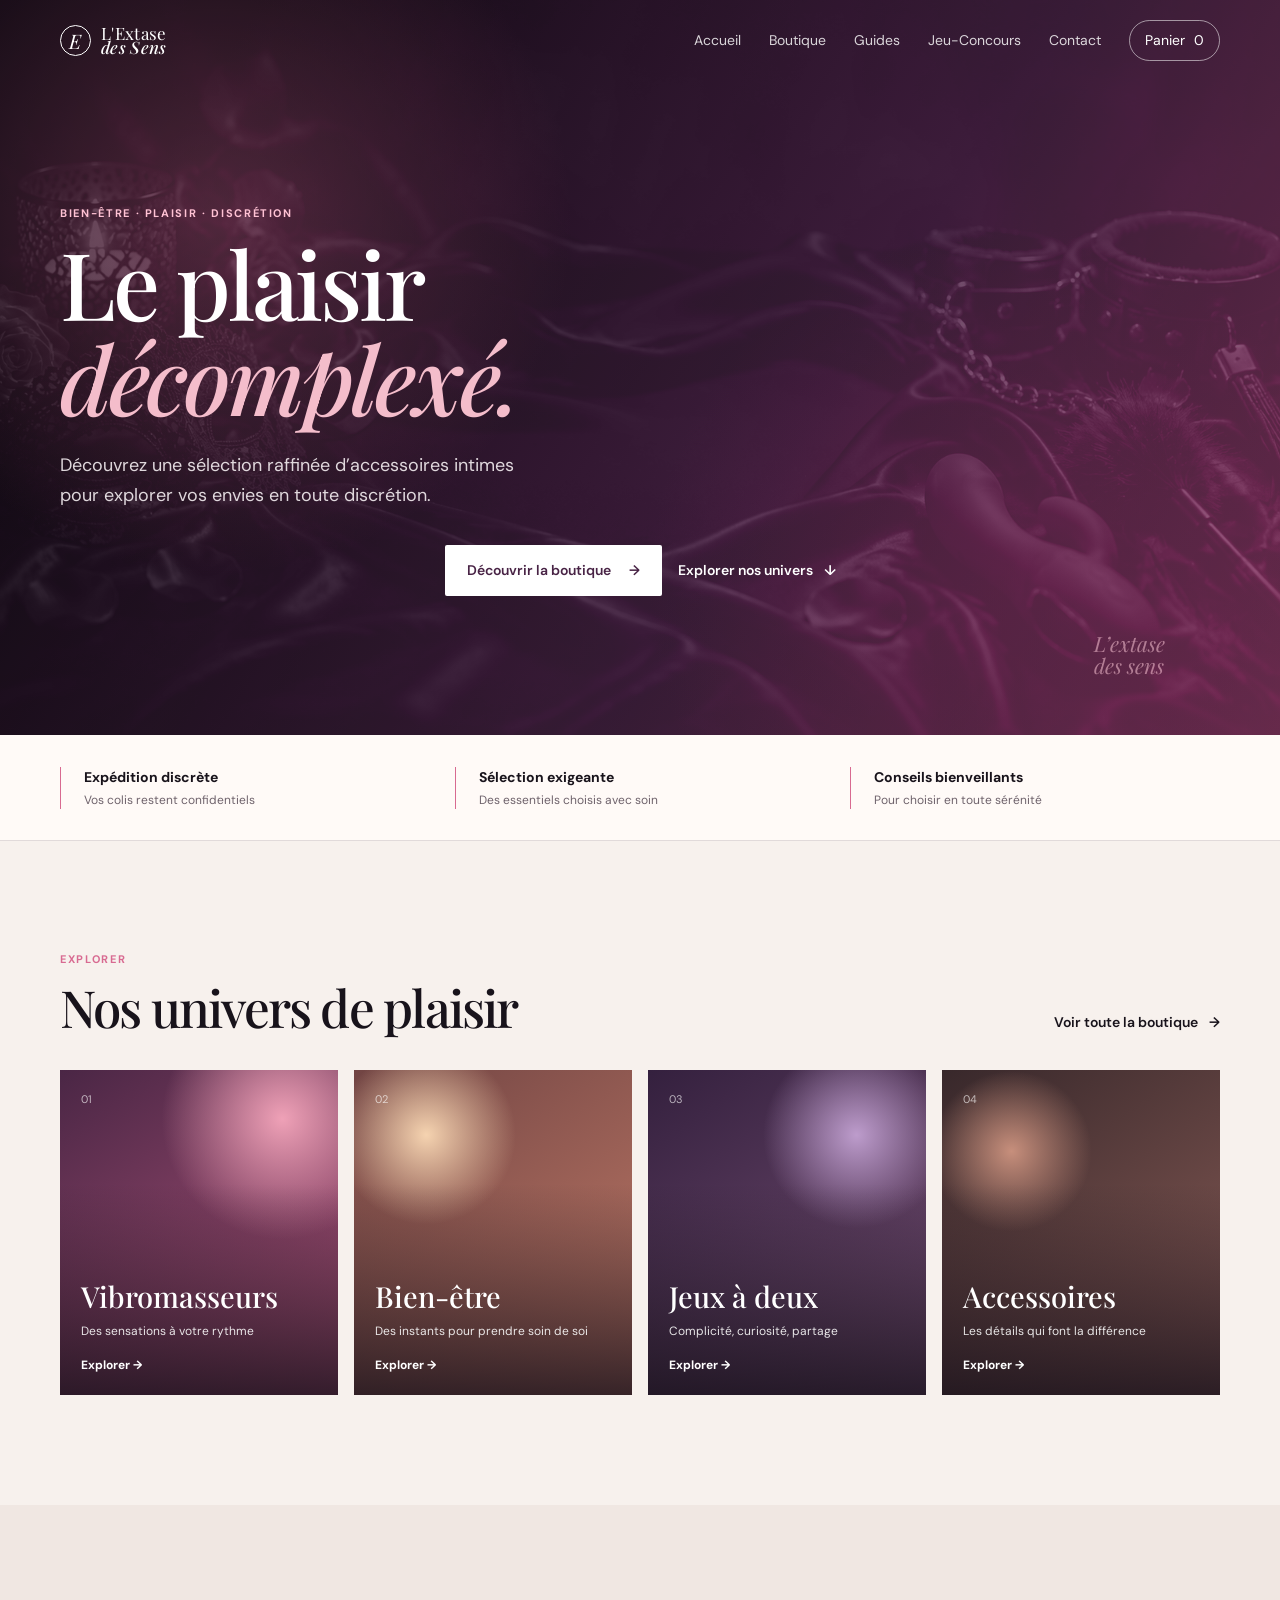
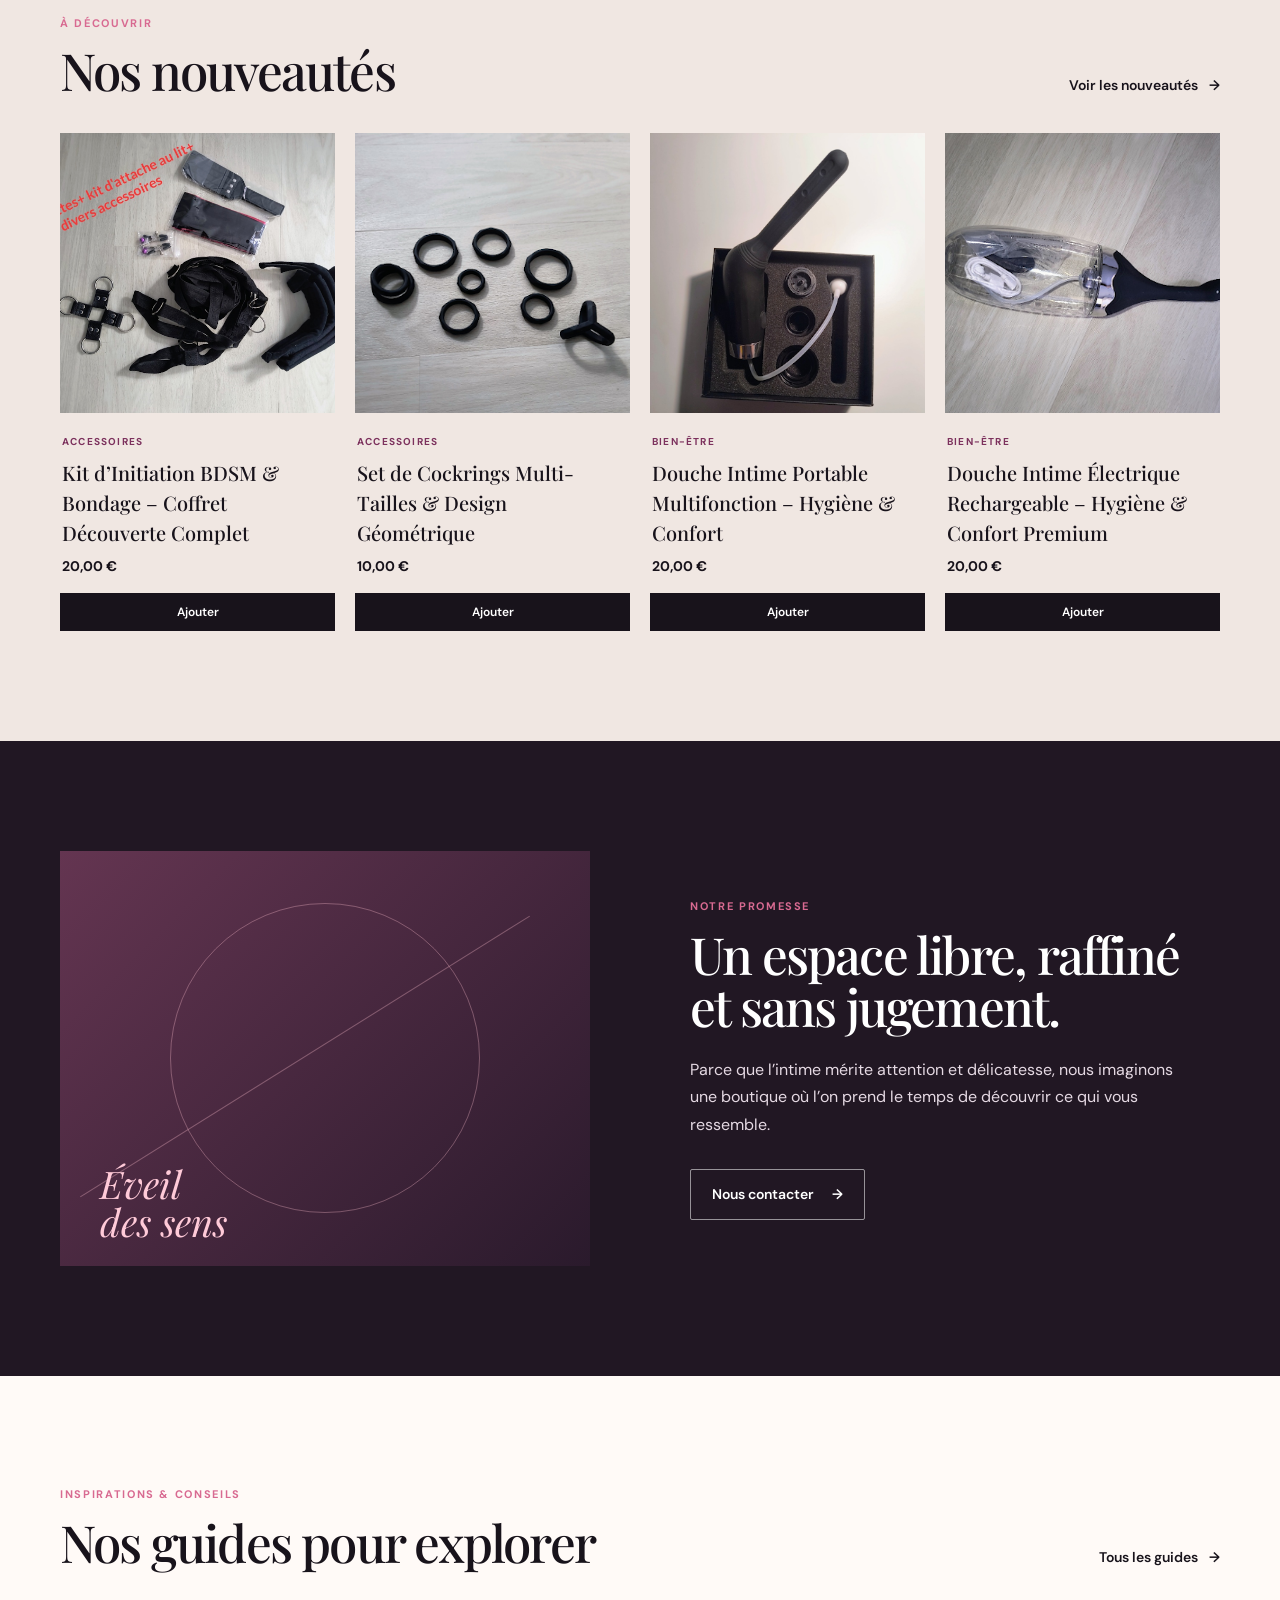
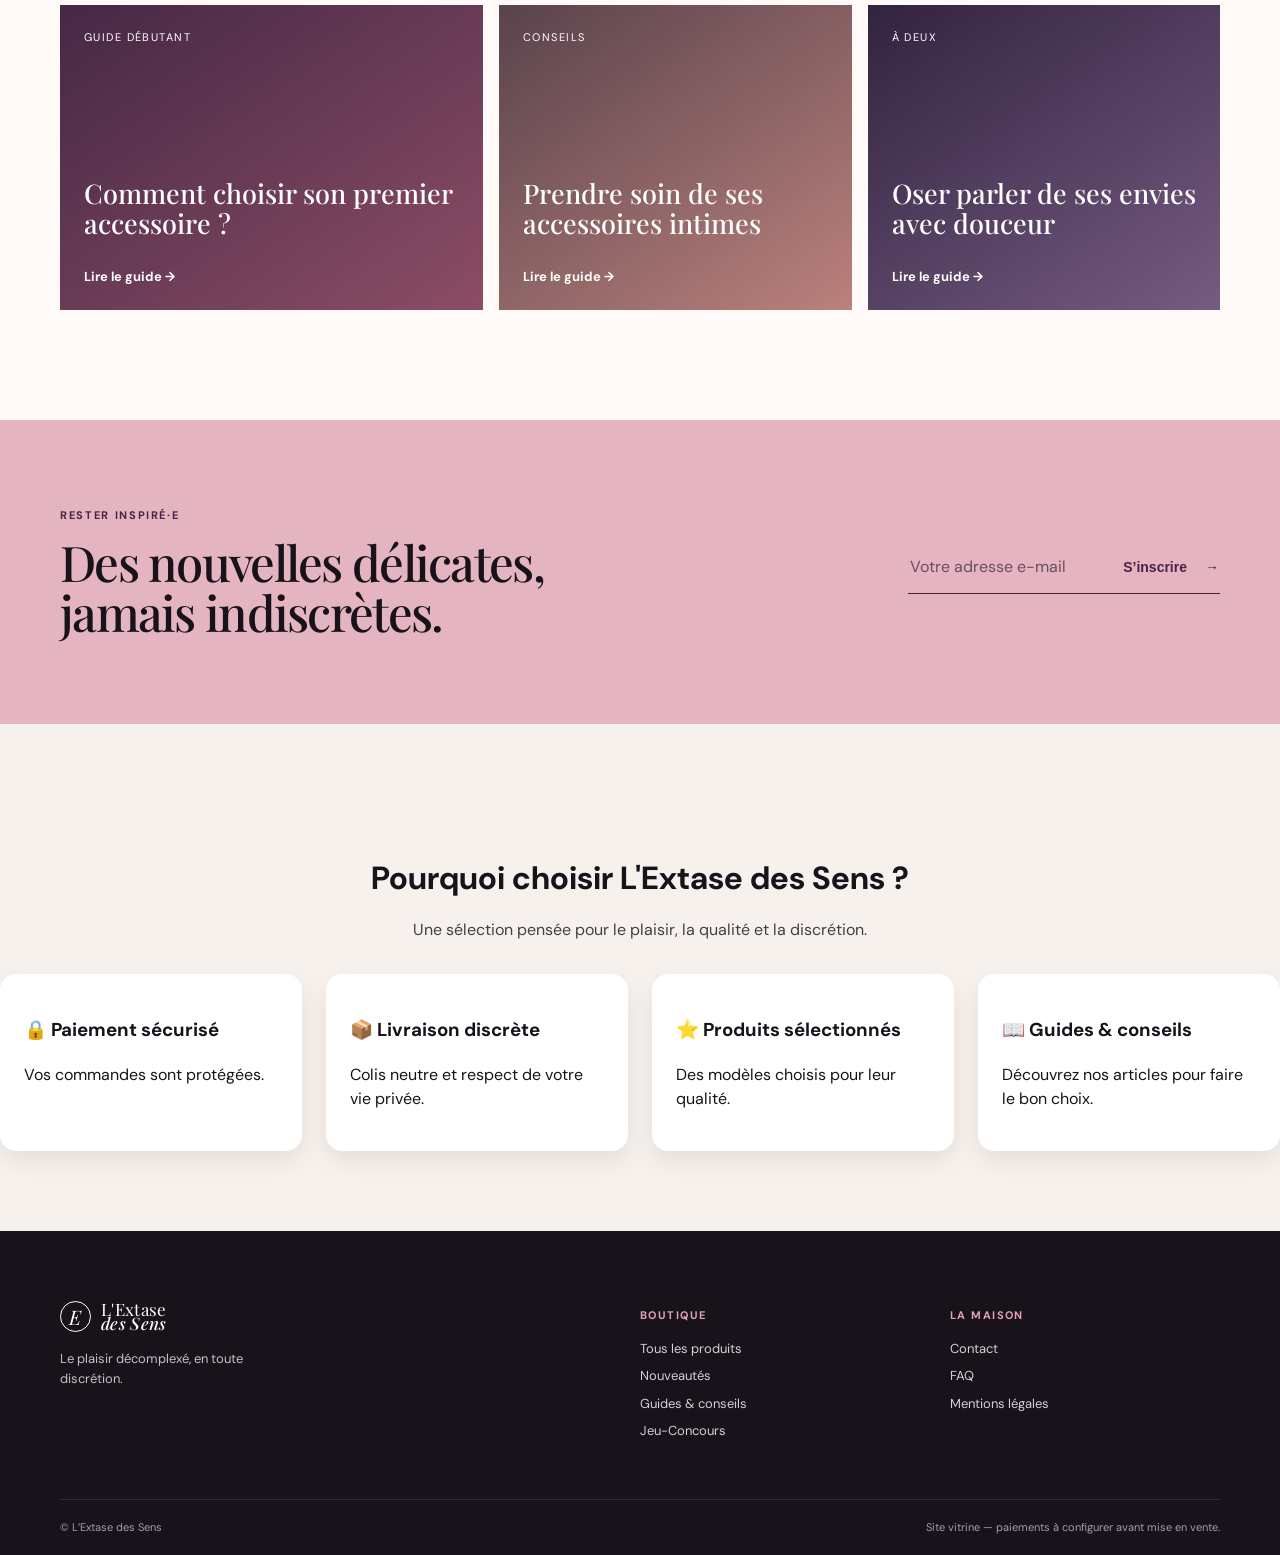
==== index.html @ 1508c4d4 "Merge branch 'main' of https://github.com/loverilx/lextasedessens" ====
<!DOCTYPE html>

<html lang="fr">
<head>
<meta charset="utf-8"/>
<meta content="width=device-width, initial-scale=1" name="viewport"/>
<meta content="Découvrez L'Extase des Sens, votre boutique dédiée au bien-être intime et au plaisir décomplexé." name="description"/>
<meta content="#140d1b" name="theme-color"/>
<title>L'Extase des Sens | Le plaisir décomplexé</title>
<link href="assets/css/style.css" rel="stylesheet"/>
<script defer="" src="assets/js/script.js"></script>
<link href="https://lextasedessens.fr/" rel="canonical"/><meta content="L'Extase des Sens | Le plaisir décomplexé" property="og:title"/><meta content="Découvrez L'Extase des Sens, votre boutique dédiée au bien-être intime et au plaisir décomplexé." property="og:description"/><meta content="website" property="og:type"/><meta content="https://lextasedessens.fr/" property="og:url"/><meta content="summary_large_image" name="twitter:card"/><script type="application/ld+json">{"@context":"https://schema.org","@type":"WebSite","name":"L'Extase des Sens","url":"https://loverilx.github.io/lextasedessens/","description":"Le plaisir décomplexé"}</script><meta content="L'Extase des Sens | Le plaisir décomplexé" name="twitter:title"/><meta content="L'Extase des Sens – Le plaisir décomplexé." name="twitter:description"/><meta content="https://lextasedessens.fr/assets/images/logo.png" property="og:image"/><meta content="L'Extase des Sens" property="og:site_name"/><meta content="index,follow,max-image-preview:large" name="robots"/><meta content="L'Extase des Sens" name="author"/></head>
<body>
<a class="skip-link" href="#contenu">Aller au contenu</a>
<header class="site-header" data-header="">
<div class="container header-inner">
<a aria-label="L'Extase des Sens, accueil" class="brand" href="index.html"><span class="brand-mark">E</span><span>L'Extase<br/><em>des Sens</em></span></a>
<button aria-controls="main-nav" aria-expanded="false" class="menu-toggle" data-menu-toggle="" type="button"><span></span><span></span><span></span><span class="sr-only">Ouvrir le menu</span></button>
<nav class="main-nav" data-menu="" id="main-nav">
<a class="is-current" href="index.html">Accueil</a>
<a href="boutique.html">Boutique</a>
<a href="blog.html">Guides</a>
<a href="concours.html">Jeu-Concours</a>
<a href="contact.html">Contact</a>
<a aria-label="Voir mon panier" class="nav-cart" href="panier.html">Panier <span data-cart-count="">0</span></a>
</nav>
</div>
</header>
<main id="contenu">
<section aria-labelledby="hero-title" class="hero">
<div class="hero-orb hero-orb-one"></div><div class="hero-orb hero-orb-two"></div>
<div class="container hero-content">
<p class="eyebrow">Bien-être · Plaisir · Discrétion</p>
<h1 id="hero-title">Le plaisir <em>décomplexé.</em></h1>
<p class="hero-copy">Découvrez une sélection raffinée d’accessoires intimes pour explorer vos envies en toute discrétion.</p>
<div class="hero-actions"><a class="button button-primary" href="boutique.html">Découvrir la boutique <span>→</span></a><a class="text-link" href="#univers">Explorer nos univers <span>↓</span></a></div>
</div>
<div aria-hidden="true" class="hero-signature">L’extase<br/>des sens</div>
</section>
<section aria-label="Nos engagements" class="reassurance"><div class="container reassurance-grid"><p><strong>Expédition discrète</strong><span>Vos colis restent confidentiels</span></p><p><strong>Sélection exigeante</strong><span>Des essentiels choisis avec soin</span></p><p><strong>Conseils bienveillants</strong><span>Pour choisir en toute sérénité</span></p></div></section>
<section class="section" id="univers"><div class="container"><div class="section-heading"><div><p class="eyebrow">Explorer</p><h2>Nos univers de plaisir</h2></div><a class="text-link" href="boutique.html">Voir toute la boutique <span>→</span></a></div>
<div class="category-grid">
<a class="category-card cat-one" href="boutique.html?categorie=Vibromasseurs"><span>01</span><h3>Vibromasseurs</h3><p>Des sensations à votre rythme</p><b>Explorer →</b></a>
<a class="category-card cat-two" href="boutique.html?categorie=Bien-etre"><span>02</span><h3>Bien-être</h3><p>Des instants pour prendre soin de soi</p><b>Explorer →</b></a>
<a class="category-card cat-three" href="boutique.html?categorie=Jeux-a-deux"><span>03</span><h3>Jeux à deux</h3><p>Complicité, curiosité, partage</p><b>Explorer →</b></a>
<a class="category-card cat-four" href="boutique.html?categorie=Accessoires"><span>04</span><h3>Accessoires</h3><p>Les détails qui font la différence</p><b>Explorer →</b></a>
</div>
</div></section>
<section class="section products-section" id="nouveautes"><div class="container"><div class="section-heading"><div><p class="eyebrow">À découvrir</p><h2>Nos nouveautés</h2></div><a class="text-link" href="boutique.html">Voir les nouveautés <span>→</span></a></div><div aria-live="polite" class="product-grid" id="featured-products"></div></div></section>
<section class="story-section"><div class="container story-grid"><div aria-hidden="true" class="story-art"><span class="story-circle"></span><span class="story-line"></span><p>Éveil<br/>des sens</p></div><div class="story-copy"><p class="eyebrow">Notre promesse</p><h2>Un espace libre, raffiné et sans jugement.</h2><p>Parce que l’intime mérite attention et délicatesse, nous imaginons une boutique où l’on prend le temps de découvrir ce qui vous ressemble.</p><a class="button button-outline" href="contact.html">Nous contacter <span>→</span></a></div></div></section>
<section class="section guide-section"><div class="container"><div class="section-heading"><div><p class="eyebrow">Inspirations &amp; conseils</p><h2>Nos guides pour explorer</h2></div><a class="text-link" href="blog.html">Tous les guides <span>→</span></a></div><div class="guide-grid"><article class="guide-card guide-one"><p>Guide débutant</p><h3>Comment choisir son premier accessoire ?</h3><a href="blog.html">Lire le guide <span>→</span></a></article><article class="guide-card guide-two"><p>Conseils</p><h3>Prendre soin de ses accessoires intimes</h3><a href="blog.html">Lire le guide <span>→</span></a></article><article class="guide-card guide-three"><p>À deux</p><h3>Oser parler de ses envies avec douceur</h3><a href="blog.html">Lire le guide <span>→</span></a></article></div></div></section>
<section class="newsletter"><div class="container newsletter-inner"><div><p class="eyebrow">Rester inspiré·e</p><h2>Des nouvelles délicates,<br/>jamais indiscrètes.</h2></div><form data-newsletter=""><label class="sr-only" for="email">Votre adresse e-mail</label><div class="email-field"><input id="email" placeholder="Votre adresse e-mail" required="" type="email"/><button class="button button-primary" type="submit">S’inscrire <span>→</span></button></div><p class="form-message" data-form-message=""></p></form></div></section>

<section class="home-section">
<h2 class="section-title">Pourquoi choisir L'Extase des Sens ?</h2>
<p class="section-subtitle">Une sélection pensée pour le plaisir, la qualité et la discrétion.</p>
<div class="feature-grid">
<div class="feature-card"><h3>🔒 Paiement sécurisé</h3><p>Vos commandes sont protégées.</p></div>
<div class="feature-card"><h3>📦 Livraison discrète</h3><p>Colis neutre et respect de votre vie privée.</p></div>
<div class="feature-card"><h3>⭐ Produits sélectionnés</h3><p>Des modèles choisis pour leur qualité.</p></div>
<div class="feature-card"><h3>📖 Guides &amp; conseils</h3><p>Découvrez nos articles pour faire le bon choix.</p></div>
</div>
</section>
</main>
<footer class="site-footer">
<div class="container footer-grid">
<div>
<a class="brand footer-brand" href="index.html"><span class="brand-mark">E</span><span>L'Extase<br/><em>des Sens</em></span></a>
<p>Le plaisir décomplexé, en toute discrétion.</p>
</div>
<div>
<h2>Boutique</h2>
<a href="boutique.html">Tous les produits</a>
<a href="boutique.html#nouveautes">Nouveautés</a>
<a href="blog.html">Guides &amp; conseils</a>
<a href="concours.html">Jeu-Concours</a>
</div>
<div>
<h2>La maison</h2>
<a href="contact.html">Contact</a>
<a href="pages/faq.html">FAQ</a>
<a href="pages/mentions-legales.html">Mentions légales</a>
</div>
</div>
<div class="container footer-bottom"><span>© <span data-year=""></span> L’Extase des Sens</span><span>Site vitrine — paiements à configurer avant mise en vente.</span></div>

</footer>
</body>
</html>
---- assets/css/style.css ----
@import url('https://fonts.googleapis.com/css2?family=DM+Sans:wght@400;500;600;700&family=Playfair+Display:ital,wght@0,500;0,600;0,700;1,500;1,600&display=swap');
:root{--ink:#18131b;--paper:#f7f1ed;--cream:#fffaf7;--plum:#482345;--wine:#7c315d;--pink:#d86a91;--line:rgba(46,26,42,.14);--muted:#6e626b;--shadow:0 16px 45px rgba(50,20,43,.12)}*{box-sizing:border-box}html{scroll-behavior:smooth}body{margin:0;background:var(--paper);color:var(--ink);font-family:'DM Sans',Arial,sans-serif;line-height:1.5}a{color:inherit;text-decoration:none}.container{width:min(1160px,calc(100% - 44px));margin:auto}.sr-only{position:absolute;width:1px;height:1px;overflow:hidden;clip:rect(0,0,0,0);white-space:nowrap}.skip-link{position:fixed;left:12px;top:-100px;background:#fff;padding:10px;z-index:9}.skip-link:focus{top:12px}.site-header{position:absolute;left:0;right:0;z-index:5;padding:20px 0;transition:.25s}.site-header.is-scrolled{position:absolute;background:transparent;backdrop-filter:none;box-shadow:none;padding:20px 0}.header-inner{display:flex;align-items:center;justify-content:space-between}.brand{display:flex;align-items:center;gap:10px;font-family:'Playfair Display',serif;font-size:17px;line-height:.8;color:#fff;letter-spacing:.02em}.brand em{font-weight:500}.brand-mark{display:grid;place-items:center;width:31px;height:31px;border:1px solid currentColor;border-radius:50%;font-size:20px;font-style:italic}.main-nav{display:flex;align-items:center;gap:28px;color:#fff;font-size:14px}.main-nav>a:not(.nav-cart){opacity:.82}.main-nav>a:hover,.main-nav .is-current{opacity:1}.nav-cart{border:1px solid #ffffff88;border-radius:100px;padding:9px 15px}.nav-cart span{margin-left:5px}.menu-toggle{display:none;background:none;border:0}.hero{min-height:735px;background:radial-gradient(circle at 17% 30%,#a5517580,transparent 30%),radial-gradient(circle at 79% 80%,#7b2e5c73,transparent 31%),linear-gradient(122deg,#160d18 15%,#432241 62%,#80355e);color:#fff;display:flex;align-items:center;position:relative;overflow:hidden}.hero:after{content:'';position:absolute;inset:0;background:linear-gradient(90deg,#140d1b20,transparent 80%),url('../images/banners/hero.jpg') center/cover;opacity:.2;mix-blend-mode:luminosity}.hero-content{position:relative;z-index:1;padding-top:66px}.eyebrow{text-transform:uppercase;letter-spacing:.15em;font-size:11px;font-weight:700;color:var(--pink);margin:0 0 13px}.hero .eyebrow{color:#ffc2d4}.hero h1,.section h2,.story-copy h2,.newsletter h2{font-family:'Playfair Display',serif;font-weight:500;letter-spacing:-.035em;line-height:1.02}.hero h1{max-width:720px;font-size:clamp(54px,7.3vw,97px);margin:0}.hero h1 em{display:block;color:#f4bdcb}.hero-copy{max-width:480px;font-size:18px;line-height:1.65;color:#fcf6f8dd;margin:26px 0 34px}.hero-actions{display:flex;align-items:center;gap:27px}.button{display:inline-flex;align-items:center;gap:18px;padding:14px 21px;border:1px solid transparent;border-radius:2px;font-size:14px;font-weight:600;transition:transform .2s,background .2s}.button:hover{transform:translateY(-2px)}.button-primary{background:#fff;color:var(--plum)}.button-primary:hover{background:#ffe7ee}.text-link{font-size:14px;font-weight:600}.text-link span{margin-left:8px;transition:margin .2s}.text-link:hover span{margin-left:13px}.hero-signature{position:absolute;right:9%;bottom:8%;font-family:'Playfair Display',serif;font-size:21px;font-style:italic;color:#ffcad988;line-height:1.05;z-index:1}.reassurance{border-bottom:1px solid var(--line);background:var(--cream)}.reassurance-grid{min-height:105px;display:grid;grid-template-columns:repeat(3,1fr);gap:25px;align-items:center}.reassurance p{margin:0;padding-left:23px;border-left:1px solid var(--pink);font-size:14px}.reassurance strong,.reassurance span{display:block}.reassurance span{margin-top:3px;color:var(--muted);font-size:12px}.section{padding:110px 0}.section-heading{display:flex;align-items:end;justify-content:space-between;margin-bottom:37px}.section h2{font-size:clamp(35px,4vw,52px);margin:0}.category-grid{display:grid;grid-template-columns:repeat(4,1fr);gap:16px}.category-card{min-height:325px;padding:21px;display:flex;flex-direction:column;position:relative;overflow:hidden;color:#fff;transition:transform .25s}.category-card:hover{transform:translateY(-5px)}.category-card:before{content:'';position:absolute;inset:0;background:linear-gradient(0deg,#140e18cc 0%,transparent 65%)}.category-card>*{position:relative}.category-card span{font-size:11px;opacity:.65}.category-card h3{font-family:'Playfair Display',serif;font-size:29px;font-weight:500;margin:auto 0 3px}.category-card p{font-size:12px;margin:0 0 16px;opacity:.88}.category-card b{font-size:12px}.cat-one{background:radial-gradient(circle at 80% 15%,#efa1b7,transparent 34%),linear-gradient(145deg,#4a2645,#b5577d)}.cat-two{background:radial-gradient(circle at 26% 20%,#f5d3b0,transparent 27%),linear-gradient(145deg,#714443,#c27b68)}.cat-three{background:radial-gradient(circle at 75% 20%,#bd9ccc,transparent 28%),linear-gradient(145deg,#34203e,#795277)}.cat-four{background:radial-gradient(circle at 25% 25%,#c78f7c,transparent 25%),linear-gradient(145deg,#38282b,#8b5d57)}.products-section{background:#f0e7e2}.product-grid{display:grid;grid-template-columns:repeat(4,1fr);gap:20px}.product-card{position:relative}.product-visual{height:264px;background:linear-gradient(135deg,#e9caca,#f9ecdf);display:grid;place-items:center;overflow:hidden}.product-visual:before{content:'';width:105px;height:190px;border-radius:60% 60% 45% 45%;background:linear-gradient(130deg,#a44173,#e391aa);transform:rotate(22deg);box-shadow:28px 23px 50px #7b345955}.product-card:nth-child(2) .product-visual{background:linear-gradient(135deg,#d8cadc,#f1dce1)}.product-card:nth-child(2) .product-visual:before{background:linear-gradient(120deg,#422757,#aa759a);border-radius:55px;height:160px}.product-card:nth-child(3) .product-visual{background:linear-gradient(135deg,#e2d2b9,#f7e7cc)}.product-card:nth-child(3) .product-visual:before{background:linear-gradient(120deg,#d18c64,#f0bc8f);height:115px;width:115px;border-radius:50%}.product-card:nth-child(4) .product-visual{background:linear-gradient(135deg,#d7cad6,#eee5ef)}.product-card:nth-child(4) .product-visual:before{background:linear-gradient(120deg,#6d4868,#be84a3);height:145px;width:76px}.product-info{padding:15px 2px}.product-category{font-size:10px;color:var(--wine);text-transform:uppercase;letter-spacing:.12em;font-weight:700}.product-info h3{font-family:'Playfair Display',serif;font-size:20px;font-weight:500;margin:6px 0}.product-price{font-size:14px;font-weight:700}.product-button{position:absolute;right:10px;top:220px;background:#fff;width:34px;height:34px;border-radius:50%;display:grid;place-items:center;border:0;font-size:18px;cursor:pointer;box-shadow:var(--shadow)}.story-section{background:#211723;color:#fff;padding:110px 0}.story-grid{display:grid;grid-template-columns:1fr 1fr;gap:100px;align-items:center}.story-art{height:415px;position:relative;background:linear-gradient(135deg,#643551,#2a1a2c);overflow:hidden}.story-circle{position:absolute;width:310px;height:310px;border:1px solid #ffbfd055;border-radius:50%;top:52px;left:50%;transform:translateX(-50%)}.story-line{position:absolute;width:530px;border-top:1px solid #ffbfd055;top:205px;left:-20px;transform:rotate(-32deg)}.story-art p{position:absolute;left:40px;bottom:25px;margin:0;font:italic 38px/1 'Playfair Display',serif;color:#ffcad8}.story-copy h2{font-size:clamp(35px,4vw,53px);margin:0 0 24px}.story-copy>p:not(.eyebrow){color:#e5d9e3;max-width:490px;margin-bottom:31px;line-height:1.7}.button-outline{color:#fff;border-color:#ffffff88}.guide-section{background:var(--cream)}.guide-grid{display:grid;grid-template-columns:1.2fr 1fr 1fr;gap:16px}.guide-card{min-height:305px;padding:24px;display:flex;flex-direction:column;color:#fff;background:linear-gradient(145deg,#452845,#8c4d65)}.guide-card:nth-child(2){background:linear-gradient(145deg,#59434c,#bb817d)}.guide-card:nth-child(3){background:linear-gradient(145deg,#32233f,#755b81)}.guide-card p{font-size:11px;letter-spacing:.13em;text-transform:uppercase;margin:0}.guide-card h3{font-family:'Playfair Display',serif;font-weight:500;font-size:27px;line-height:1.12;margin:auto 0 28px}.guide-card a{font-size:13px;font-weight:700}.newsletter{padding:87px 0;background:#e4b4c0}.newsletter-inner{display:flex;justify-content:space-between;gap:40px;align-items:center}.newsletter h2{font-size:clamp(34px,4vw,49px);margin:0}.newsletter .eyebrow{color:var(--plum)}.email-field{display:flex;border-bottom:1px solid #43243b;width:min(420px,100%)}.email-field input{flex:1;border:0;background:transparent;font:inherit;padding:14px 2px;outline:0;color:var(--ink)}.email-field input::placeholder{color:#6b4d61}.email-field .button{background:transparent;padding:10px 0 10px 20px;white-space:nowrap}.form-message{font-size:12px;margin:8px 0 0}.site-footer{background:#18131b;color:#f8f0f3;padding:70px 0 20px}.footer-grid{display:grid;grid-template-columns:2fr 1fr 1fr;gap:40px}.footer-brand{margin-bottom:17px}.footer-grid p{max-width:235px;color:#c9bdc6;font-size:13px}.footer-grid h2{font-size:11px;text-transform:uppercase;letter-spacing:.13em;color:#e7a1b5;margin:6px 0 15px}.footer-grid a:not(.brand){display:block;font-size:13px;color:#d9ced7;margin:8px 0}.footer-bottom{border-top:1px solid #ffffff1a;margin-top:50px;padding-top:19px;display:flex;justify-content:space-between;color:#a99ca7;font-size:11px}@media(max-width:760px){.container{width:min(100% - 32px,1160px)}.site-header{padding:14px 0}.menu-toggle{display:flex;flex-direction:column;gap:5px;width:34px;padding:7px;background:none;border:0}.menu-toggle span:not(.sr-only){height:1px;background:#fff;width:100%}.main-nav{position:absolute;top:100%;left:0;right:0;padding:20px 22px 26px;background:#211723;flex-direction:column;align-items:flex-start;gap:18px;display:none}.main-nav.is-open{display:flex}.nav-cart{margin-top:2px}.hero{min-height:660px}.hero-content{padding-top:74px}.hero-copy{font-size:16px}.hero-actions{align-items:flex-start;flex-direction:column;gap:20px}.hero-signature{right:8%;bottom:7%}.reassurance-grid{grid-template-columns:1fr;gap:0;padding:20px 0}.reassurance p{padding:11px 0 11px 17px}.section{padding:75px 0}.section-heading{align-items:flex-start;gap:16px;flex-direction:column;margin-bottom:28px}.category-grid,.product-grid{grid-template-columns:repeat(2,1fr);gap:11px}.category-card{min-height:245px;padding:15px}.category-card h3{font-size:23px}.category-card p{display:none}.product-visual{height:190px}.product-visual:before{transform:scale(.75) rotate(22deg)}.product-button{top:151px}.story-section{padding:75px 0}.story-grid{grid-template-columns:1fr;gap:42px}.story-art{height:285px}.story-circle{width:220px;height:220px;top:33px}.story-line{top:138px}.guide-grid{grid-template-columns:1fr}.guide-card{min-height:230px}.newsletter{padding:65px 0}.newsletter-inner{align-items:flex-start;flex-direction:column;gap:28px}.email-field{width:100%}.footer-grid{grid-template-columns:1fr 1fr;gap:28px}.footer-grid>div:first-child{grid-column:1/-1}.footer-bottom{flex-direction:column;gap:9px}.site-header.is-scrolled{padding:14px 0}}
.shop-main,.product-main,.cart-main{padding-top:76px}.shop-hero{padding:95px 0 60px;background:linear-gradient(120deg,#ead3d8,#f8f2ea)}.shop-hero h1,.cart-main h1{font:500 clamp(46px,6vw,78px)/1 'Playfair Display',serif;margin:0}.shop-hero>div>p:not(.eyebrow){max-width:510px;color:var(--muted);margin:18px 0 0}.shop-content{padding:38px 0 100px}.shop-toolbar{display:flex;justify-content:space-between;gap:22px;align-items:center;padding-bottom:21px;border-bottom:1px solid var(--line)}.search-box input{width:230px;border:0;border-bottom:1px solid var(--ink);background:transparent;padding:9px 1px;font:inherit;outline:0}.filter-list{display:flex;gap:7px;flex-wrap:wrap}.filter-button{font:inherit;font-size:12px;border:1px solid var(--line);padding:8px 11px;background:transparent;border-radius:20px;cursor:pointer}.filter-button.is-active,.filter-button:hover{background:var(--plum);border-color:var(--plum);color:#fff}.results-count{font-size:12px;color:var(--muted);margin:20px 0}.shop-product-grid{display:grid;grid-template-columns:repeat(4,1fr);gap:24px}.shop-product-card .product-visual{height:280px}.product-art-0:before{background:linear-gradient(130deg,#a44173,#e391aa)!important}.product-art-1:before{background:linear-gradient(120deg,#422757,#aa759a)!important;border-radius:55px!important;height:160px!important}.product-art-2:before{background:linear-gradient(120deg,#d18c64,#f0bc8f)!important;height:115px!important;width:115px!important;border-radius:50%!important}.product-art-3:before{background:linear-gradient(120deg,#6d4868,#be84a3)!important;height:145px!important;width:76px!important}.add-to-cart{width:100%;background:var(--ink);color:#fff;border:0;padding:11px;font:600 12px 'DM Sans',sans-serif;cursor:pointer}.add-to-cart:hover{background:var(--wine)}.no-results,.empty-cart{grid-column:1/-1;padding:40px 0;color:var(--muted)}.empty-cart a{text-decoration:underline;color:var(--plum)}.back-link{display:inline-block;margin:39px 0 26px;font-size:13px}.product-detail{display:grid;grid-template-columns:1.05fr .95fr;gap:75px;padding:25px 0 100px}.product-detail-art{min-height:540px;background:linear-gradient(135deg,#e9caca,#f9ecdf);display:grid;place-items:center;overflow:hidden}.product-detail-art:before{content:'';width:170px;height:295px;border-radius:60% 60% 45% 45%;background:linear-gradient(130deg,#a44173,#e391aa);transform:rotate(22deg);box-shadow:38px 34px 75px #7b345955}.product-detail-info h1{font:500 clamp(52px,6vw,80px)/1 'Playfair Display',serif;margin:0}.detail-price{font-weight:700;font-size:19px;margin:19px 0}.detail-description{line-height:1.7;color:var(--muted);max-width:480px}.product-detail-info ul{padding:0;margin:27px 0;list-style:none}.product-detail-info li{padding:8px 0;border-bottom:1px solid var(--line);font-size:14px}.button-dark{background:var(--ink);color:#fff;cursor:pointer}.detail-note{font-size:11px;color:var(--muted);margin-top:17px}.cart-main{min-height:80vh;padding-bottom:100px}.cart-main h1{margin:0 0 38px}.cart-items{border-top:1px solid var(--line)}.cart-item{display:grid;grid-template-columns:90px 1fr auto auto;gap:18px;align-items:center;border-bottom:1px solid var(--line);padding:16px 0}.cart-mini-art{width:90px;height:100px;background:#ead4d9;display:grid;place-items:center}.cart-mini-art:before{content:'';width:39px;height:72px;border-radius:50%;background:linear-gradient(130deg,#a44173,#e391aa);transform:rotate(22deg)}.cart-item h2{font:500 24px 'Playfair Display',serif;margin:3px 0}.cart-quantity{display:flex;align-items:center;gap:12px}.cart-quantity button{border:0;background:none;font-size:20px;cursor:pointer}.remove-item{border:0;background:none;text-decoration:underline;font:12px 'DM Sans',sans-serif;cursor:pointer}.cart-summary{margin:35px 0 0 auto;width:min(100%,340px);padding:23px;background:#eee2e5}.cart-summary p{margin:0}.cart-summary strong{display:block;font:500 34px 'Playfair Display',serif;margin:5px 0 17px}.cart-summary small{display:block;color:var(--muted);font-size:11px;margin-bottom:17px}.cart-summary .button{width:100%;justify-content:space-between}.cart-summary .button:disabled{opacity:.55;cursor:not-allowed}@media(max-width:760px){.shop-main,.product-main,.cart-main{padding-top:57px}.shop-hero{padding:73px 0 46px}.shop-toolbar{display:block}.search-box input{width:100%;margin-bottom:16px}.shop-product-grid{grid-template-columns:repeat(2,1fr);gap:12px}.shop-product-card .product-visual{height:200px}.product-detail{grid-template-columns:1fr;gap:30px;padding-bottom:70px}.product-detail-art{min-height:360px}.product-detail-art:before{transform:scale(.75) rotate(22deg)}.cart-item{grid-template-columns:70px 1fr auto;gap:12px}.cart-mini-art{width:70px;height:80px}.remove-item{grid-column:2}.cart-quantity{gap:8px}.cart-summary{margin-left:0}}
.product-visual img,.product-detail-art img{display:block;width:100%;height:100%;object-fit:cover;position:relative;z-index:1}.product-visual:has(img):before,.product-detail-art:has(img):before{display:none}


/* ==== V4 Premium additions ==== */
.trust-bar{
display:grid;
grid-template-columns:repeat(auto-fit,minmax(180px,1fr));
gap:18px;
padding:40px 20px;
margin:40px auto;
max-width:1200px;
text-align:center;
background:#f7f1ec;
border-radius:18px;
}
.trust-item h3{margin:8px 0;font-size:1rem}
.trust-item p{font-size:.9rem;color:#555}
.section-title{text-align:center;margin:50px 0 25px}


.trust-bar{padding:60px 20px;background:#f8f2f4;text-align:center}
.trust-bar h2{margin-bottom:30px}
.trust-grid{display:grid;grid-template-columns:repeat(auto-fit,minmax(180px,1fr));gap:20px;max-width:1000px;margin:auto}
.trust-item{background:#fff;padding:20px;border-radius:14px;box-shadow:0 4px 12px rgba(0,0,0,.08);font-weight:600}


/* V4.3 Premium additions */
.home-section{padding:5rem 0}
.section-title{text-align:center;font-size:2rem;margin-bottom:.5rem}
.section-subtitle{text-align:center;opacity:.8;margin-bottom:2rem}
.feature-grid{display:grid;grid-template-columns:repeat(auto-fit,minmax(220px,1fr));gap:1.5rem}
.feature-card{background:#fff;border-radius:16px;padding:1.5rem;box-shadow:0 10px 25px rgba(0,0,0,.08);transition:.3s}
.feature-card:hover{transform:translateY(-6px)}

.hero-intro{padding:80px 20px;text-align:center;background:#f8f3ef}
.hero-intro h2{font-size:2.6rem;margin-bottom:1rem}
.hero-intro p{max-width:760px;margin:0 auto 2rem;color:#555}
.hero-actions{display:flex;gap:1rem;justify-content:center;flex-wrap:wrap}
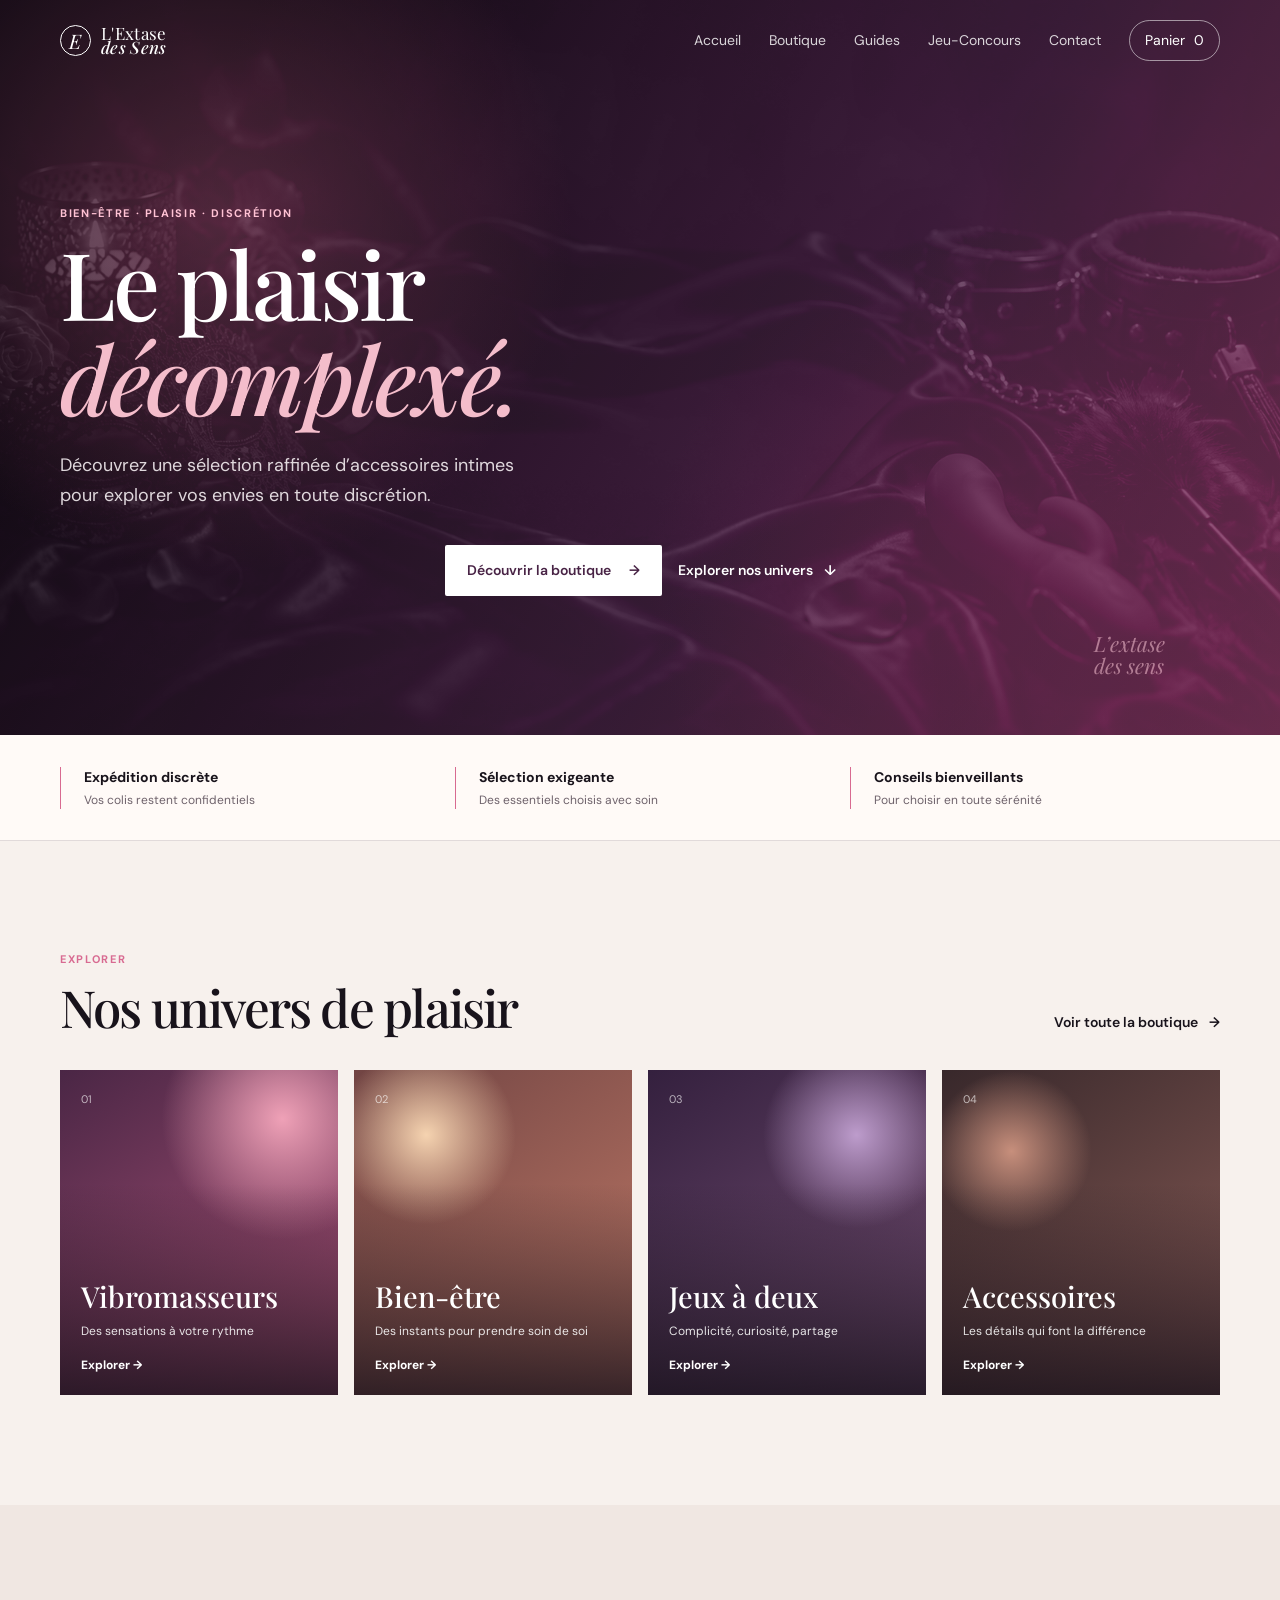
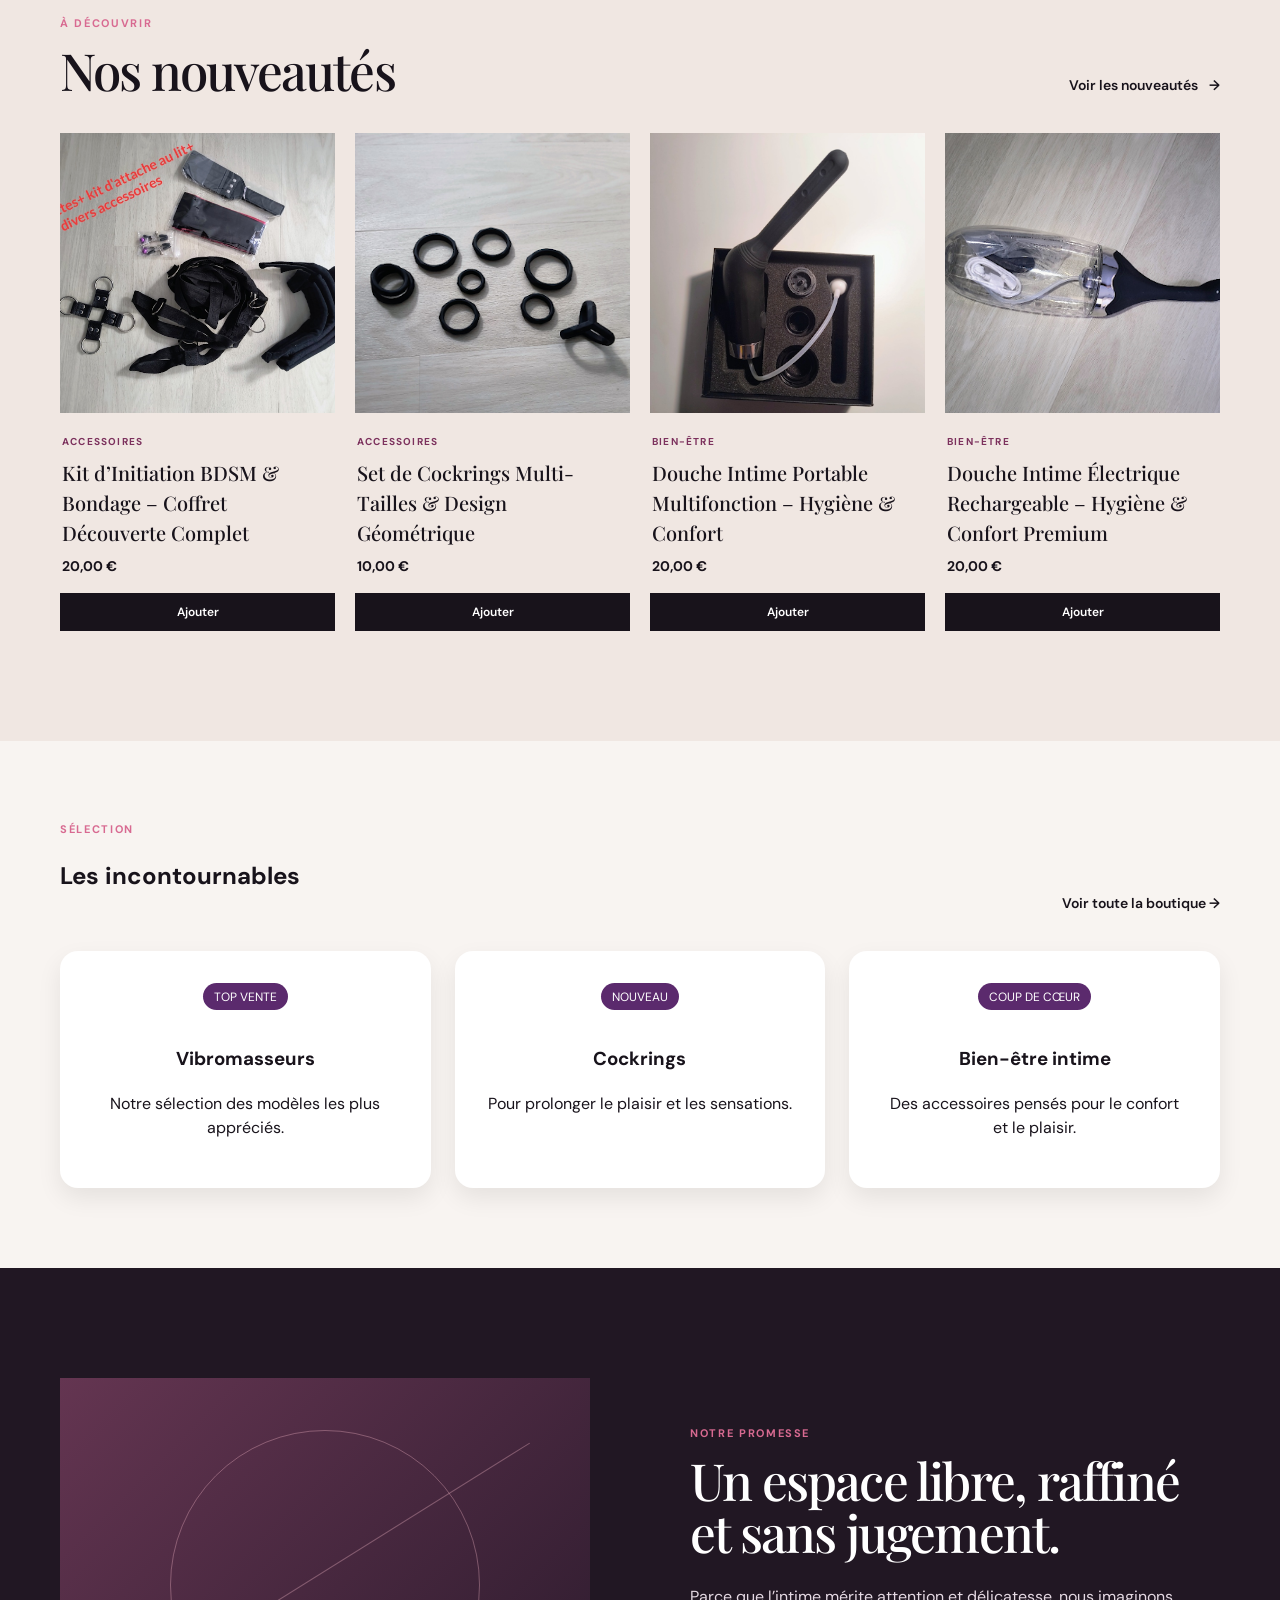
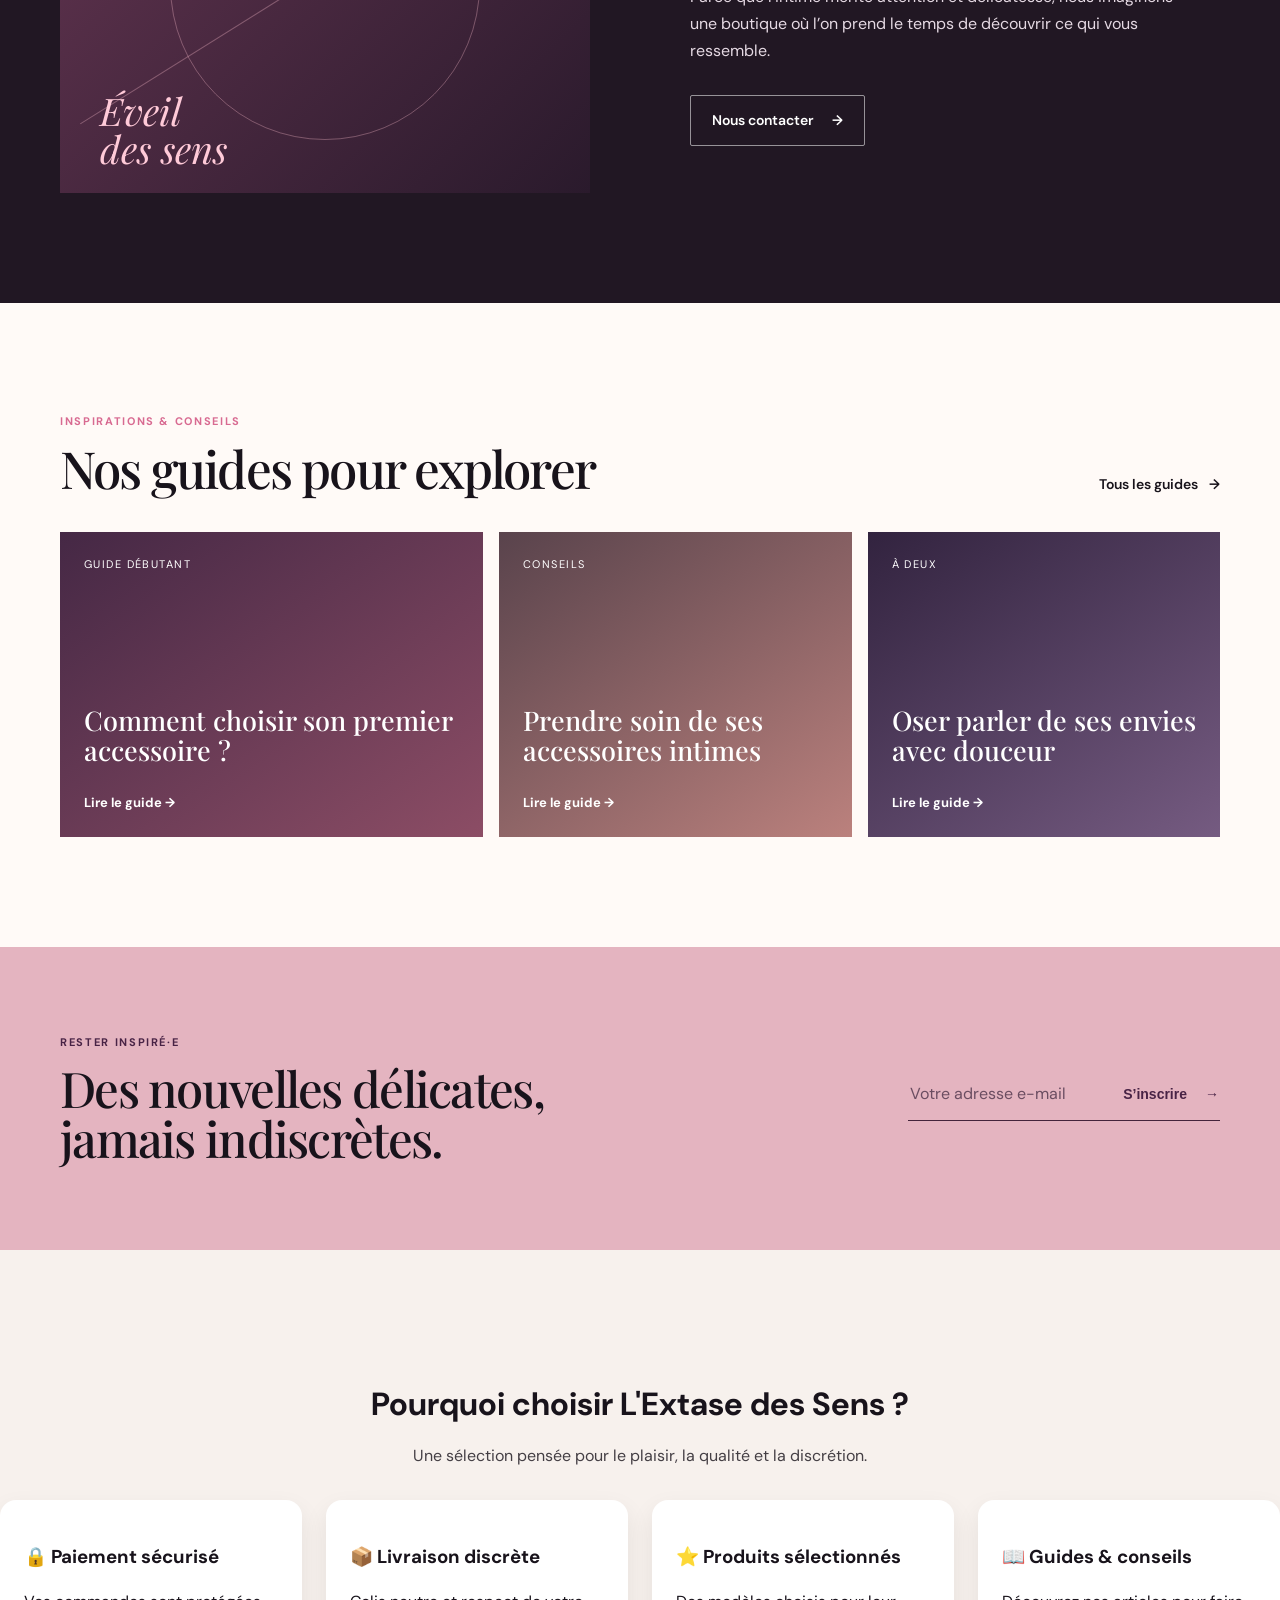
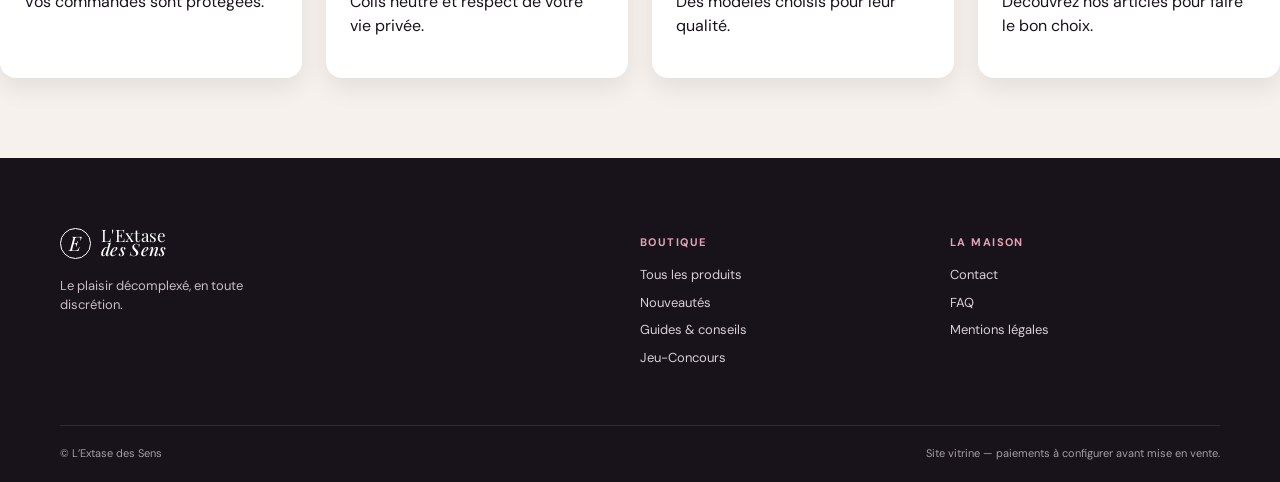
==== commit ae475185: "f" ====
--- a/index.html
+++ b/index.html
@@ -47,6 +47,19 @@
 </div>
 </div></section>
 <section class="section products-section" id="nouveautes"><div class="container"><div class="section-heading"><div><p class="eyebrow">À découvrir</p><h2>Nos nouveautés</h2></div><a class="text-link" href="boutique.html">Voir les nouveautés <span>→</span></a></div><div aria-live="polite" class="product-grid" id="featured-products"></div></div></section>
+
+<section class="bestsellers">
+<div class="container">
+<div class="section-heading">
+<div><p class="eyebrow">Sélection</p><h2>Les incontournables</h2></div>
+<a class="text-link" href="boutique.html">Voir toute la boutique →</a>
+</div>
+<div class="best-grid">
+<div class="best-card"><span class="best-badge">TOP VENTE</span><h3>Vibromasseurs</h3><p>Notre sélection des modèles les plus appréciés.</p></div>
+<div class="best-card"><span class="best-badge">NOUVEAU</span><h3>Cockrings</h3><p>Pour prolonger le plaisir et les sensations.</p></div>
+<div class="best-card"><span class="best-badge">COUP DE CŒUR</span><h3>Bien-être intime</h3><p>Des accessoires pensés pour le confort et le plaisir.</p></div>
+</div></div></section>
+
 <section class="story-section"><div class="container story-grid"><div aria-hidden="true" class="story-art"><span class="story-circle"></span><span class="story-line"></span><p>Éveil<br/>des sens</p></div><div class="story-copy"><p class="eyebrow">Notre promesse</p><h2>Un espace libre, raffiné et sans jugement.</h2><p>Parce que l’intime mérite attention et délicatesse, nous imaginons une boutique où l’on prend le temps de découvrir ce qui vous ressemble.</p><a class="button button-outline" href="contact.html">Nous contacter <span>→</span></a></div></div></section>
 <section class="section guide-section"><div class="container"><div class="section-heading"><div><p class="eyebrow">Inspirations &amp; conseils</p><h2>Nos guides pour explorer</h2></div><a class="text-link" href="blog.html">Tous les guides <span>→</span></a></div><div class="guide-grid"><article class="guide-card guide-one"><p>Guide débutant</p><h3>Comment choisir son premier accessoire ?</h3><a href="blog.html">Lire le guide <span>→</span></a></article><article class="guide-card guide-two"><p>Conseils</p><h3>Prendre soin de ses accessoires intimes</h3><a href="blog.html">Lire le guide <span>→</span></a></article><article class="guide-card guide-three"><p>À deux</p><h3>Oser parler de ses envies avec douceur</h3><a href="blog.html">Lire le guide <span>→</span></a></article></div></div></section>
 <section class="newsletter"><div class="container newsletter-inner"><div><p class="eyebrow">Rester inspiré·e</p><h2>Des nouvelles délicates,<br/>jamais indiscrètes.</h2></div><form data-newsletter=""><label class="sr-only" for="email">Votre adresse e-mail</label><div class="email-field"><input id="email" placeholder="Votre adresse e-mail" required="" type="email"/><button class="button button-primary" type="submit">S’inscrire <span>→</span></button></div><p class="form-message" data-form-message=""></p></form></div></section>
--- a/assets/css/style.css
+++ b/assets/css/style.css
@@ -39,3 +39,11 @@
 .hero-intro h2{font-size:2.6rem;margin-bottom:1rem}
 .hero-intro p{max-width:760px;margin:0 auto 2rem;color:#555}
 .hero-actions{display:flex;gap:1rem;justify-content:center;flex-wrap:wrap}
+
+
+/* V4.5 premium additions */
+.bestsellers{padding:5rem 0;background:#f8f4f1}
+.best-grid{display:grid;grid-template-columns:repeat(auto-fit,minmax(220px,1fr));gap:1.5rem}
+.best-card{background:#fff;border-radius:18px;padding:2rem;box-shadow:0 10px 25px rgba(0,0,0,.08);transition:.3s;text-align:center}
+.best-card:hover{transform:translateY(-6px)}
+.best-badge{display:inline-block;background:#5b2a6d;color:#fff;padding:.3rem .7rem;border-radius:999px;font-size:.75rem;margin-bottom:1rem}
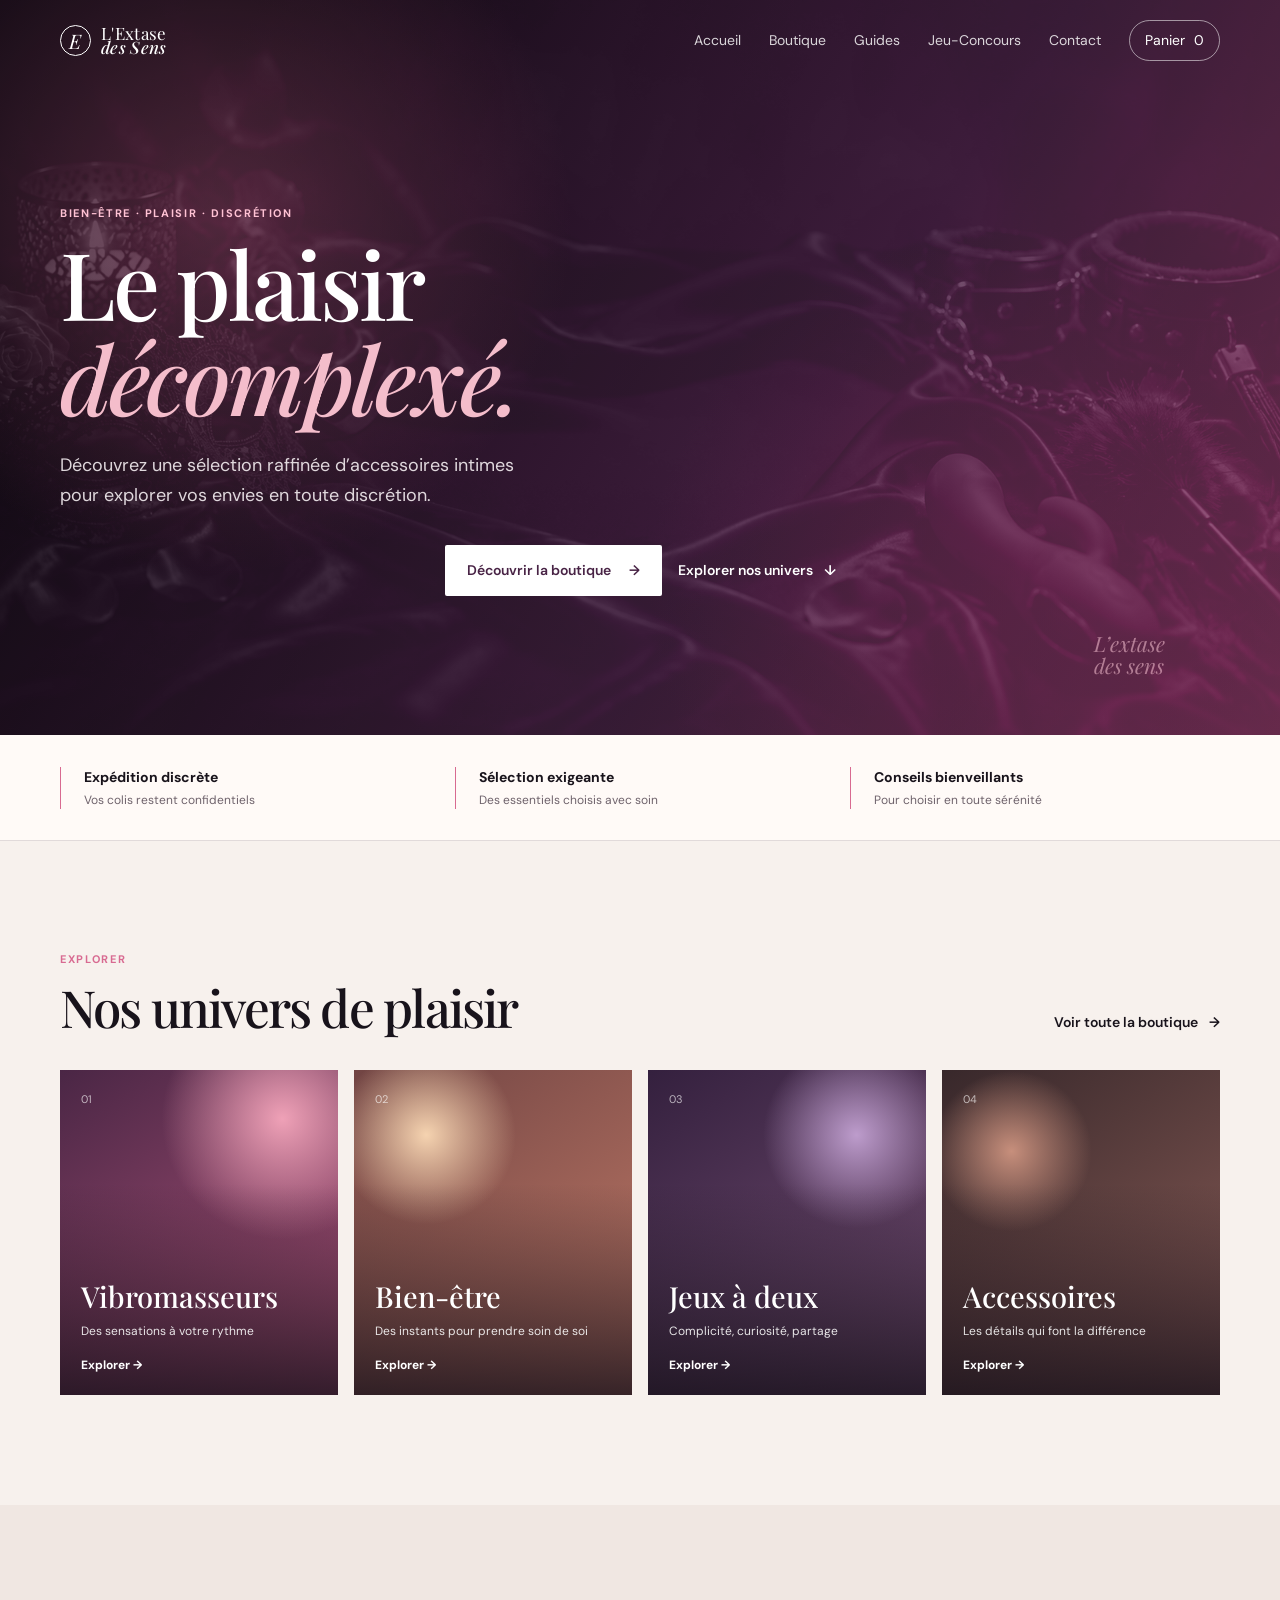
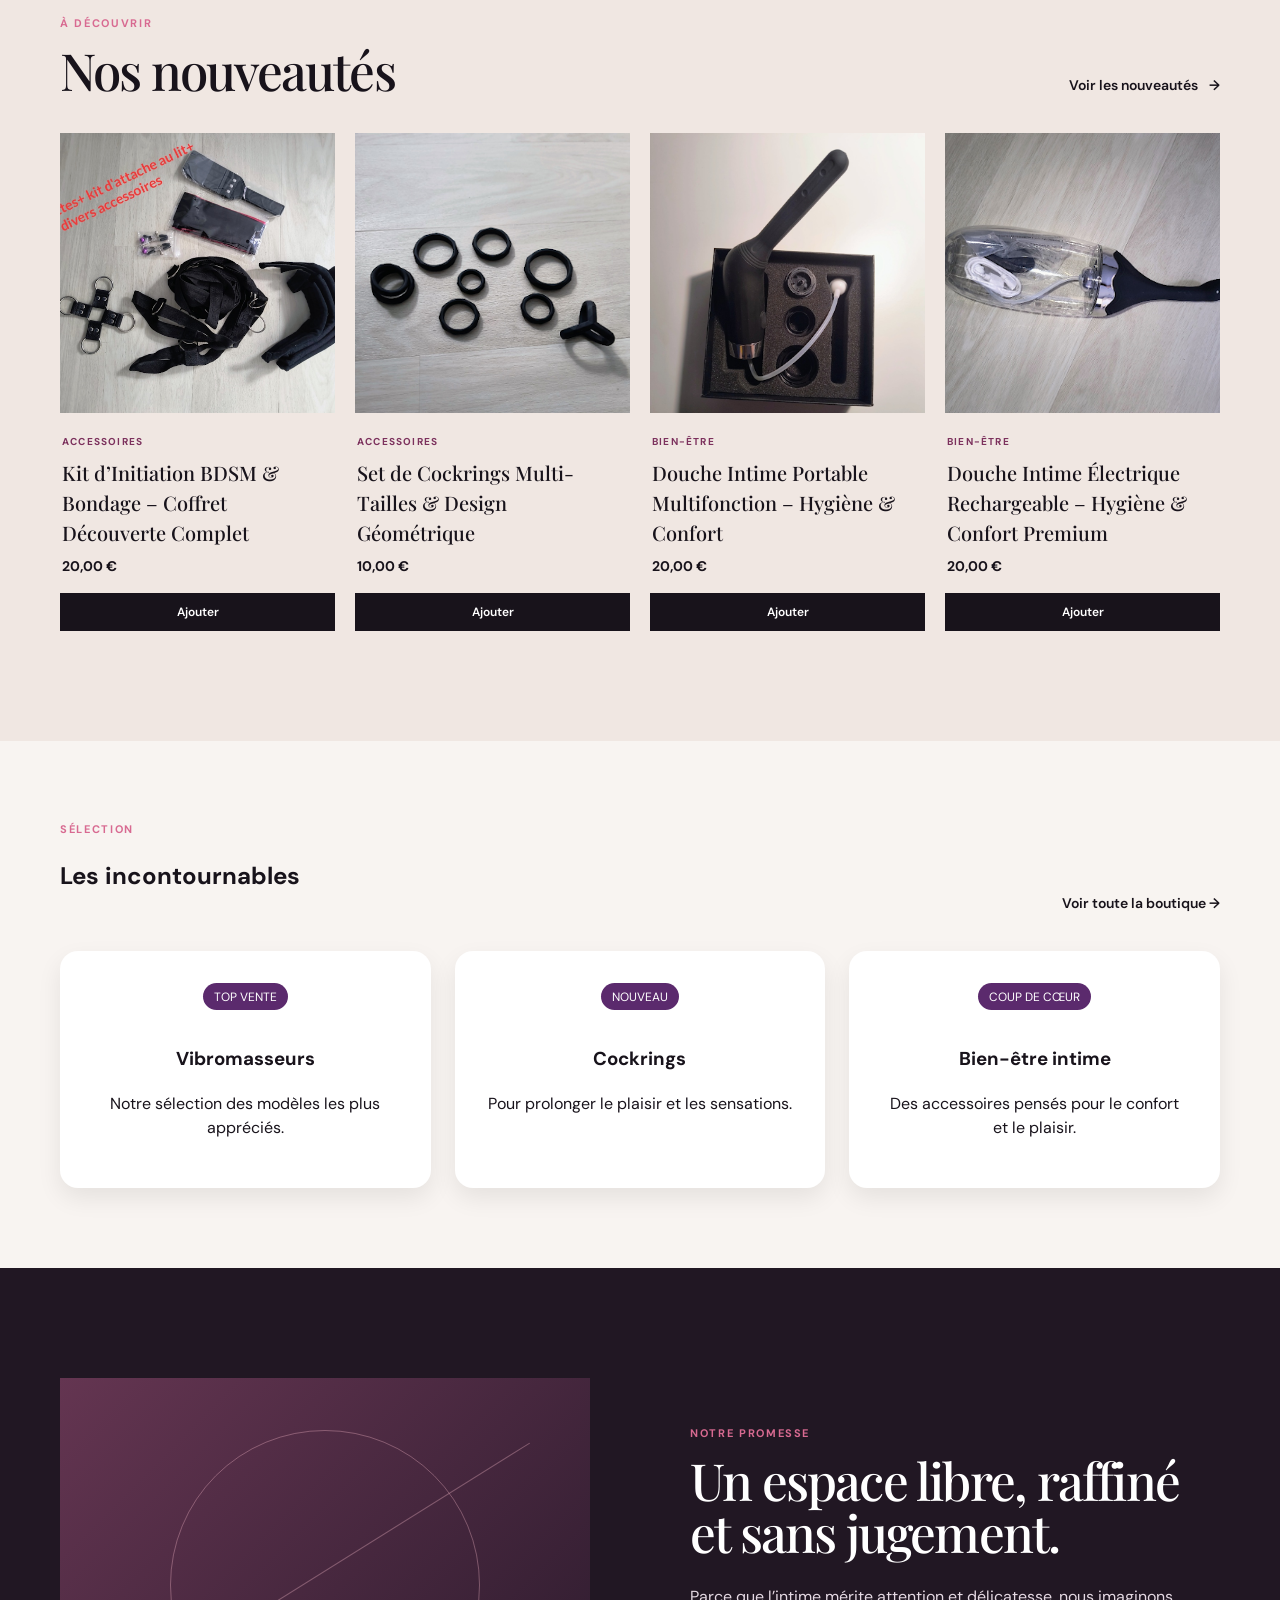
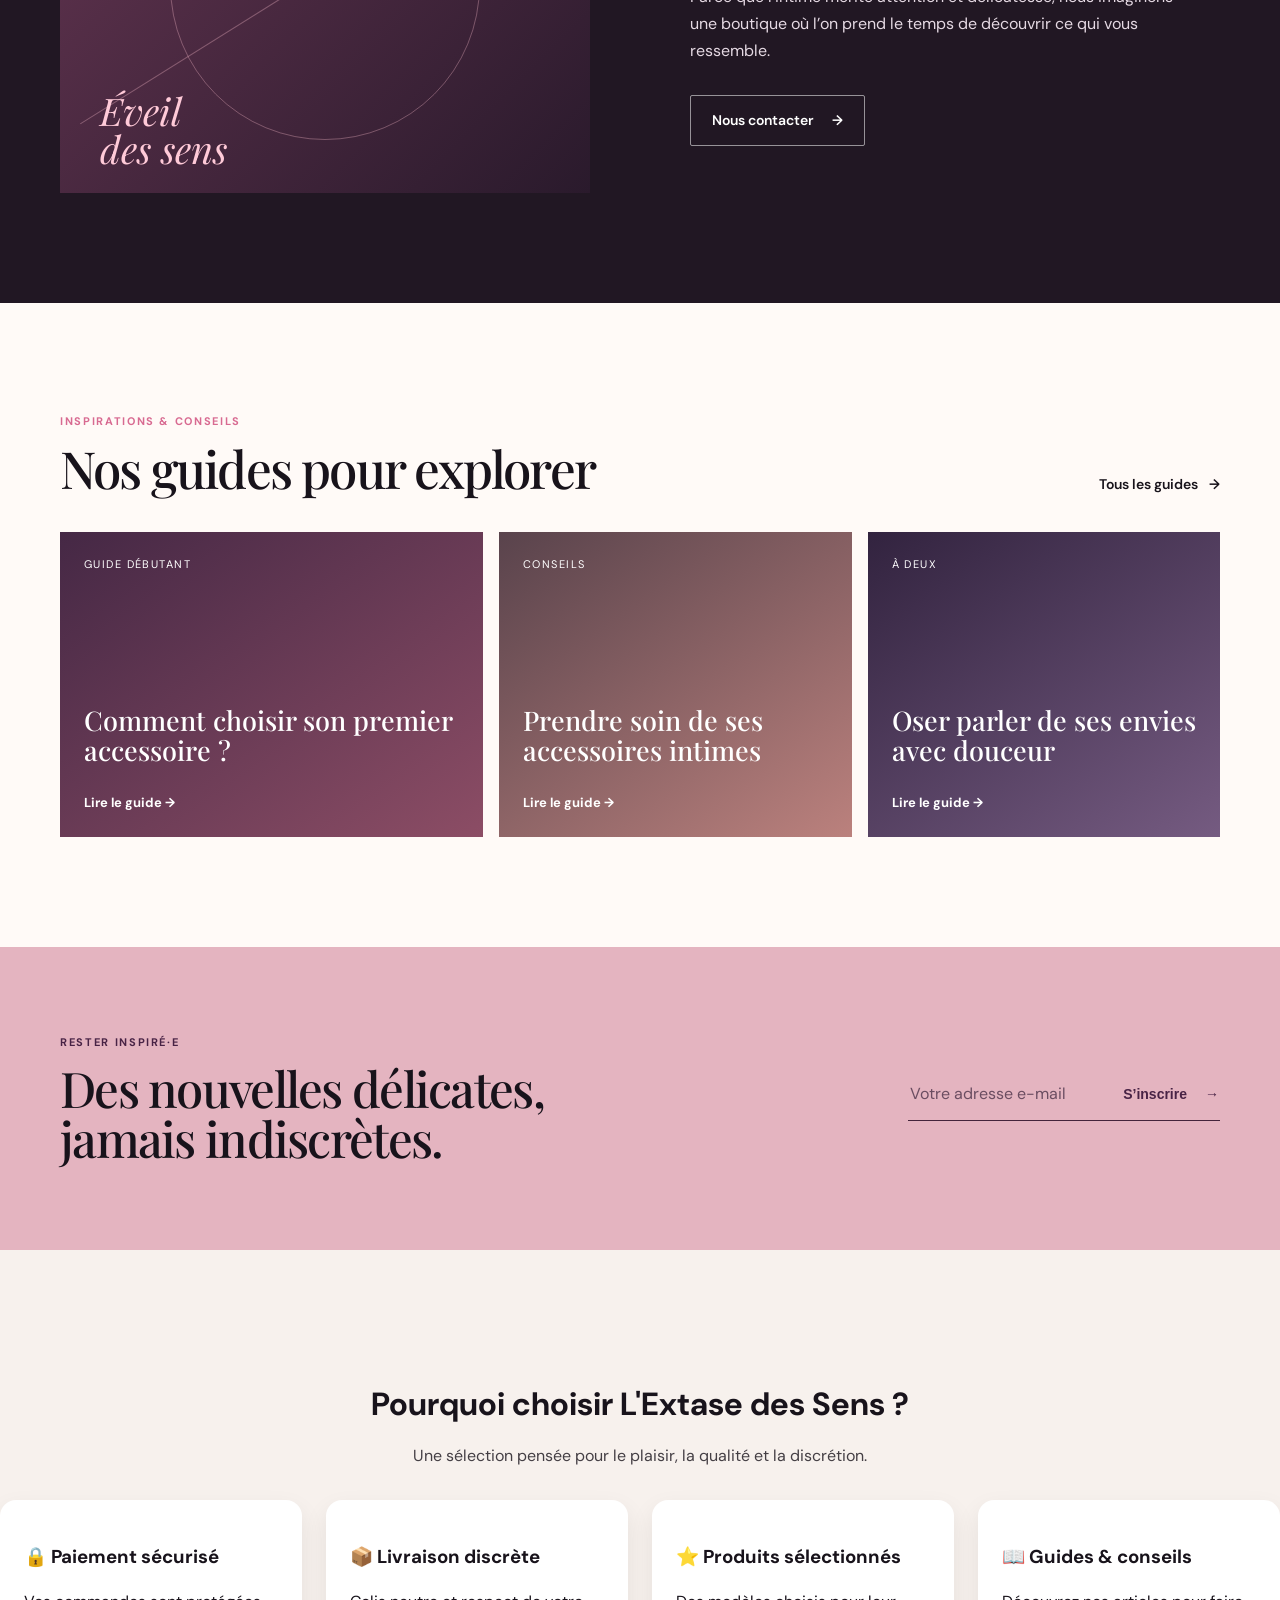
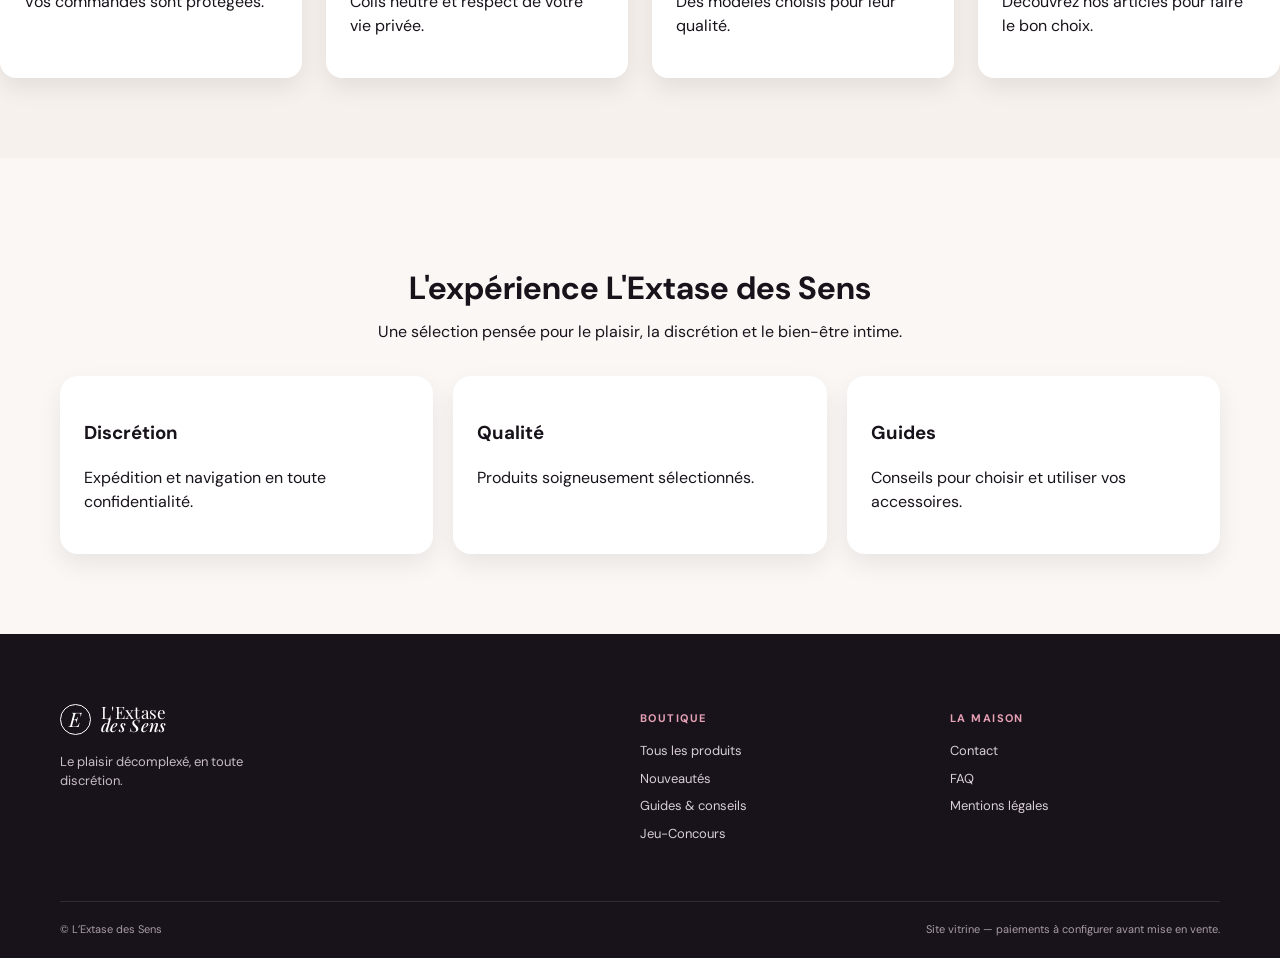
==== commit ed594b56: "474" ====
--- a/index.html
+++ b/index.html
@@ -74,6 +74,19 @@
 <div class="feature-card"><h3>📖 Guides &amp; conseils</h3><p>Découvrez nos articles pour faire le bon choix.</p></div>
 </div>
 </section>
+
+<section class="premium-highlight reveal">
+<div class="container">
+<h2>L'expérience L'Extase des Sens</h2>
+<p>Une sélection pensée pour le plaisir, la discrétion et le bien-être intime.</p>
+<div class="premium-grid">
+<div><h3>Discrétion</h3><p>Expédition et navigation en toute confidentialité.</p></div>
+<div><h3>Qualité</h3><p>Produits soigneusement sélectionnés.</p></div>
+<div><h3>Guides</h3><p>Conseils pour choisir et utiliser vos accessoires.</p></div>
+</div>
+</div>
+</section>
+
 </main>
 <footer class="site-footer">
 <div class="container footer-grid">
--- a/assets/css/style.css
+++ b/assets/css/style.css
@@ -47,3 +47,22 @@
 .best-card{background:#fff;border-radius:18px;padding:2rem;box-shadow:0 10px 25px rgba(0,0,0,.08);transition:.3s;text-align:center}
 .best-card:hover{transform:translateY(-6px)}
 .best-badge{display:inline-block;background:#5b2a6d;color:#fff;padding:.3rem .7rem;border-radius:999px;font-size:.75rem;margin-bottom:1rem}
+
+
+/* V4.6 */
+.reveal{opacity:0;transform:translateY(24px);transition:all .6s ease}
+.reveal.is-visible{opacity:1;transform:none}
+.hero-cta{display:flex;gap:1rem;flex-wrap:wrap;margin-top:1.5rem}
+.btn-outline{border:2px solid currentColor;padding:.8rem 1.2rem;border-radius:999px;text-decoration:none}
+.card-premium{border-radius:20px;box-shadow:0 10px 30px rgba(0,0,0,.08);transition:transform .25s ease,box-shadow .25s ease}
+.card-premium:hover{transform:translateY(-6px);box-shadow:0 18px 40px rgba(0,0,0,.12)}
+
+
+.premium-highlight{padding:80px 20px;background:#faf7f5}
+.premium-highlight h2{text-align:center;font-size:2rem;margin-bottom:.5rem}
+.premium-highlight> .container>p{text-align:center;max-width:700px;margin:0 auto 2rem}
+.premium-grid{display:grid;grid-template-columns:repeat(auto-fit,minmax(220px,1fr));gap:20px}
+.premium-grid>div{background:#fff;border-radius:18px;padding:24px;box-shadow:0 10px 25px rgba(0,0,0,.08);transition:.3s}
+.premium-grid>div:hover{transform:translateY(-6px)}
+.reveal{opacity:0;transform:translateY(25px);transition:all .7s ease}
+.reveal.visible{opacity:1;transform:none}
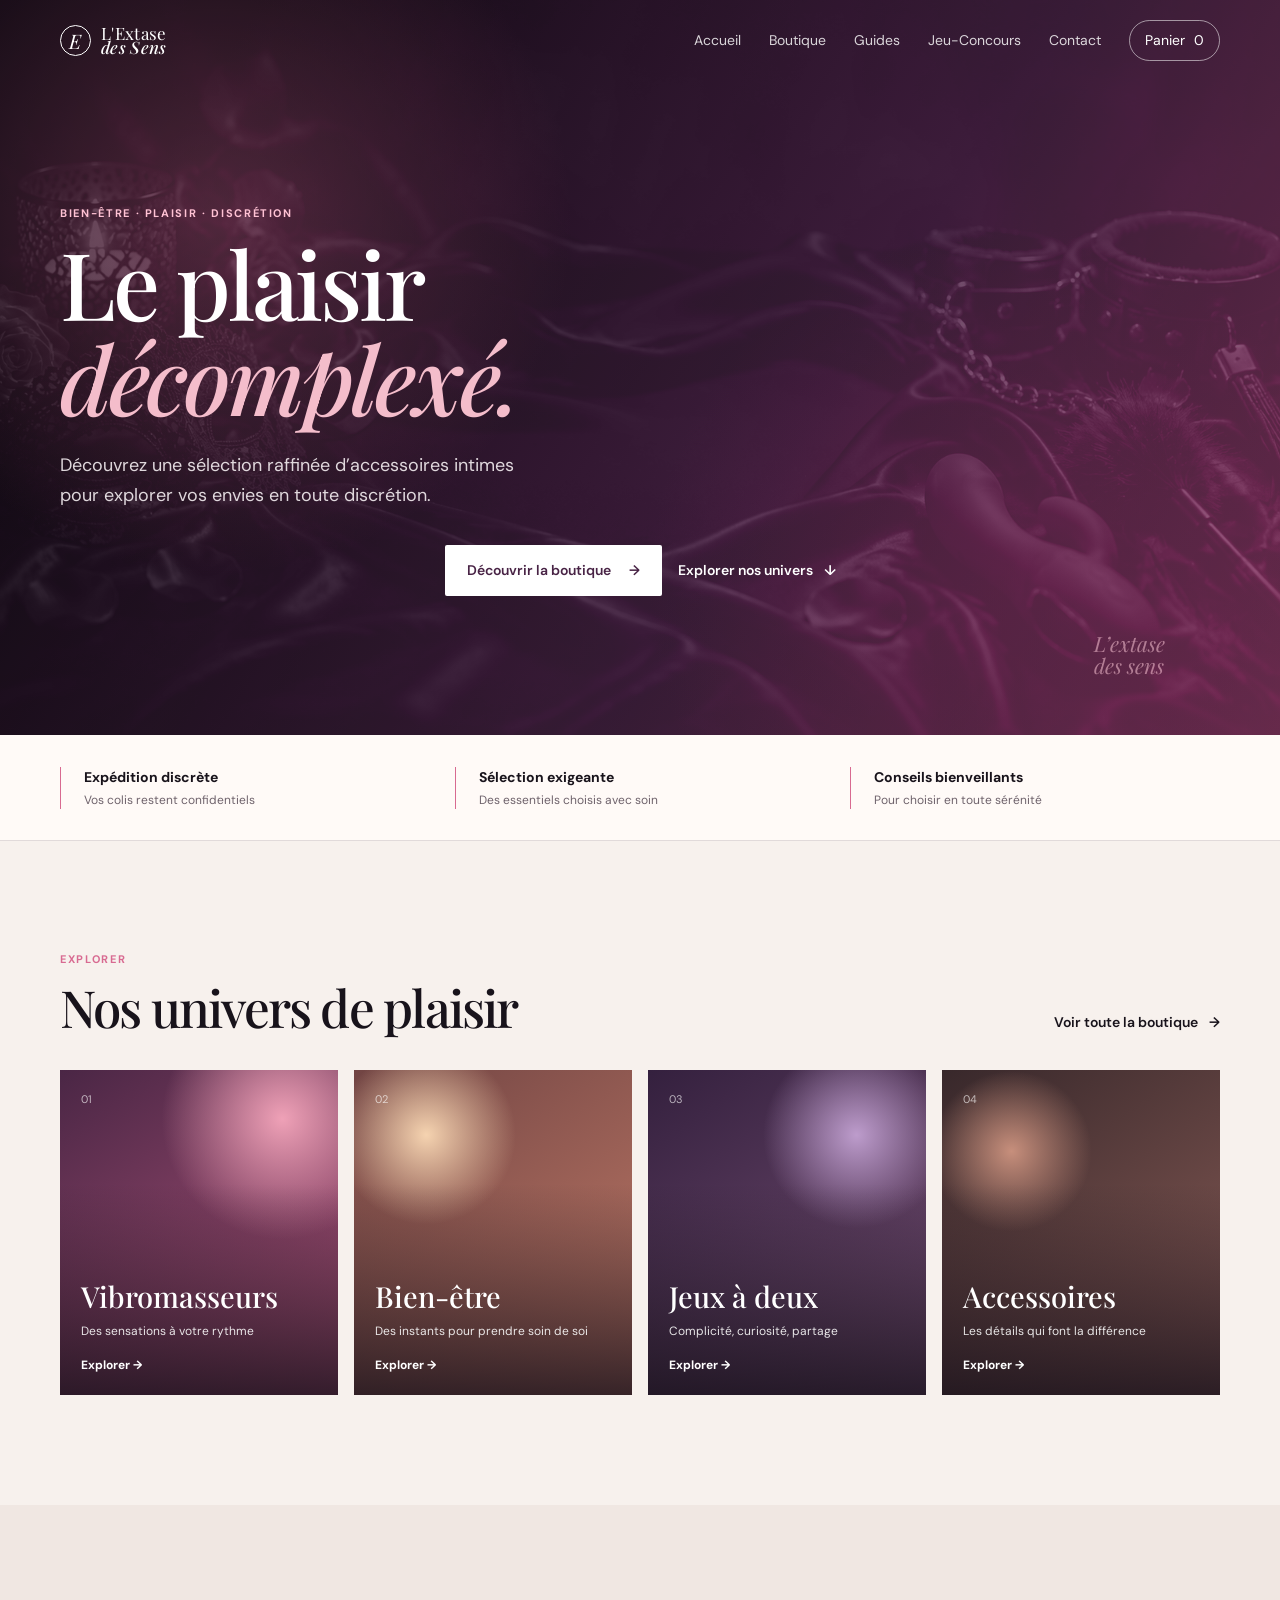
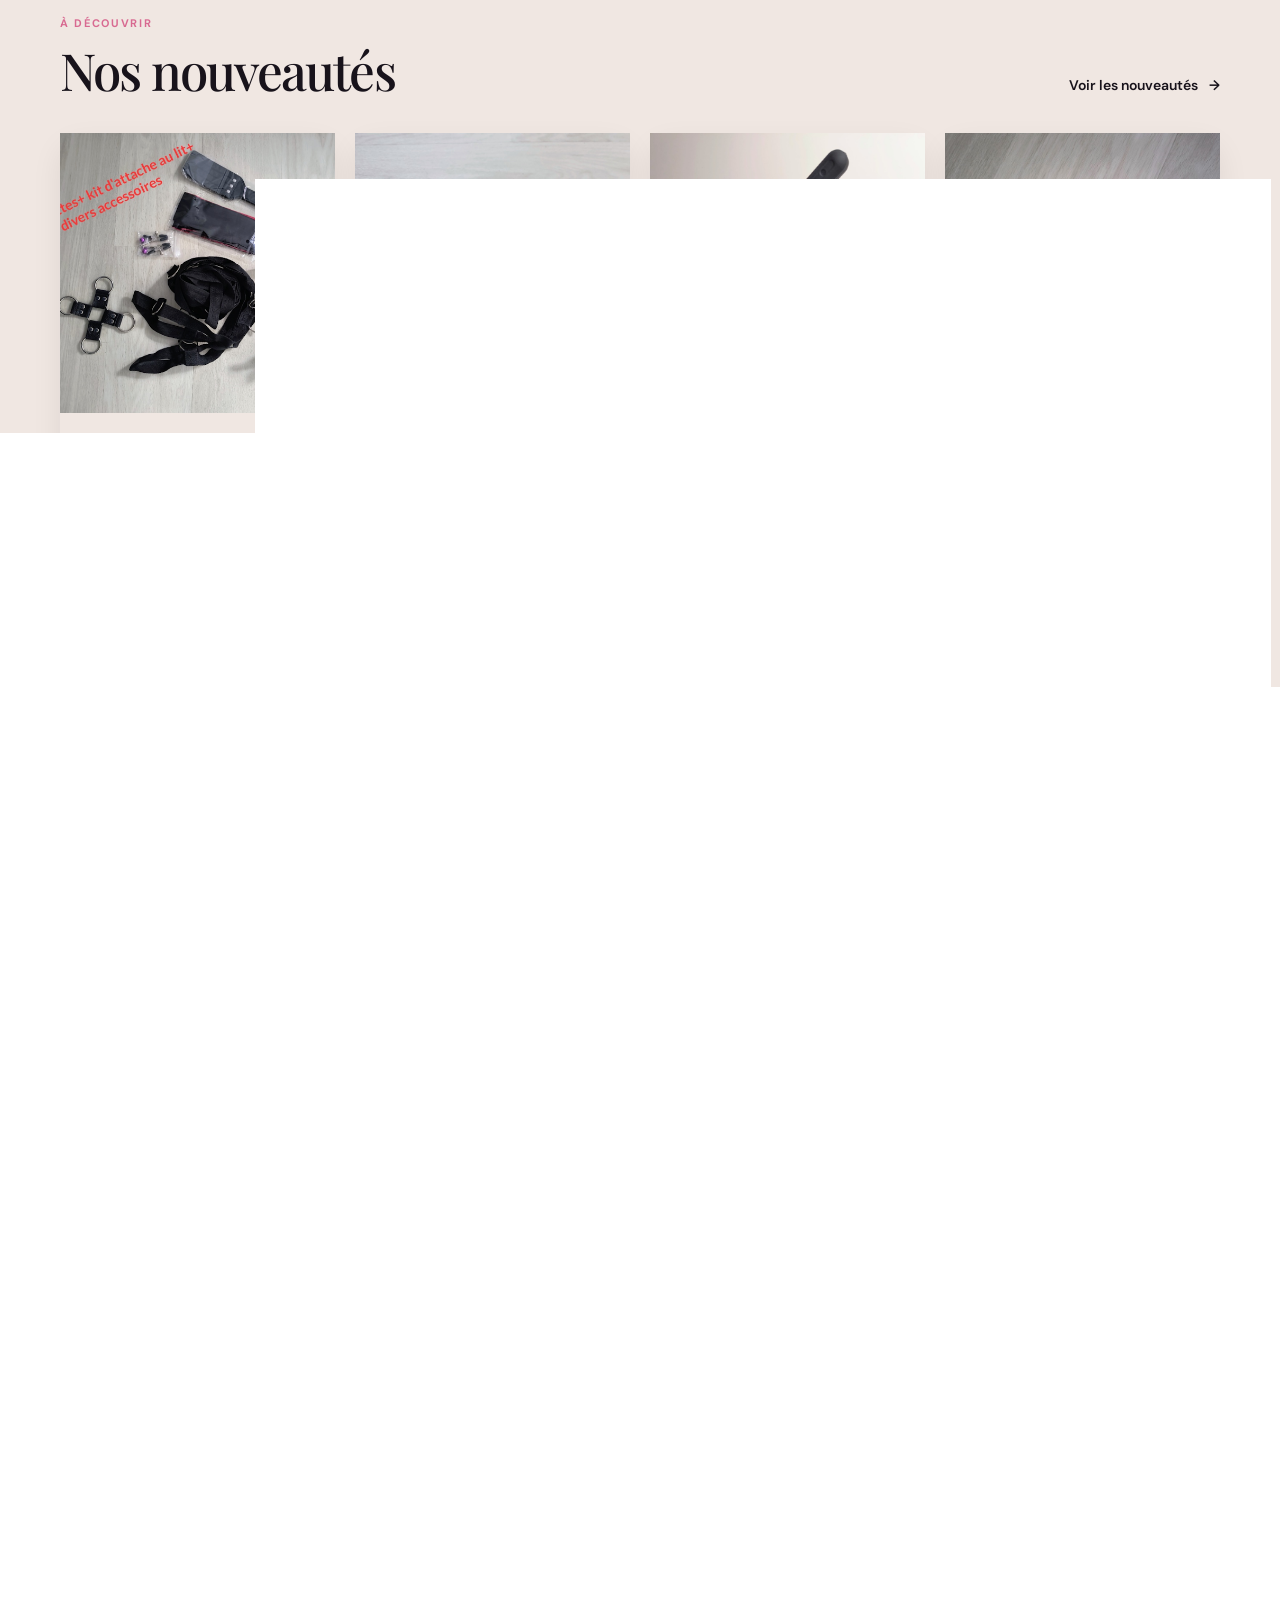
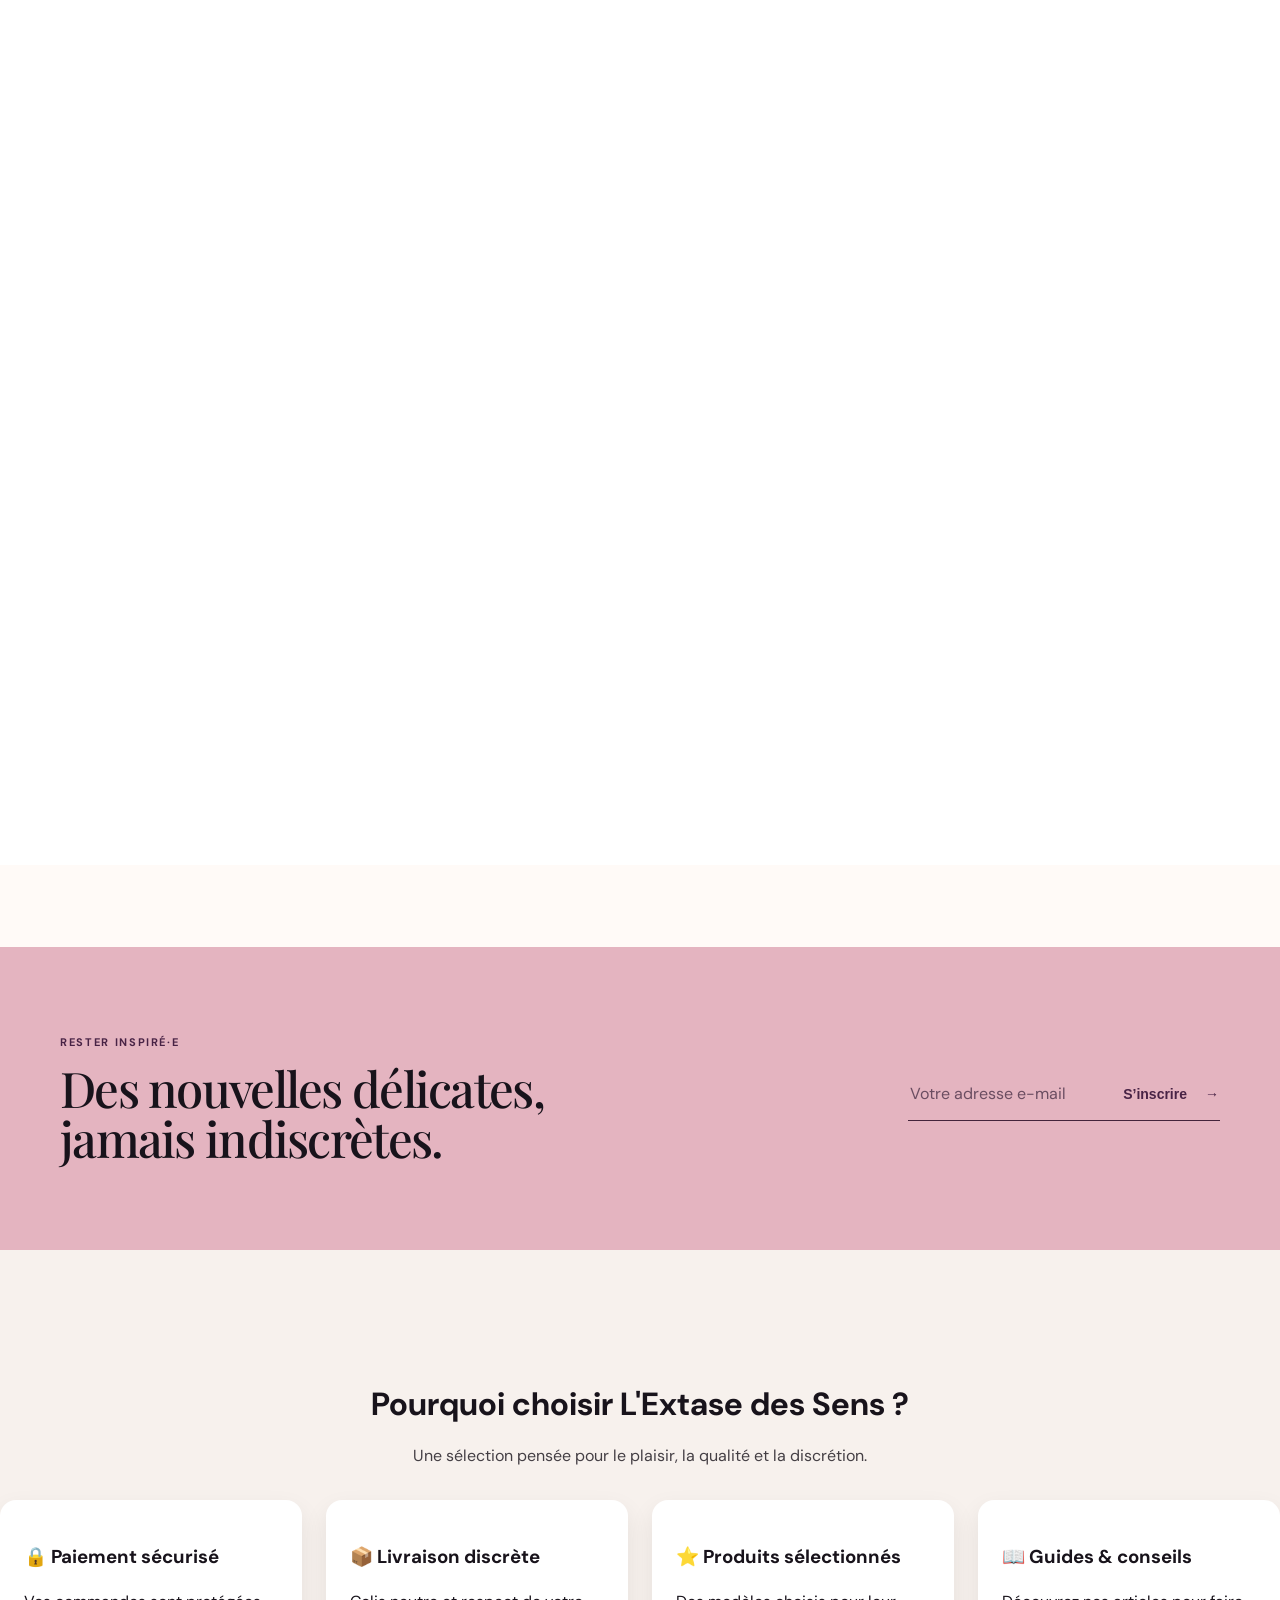
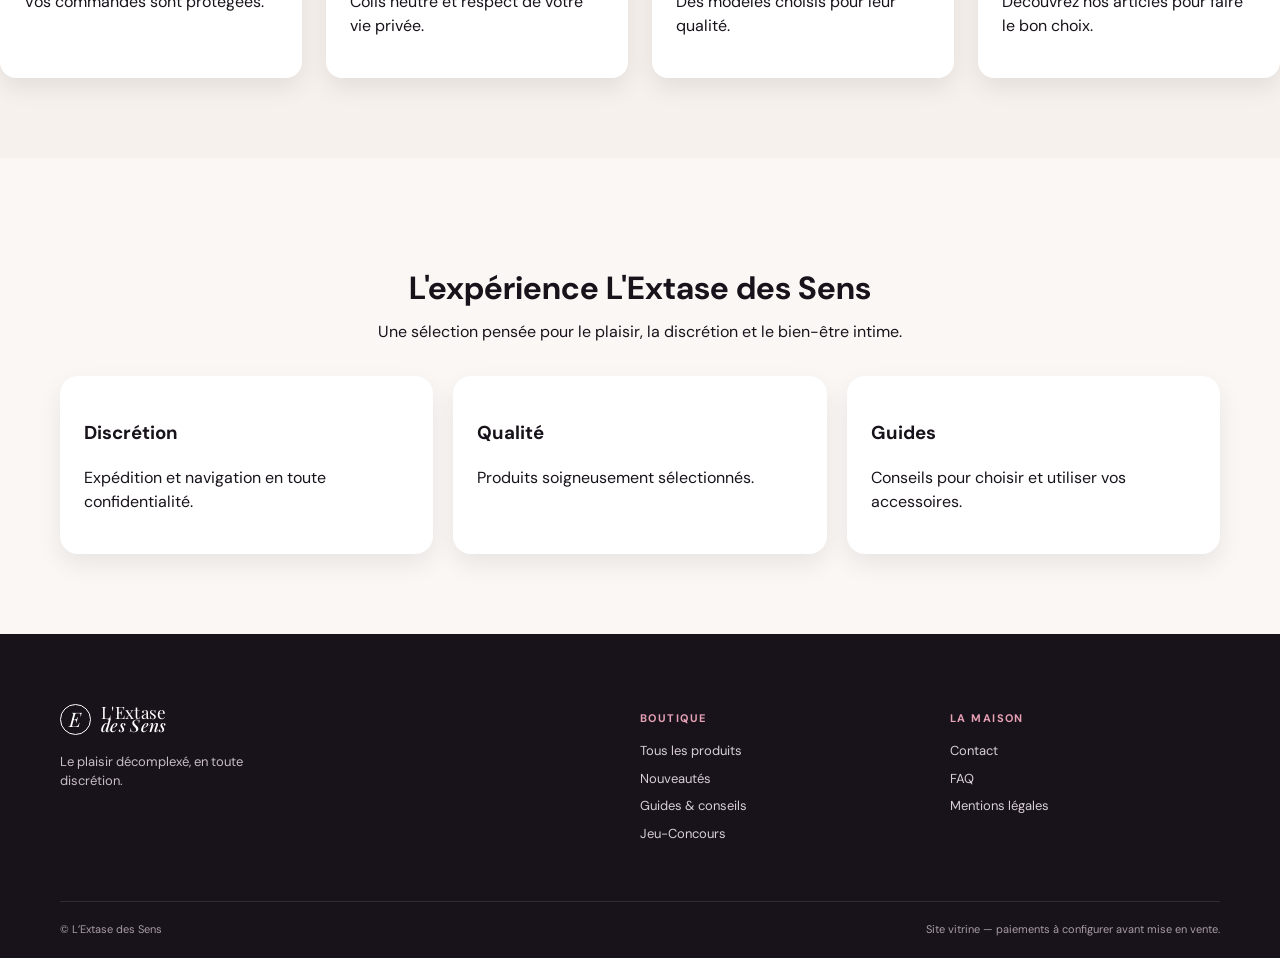
==== commit 1a983685: "pppp" ====
--- a/index.html
+++ b/index.html
@@ -10,7 +10,7 @@
 <link href="assets/css/style.css" rel="stylesheet"/>
 <script defer="" src="assets/js/script.js"></script>
 <link href="https://lextasedessens.fr/" rel="canonical"/><meta content="L'Extase des Sens | Le plaisir décomplexé" property="og:title"/><meta content="Découvrez L'Extase des Sens, votre boutique dédiée au bien-être intime et au plaisir décomplexé." property="og:description"/><meta content="website" property="og:type"/><meta content="https://lextasedessens.fr/" property="og:url"/><meta content="summary_large_image" name="twitter:card"/><script type="application/ld+json">{"@context":"https://schema.org","@type":"WebSite","name":"L'Extase des Sens","url":"https://loverilx.github.io/lextasedessens/","description":"Le plaisir décomplexé"}</script><meta content="L'Extase des Sens | Le plaisir décomplexé" name="twitter:title"/><meta content="L'Extase des Sens – Le plaisir décomplexé." name="twitter:description"/><meta content="https://lextasedessens.fr/assets/images/logo.png" property="og:image"/><meta content="L'Extase des Sens" property="og:site_name"/><meta content="index,follow,max-image-preview:large" name="robots"/><meta content="L'Extase des Sens" name="author"/></head>
-<body>
+<body class="v5-premium">
 <a class="skip-link" href="#contenu">Aller au contenu</a>
 <header class="site-header" data-header="">
 <div class="container header-inner">
--- a/assets/css/style.css
+++ b/assets/css/style.css
@@ -66,3 +66,8 @@
 .premium-grid>div:hover{transform:translateY(-6px)}
 .reveal{opacity:0;transform:translateY(25px);transition:all .7s ease}
 .reveal.visible{opacity:1;transform:none}
+
+/* V5 premium */
+.v5-premium .hero,.v5-premium header{transition:.3s ease;}
+.v5-premium .card,.v5-premium .product-card{border-radius:20px;box-shadow:0 12px 30px rgba(0,0,0,.08);transition:transform .25s ease,box-shadow .25s ease;}
+.v5-premium .card:hover,.v5-premium .product-card:hover{transform:translateY(-6px);box-shadow:0 18px 40px rgba(0,0,0,.14);}
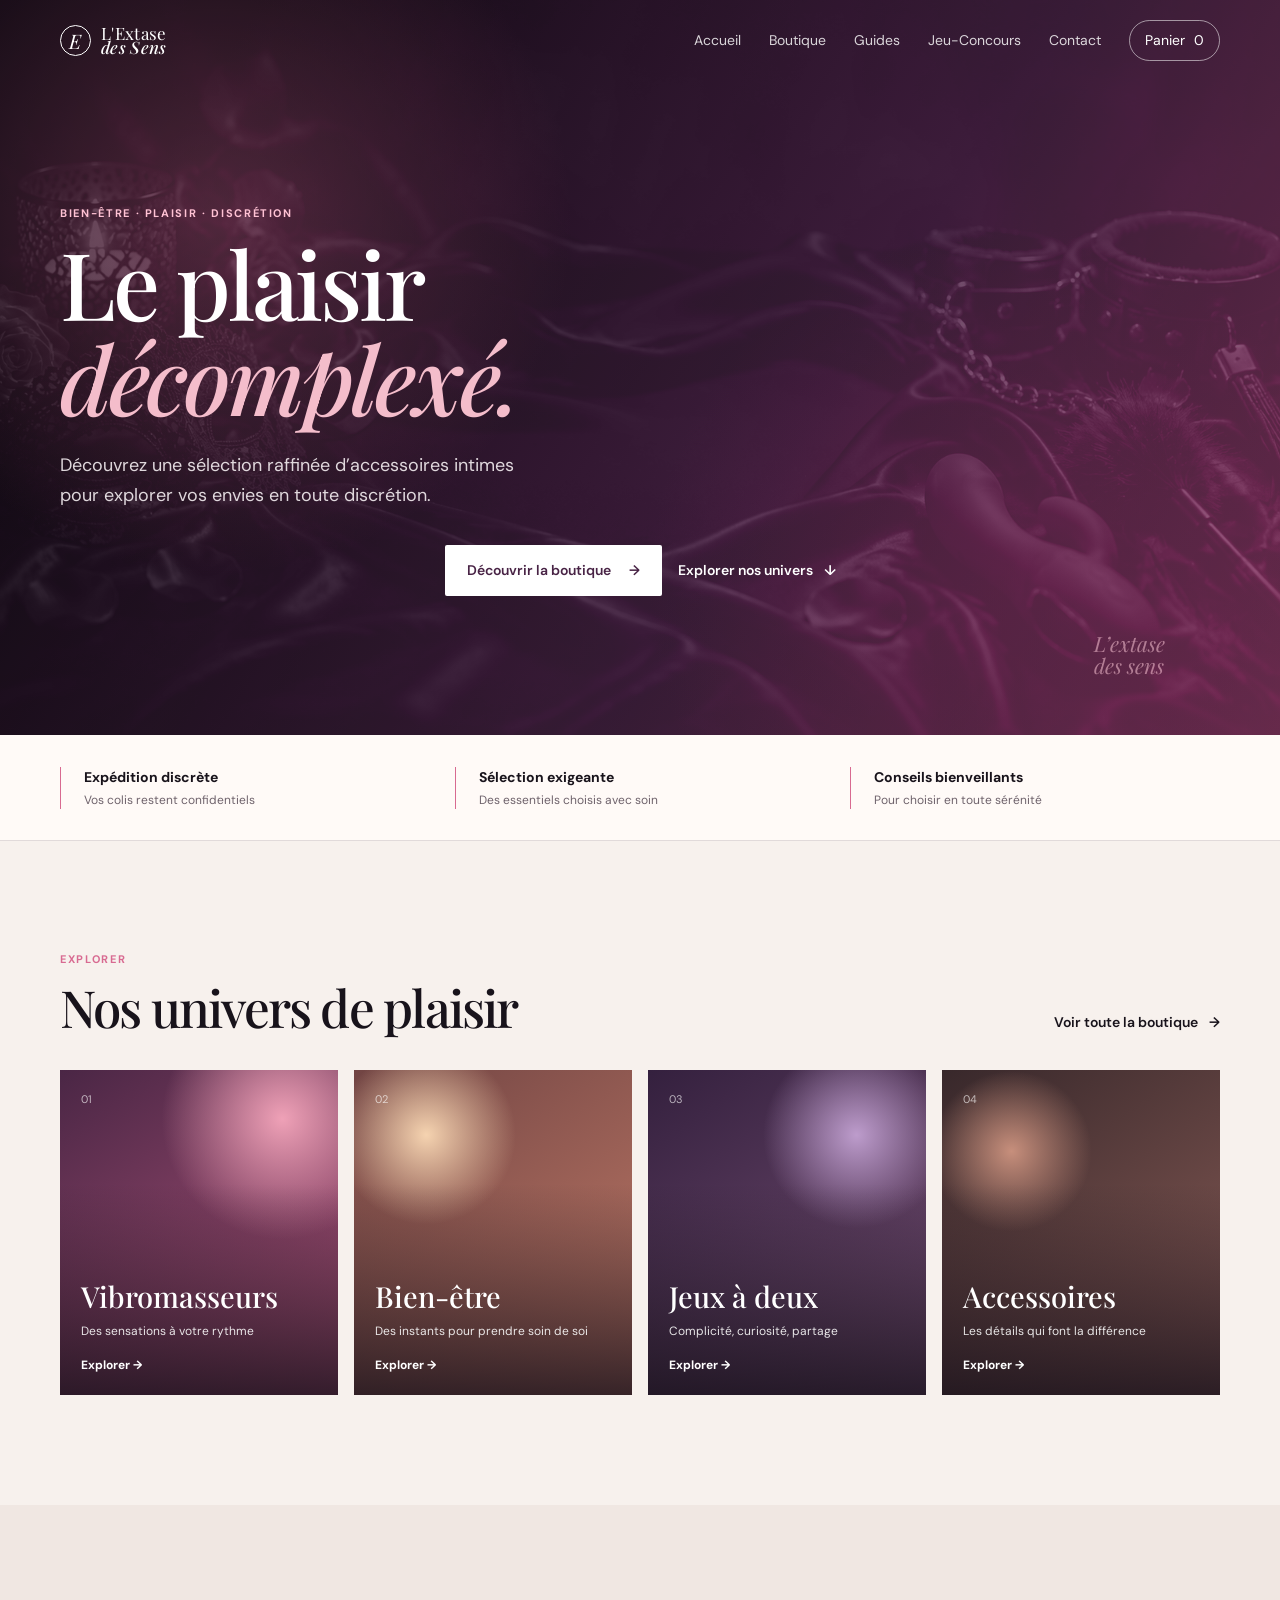
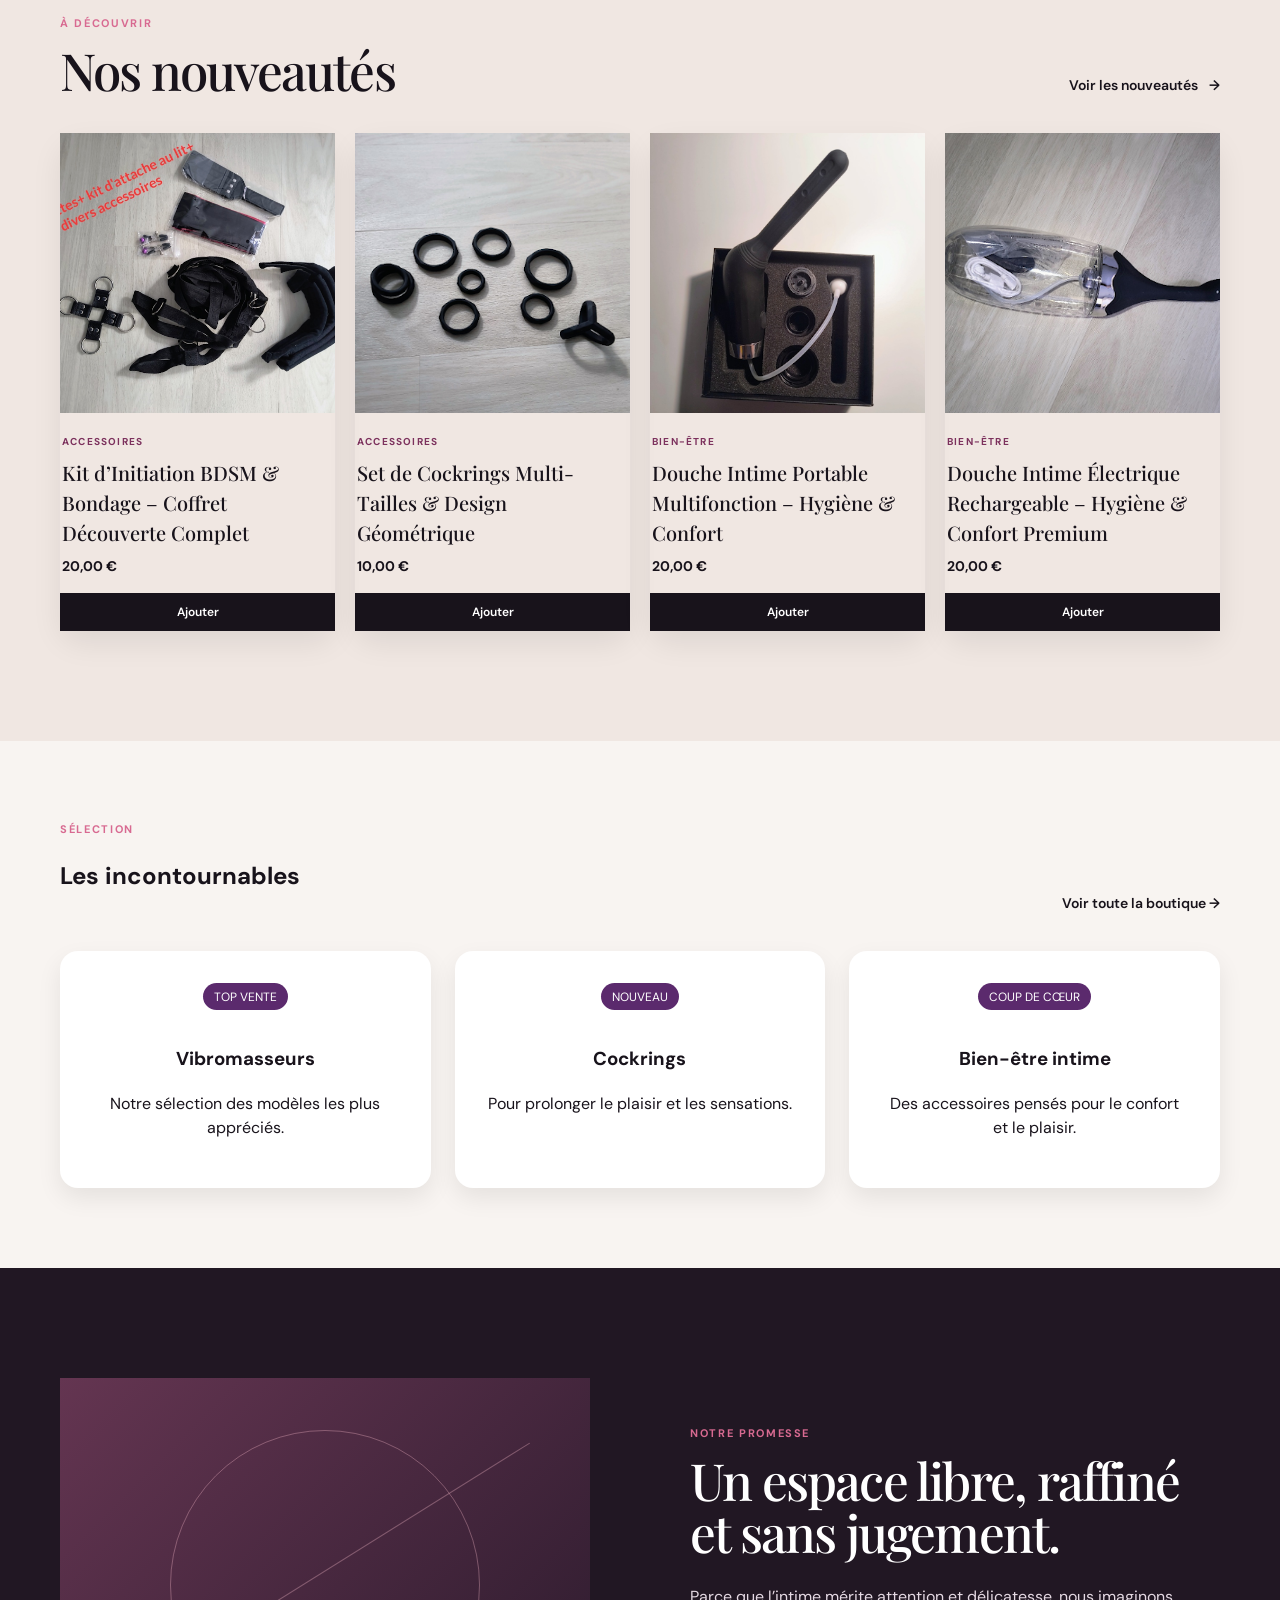
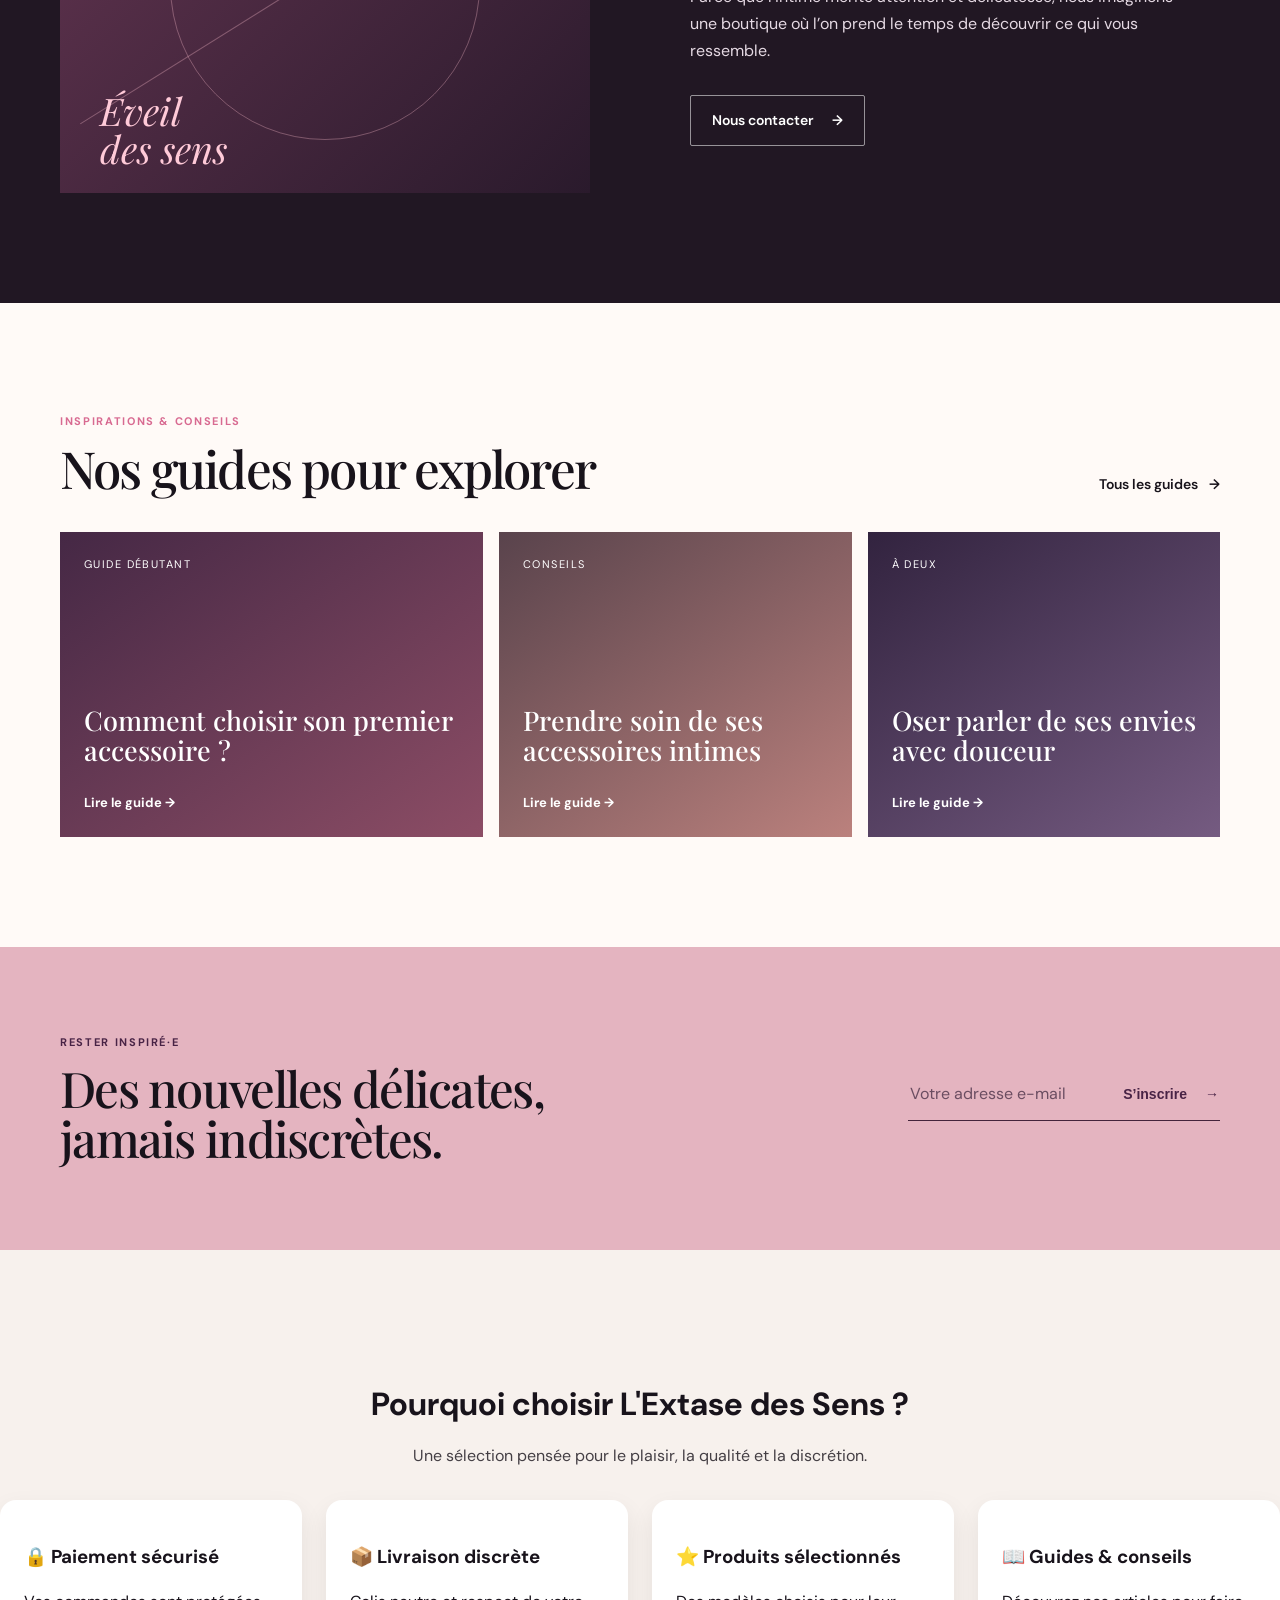
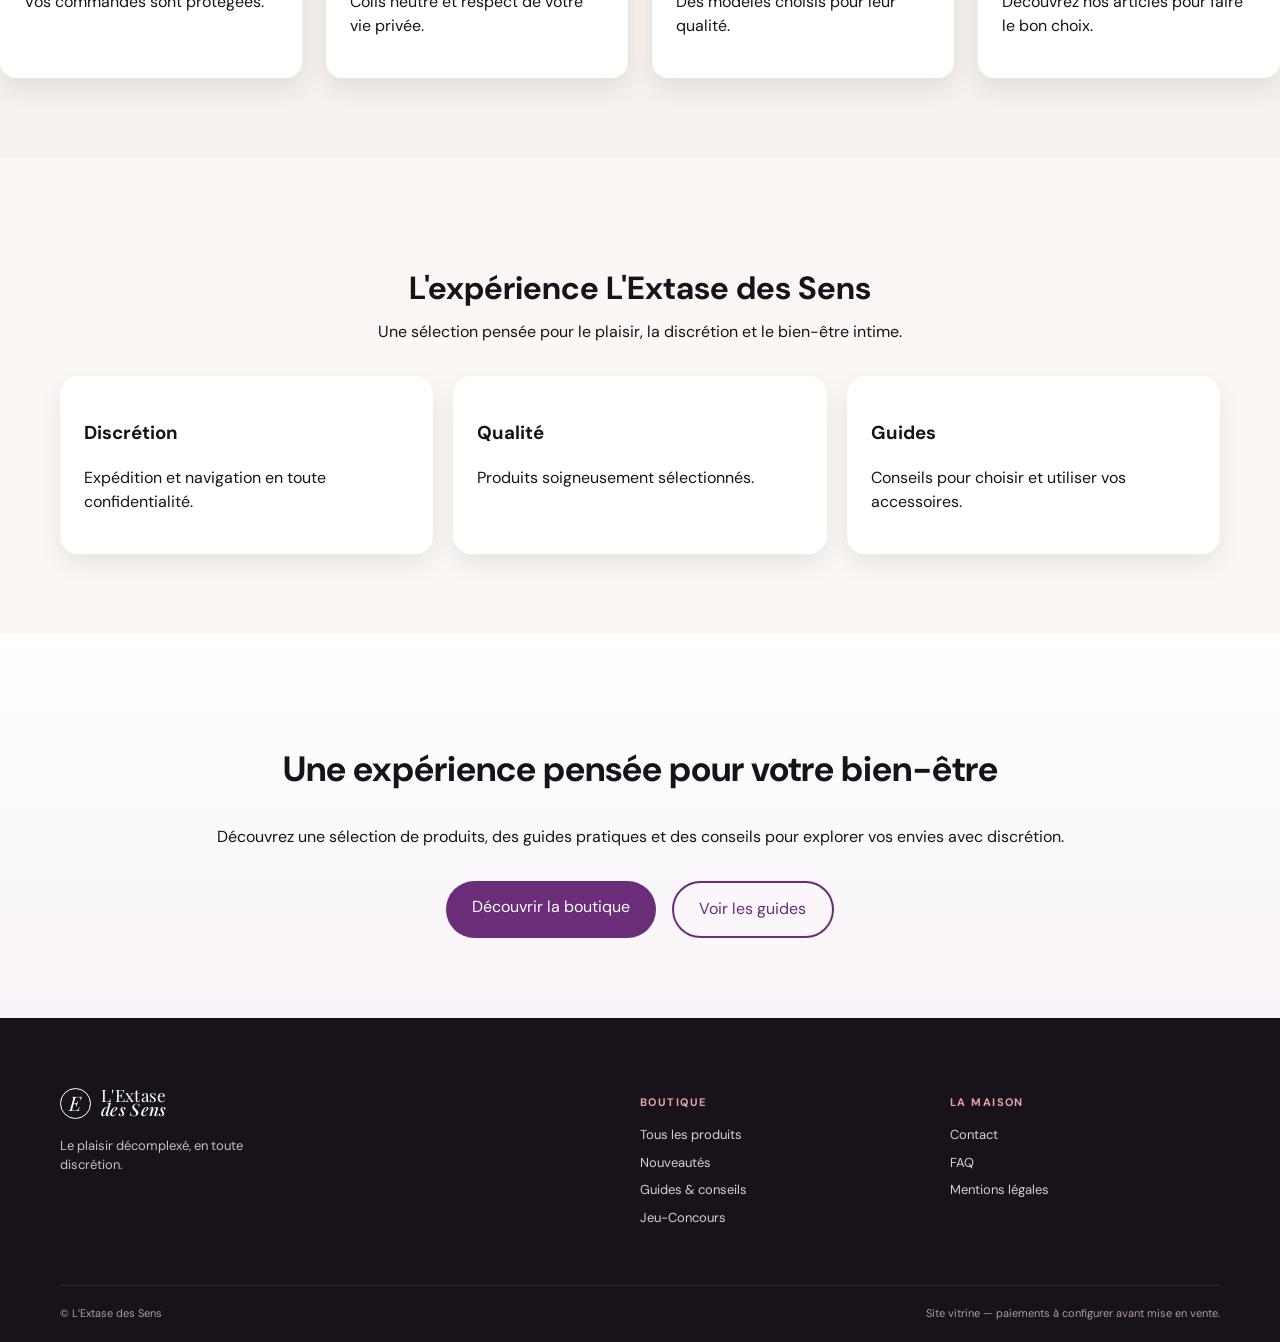
==== commit 4cab94d9: "vdv" ====
--- a/index.html
+++ b/index.html
@@ -87,6 +87,16 @@
 </div>
 </section>
 
+
+<section class="v5-highlight">
+<div class="container">
+<h2>Une expérience pensée pour votre bien-être</h2>
+<p>Découvrez une sélection de produits, des guides pratiques et des conseils pour explorer vos envies avec discrétion.</p>
+<div class="v5-actions">
+<a class="btn btn-primary" href="boutique.html">Découvrir la boutique</a>
+<a class="btn btn-secondary" href="blog.html">Voir les guides</a>
+</div></div></section>
+
 </main>
 <footer class="site-footer">
 <div class="container footer-grid">
--- a/assets/css/style.css
+++ b/assets/css/style.css
@@ -71,3 +71,5 @@
 .v5-premium .hero,.v5-premium header{transition:.3s ease;}
 .v5-premium .card,.v5-premium .product-card{border-radius:20px;box-shadow:0 12px 30px rgba(0,0,0,.08);transition:transform .25s ease,box-shadow .25s ease;}
 .v5-premium .card:hover,.v5-premium .product-card:hover{transform:translateY(-6px);box-shadow:0 18px 40px rgba(0,0,0,.14);}
+
+.v5-highlight{padding:80px 20px;background:linear-gradient(180deg,#fff,#f8f3f8)}.v5-highlight .container{max-width:900px;margin:auto;text-align:center}.v5-highlight h2{font-size:2.2rem}.v5-actions{display:flex;gap:1rem;justify-content:center;flex-wrap:wrap;margin-top:2rem}.v5-actions .btn{padding:.9rem 1.6rem;border-radius:999px;text-decoration:none}.btn-primary{background:#6b2c7a;color:#fff}.btn-secondary{border:2px solid #6b2c7a;color:#6b2c7a}
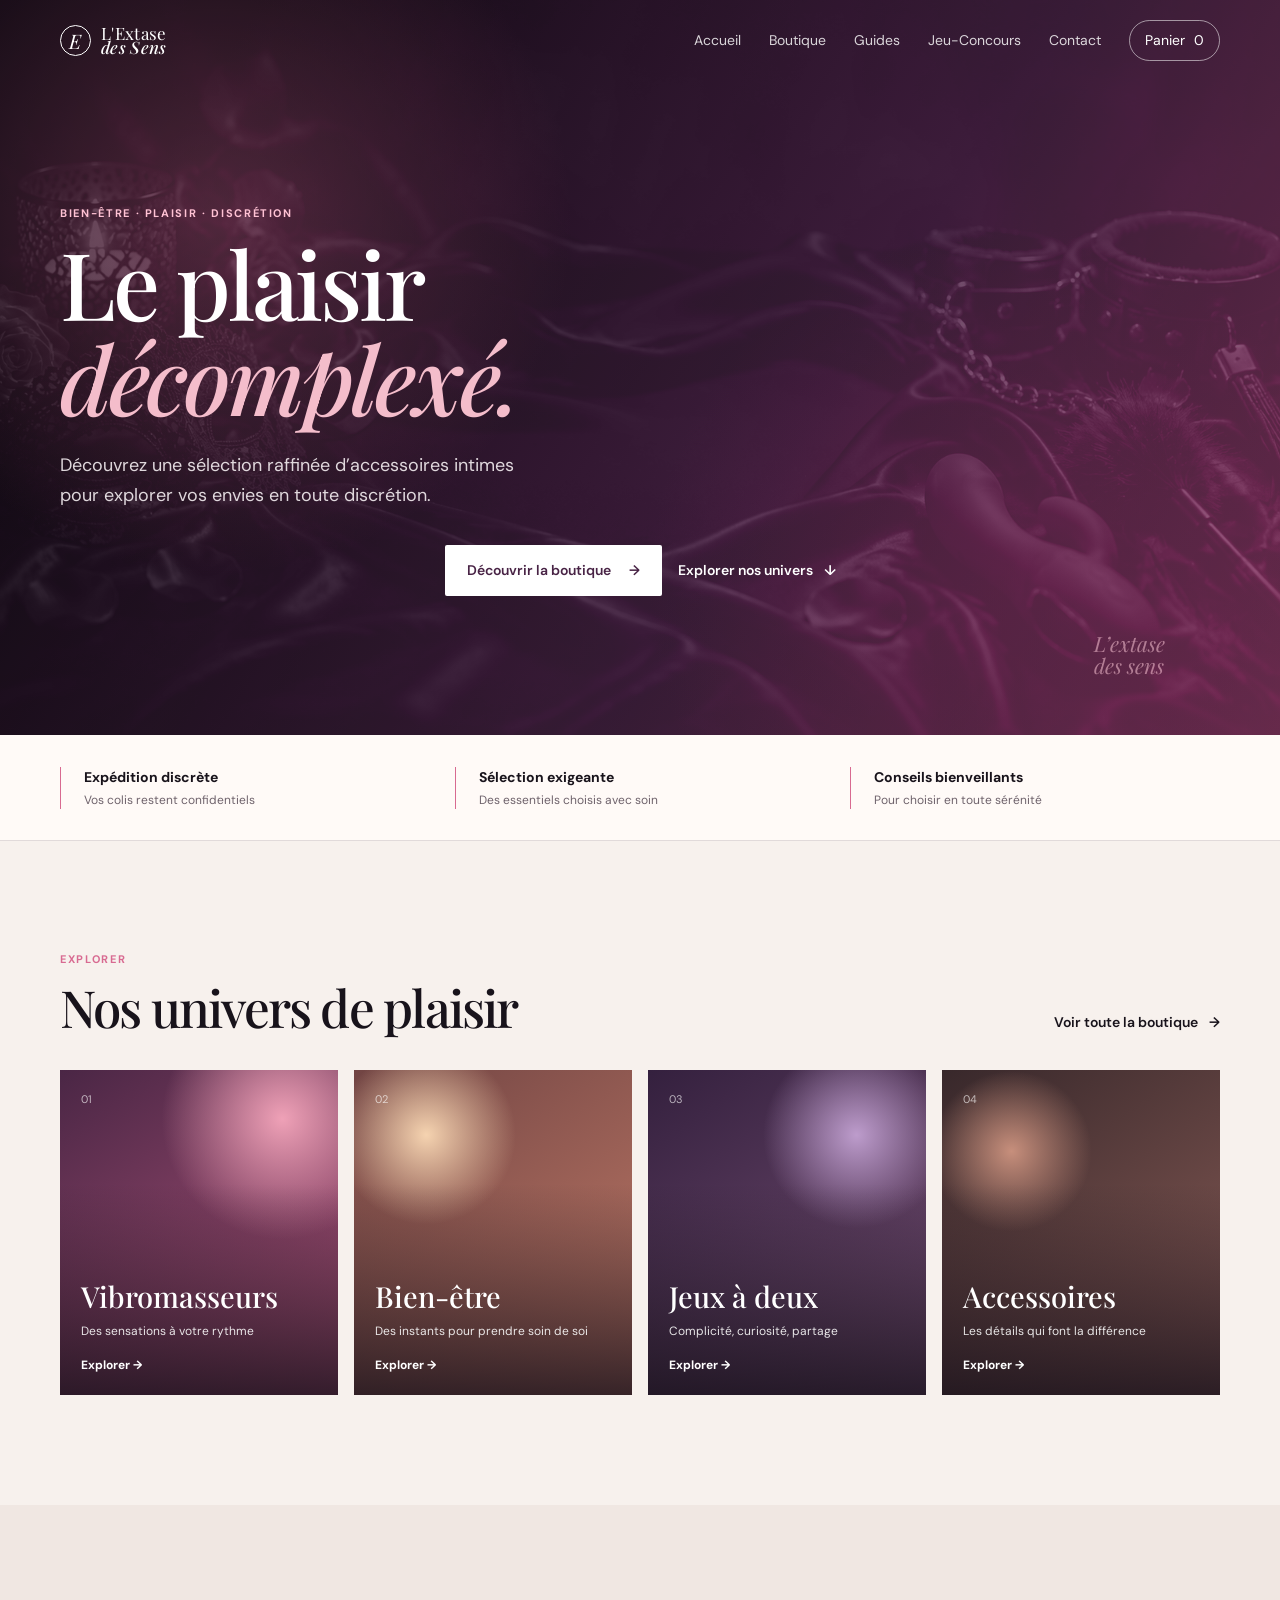
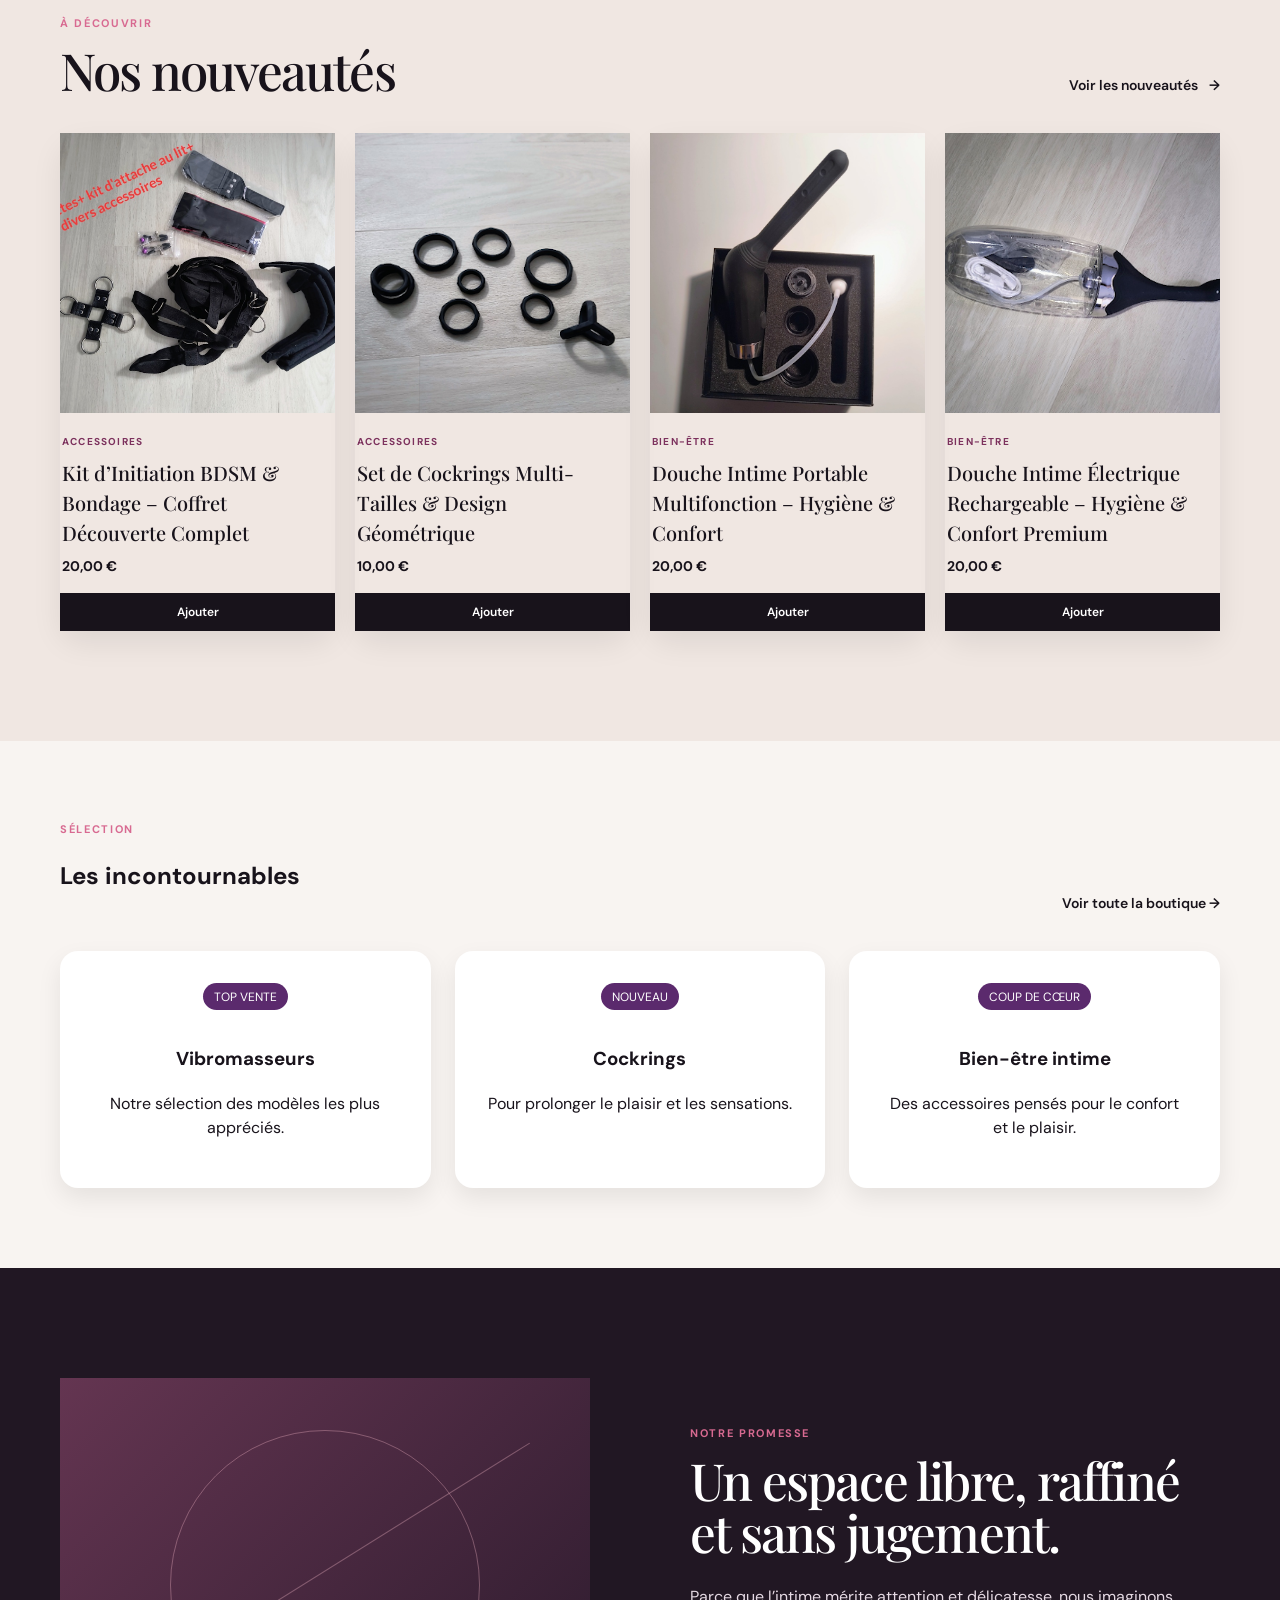
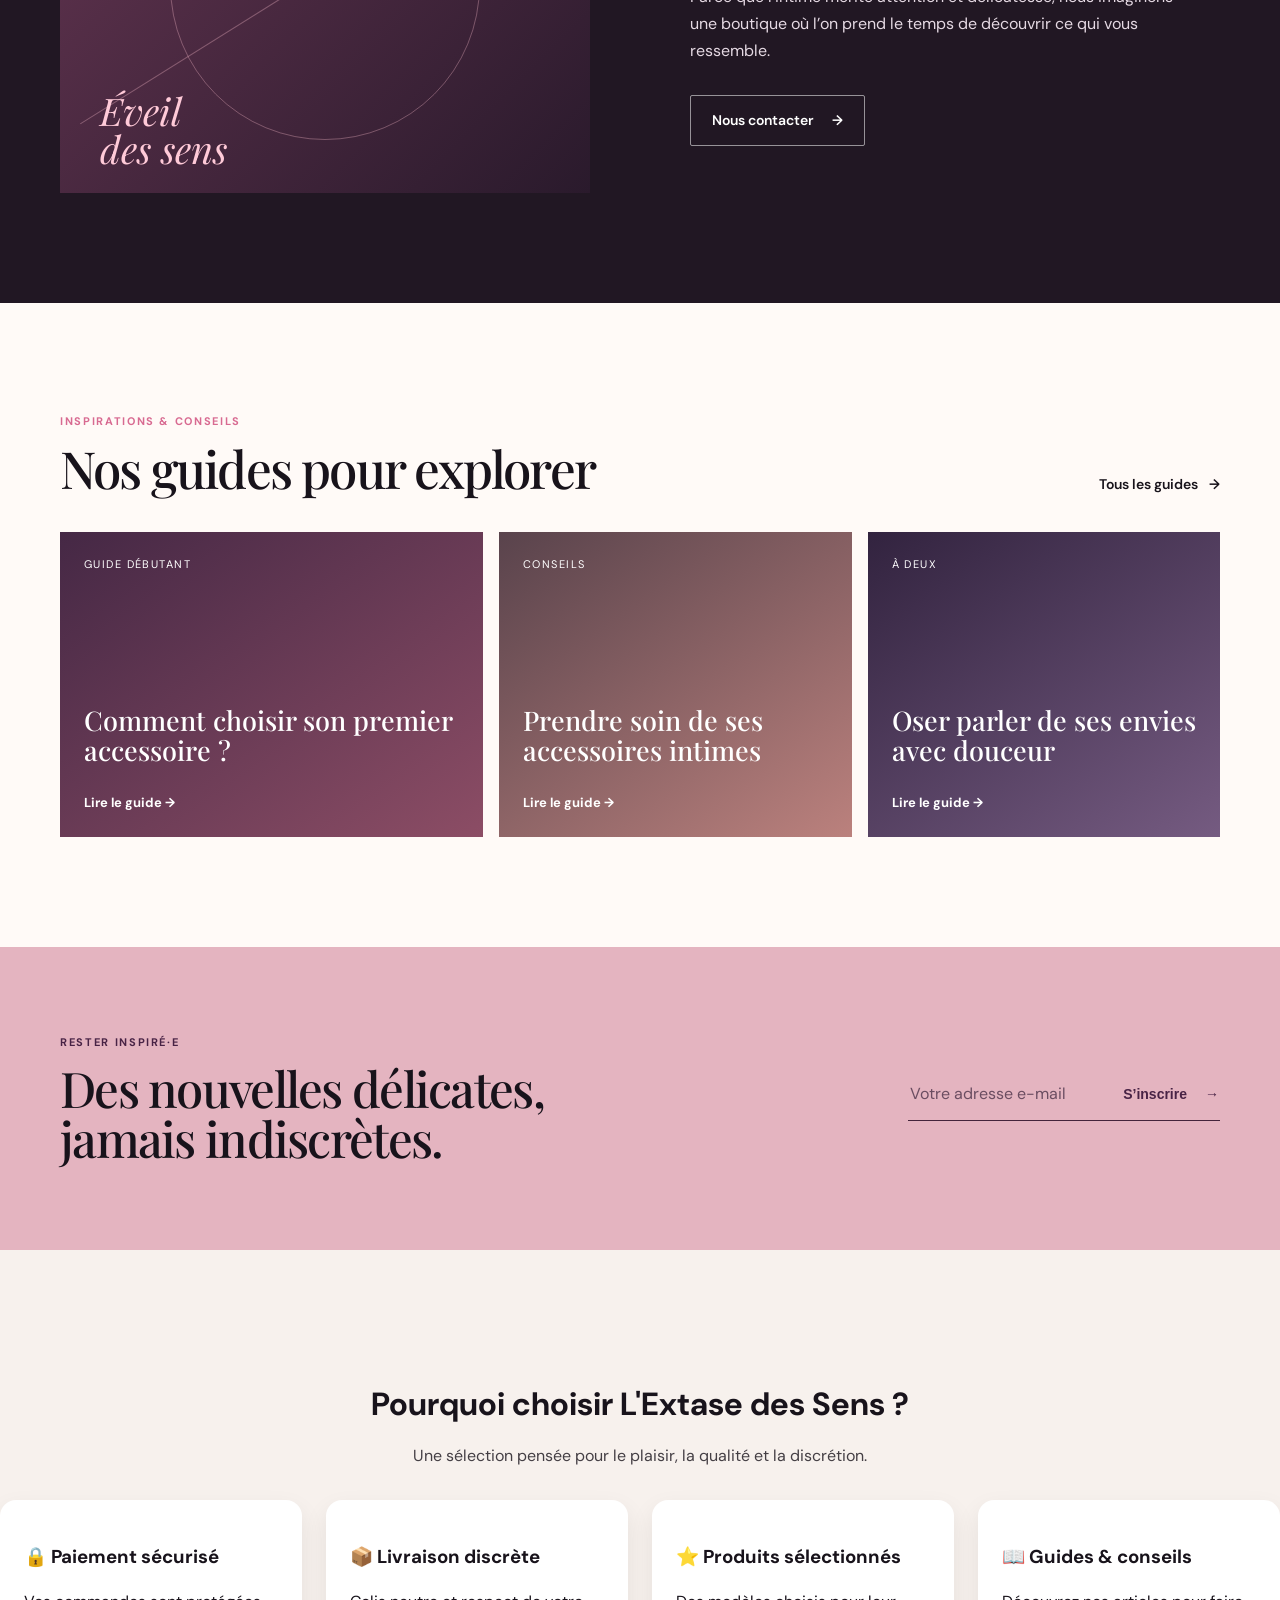
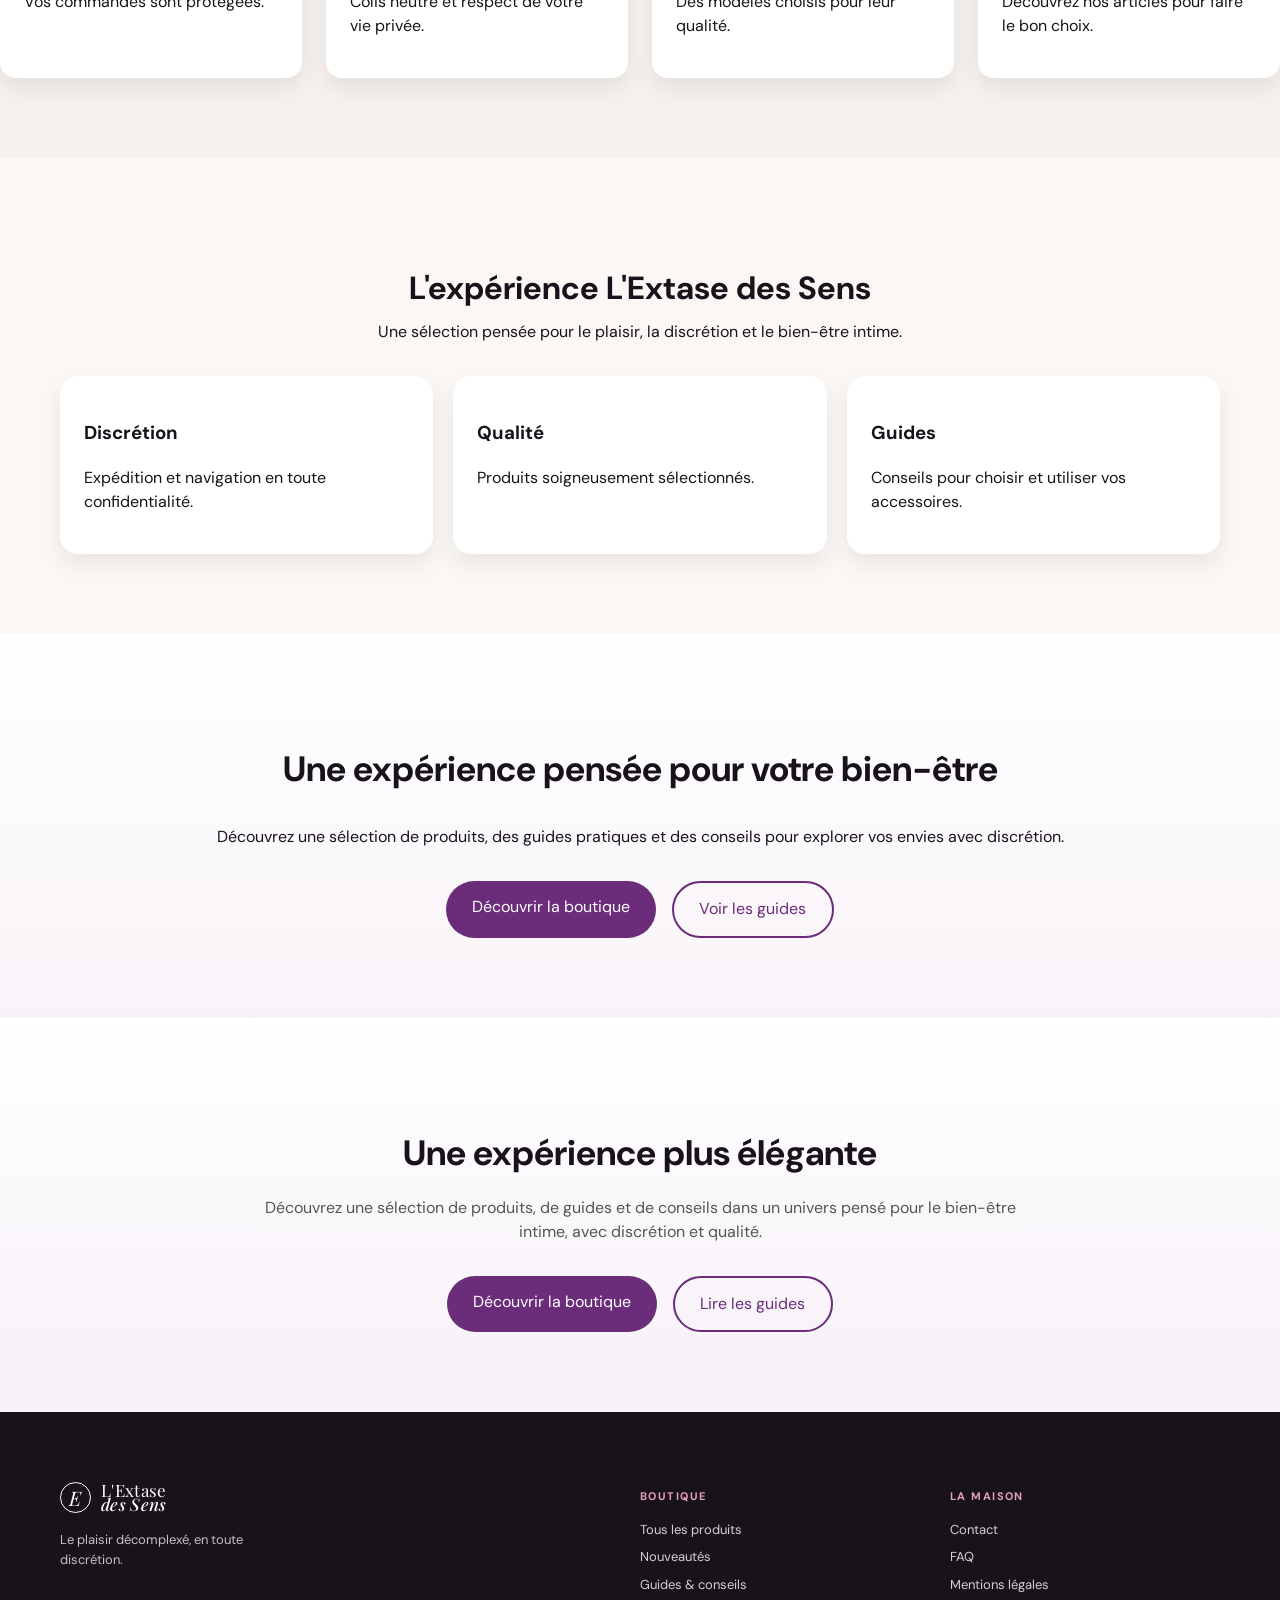
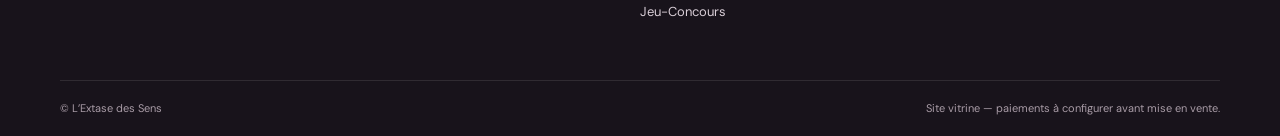
==== commit 707cde58: "rrr" ====
--- a/index.html
+++ b/index.html
@@ -97,6 +97,18 @@
 <a class="btn btn-secondary" href="blog.html">Voir les guides</a>
 </div></div></section>
 
+
+<section class="v52-premium">
+<div class="container">
+<h2>Une expérience plus élégante</h2>
+<p>Découvrez une sélection de produits, de guides et de conseils dans un univers pensé pour le bien-être intime, avec discrétion et qualité.</p>
+<div class="v52-actions">
+<a class="btn btn-primary" href="boutique.html">Découvrir la boutique</a>
+<a class="btn btn-secondary" href="guides.html">Lire les guides</a>
+</div>
+</div>
+</section>
+
 </main>
 <footer class="site-footer">
 <div class="container footer-grid">
--- a/assets/css/style.css
+++ b/assets/css/style.css
@@ -73,3 +73,6 @@
 .v5-premium .card:hover,.v5-premium .product-card:hover{transform:translateY(-6px);box-shadow:0 18px 40px rgba(0,0,0,.14);}
 
 .v5-highlight{padding:80px 20px;background:linear-gradient(180deg,#fff,#f8f3f8)}.v5-highlight .container{max-width:900px;margin:auto;text-align:center}.v5-highlight h2{font-size:2.2rem}.v5-actions{display:flex;gap:1rem;justify-content:center;flex-wrap:wrap;margin-top:2rem}.v5-actions .btn{padding:.9rem 1.6rem;border-radius:999px;text-decoration:none}.btn-primary{background:#6b2c7a;color:#fff}.btn-secondary{border:2px solid #6b2c7a;color:#6b2c7a}
+
+.v52-premium{padding:5rem 1rem;background:linear-gradient(180deg,#fff,#f6f0f8);text-align:center}.v52-premium h2{font-size:2.2rem;margin-bottom:1rem}.v52-premium p{max-width:760px;margin:0 auto 2rem;color:#555}.v52-actions{display:flex;gap:1rem;justify-content:center;flex-wrap:wrap}.v52-premium .btn{border-radius:999px;padding:.9rem 1.6rem;transition:.3s}.v52-premium .btn:hover{transform:translateY(-2px)}
+.reveal{opacity:0;transform:translateY(24px);transition:.6s}.reveal.visible{opacity:1;transform:none}
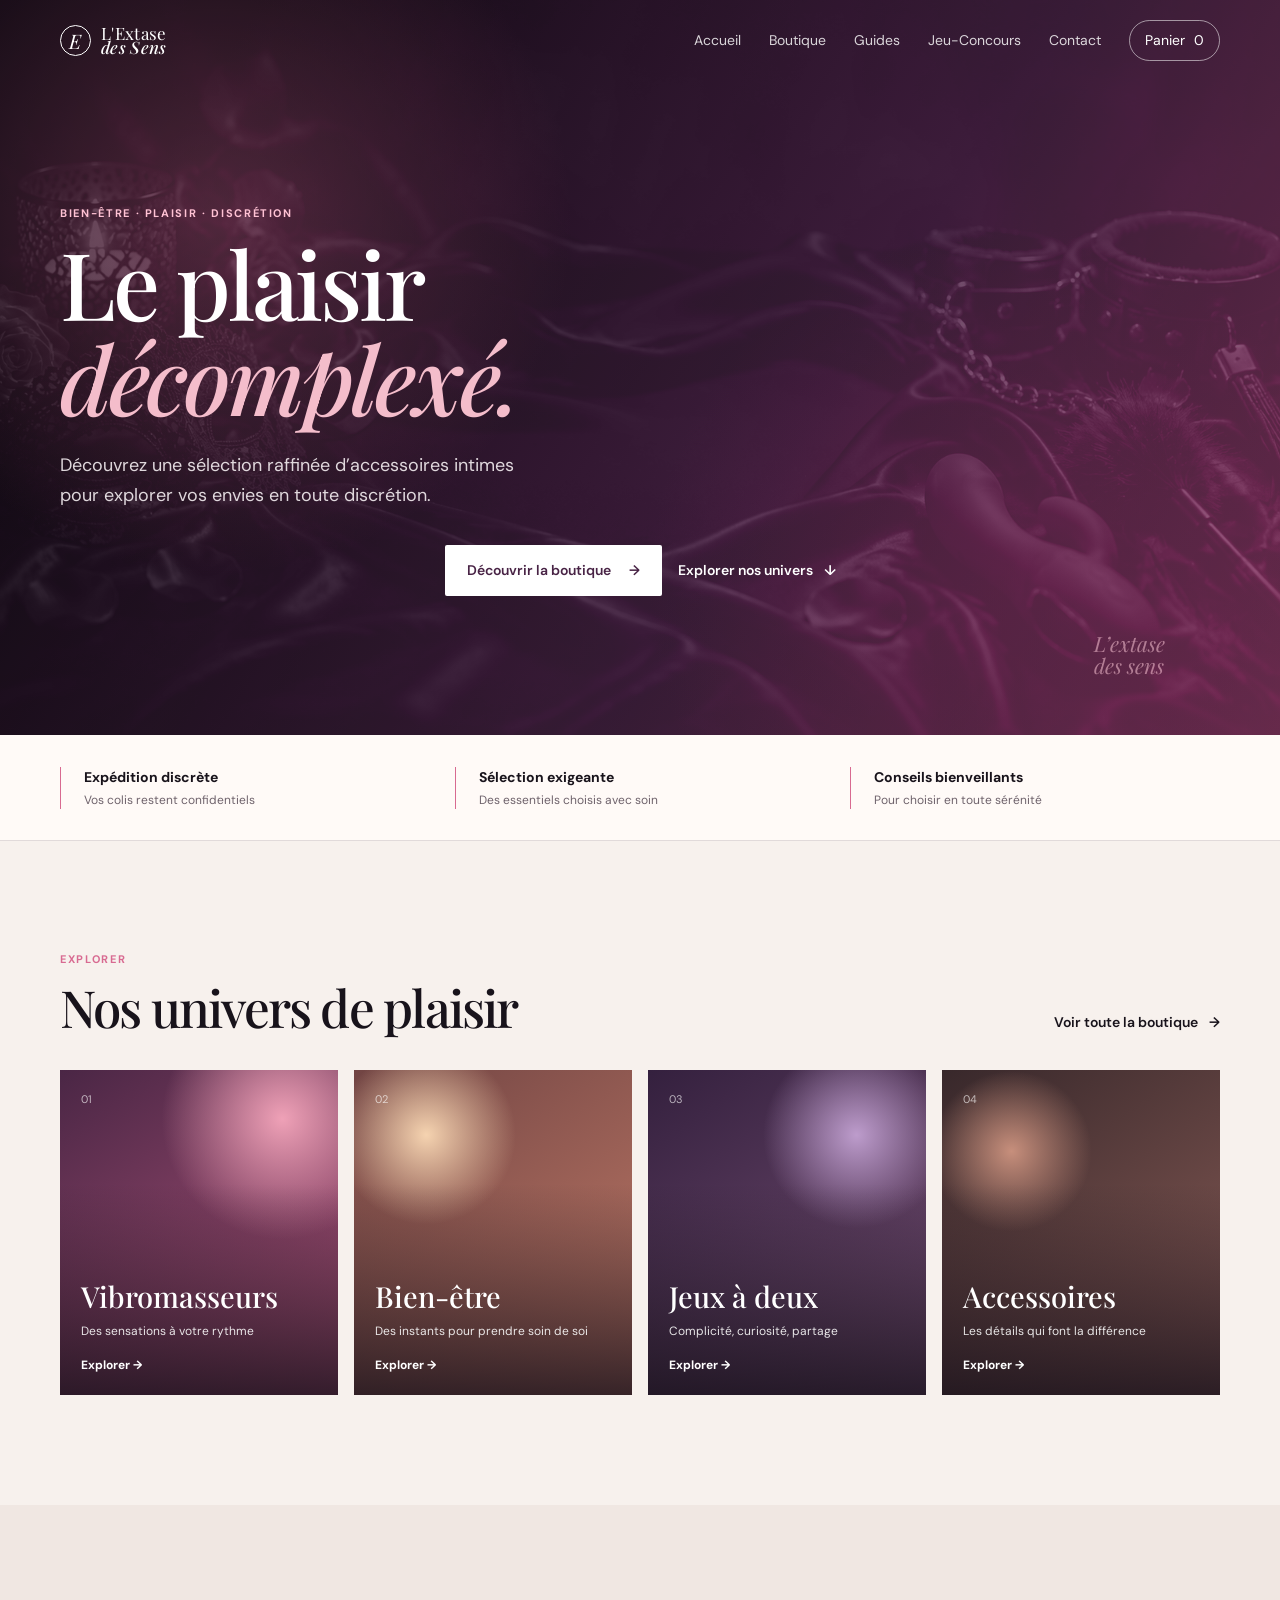
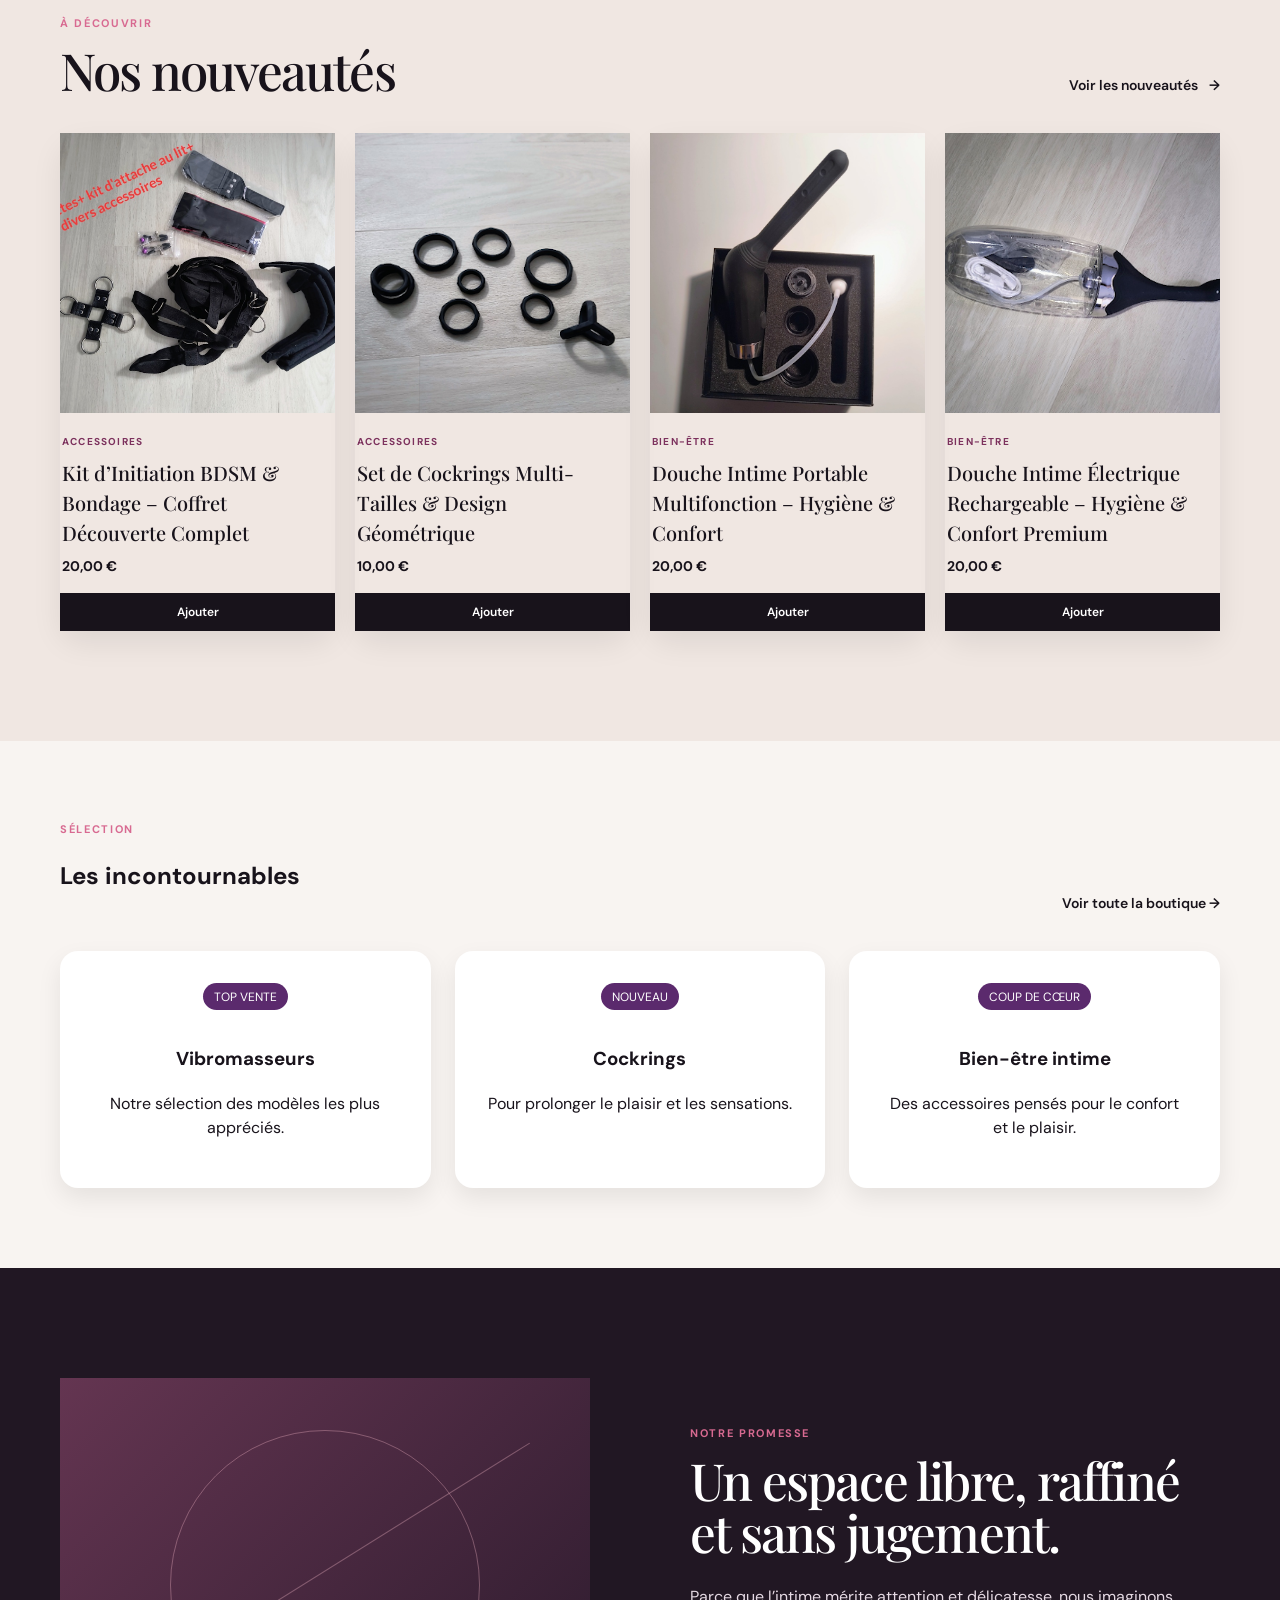
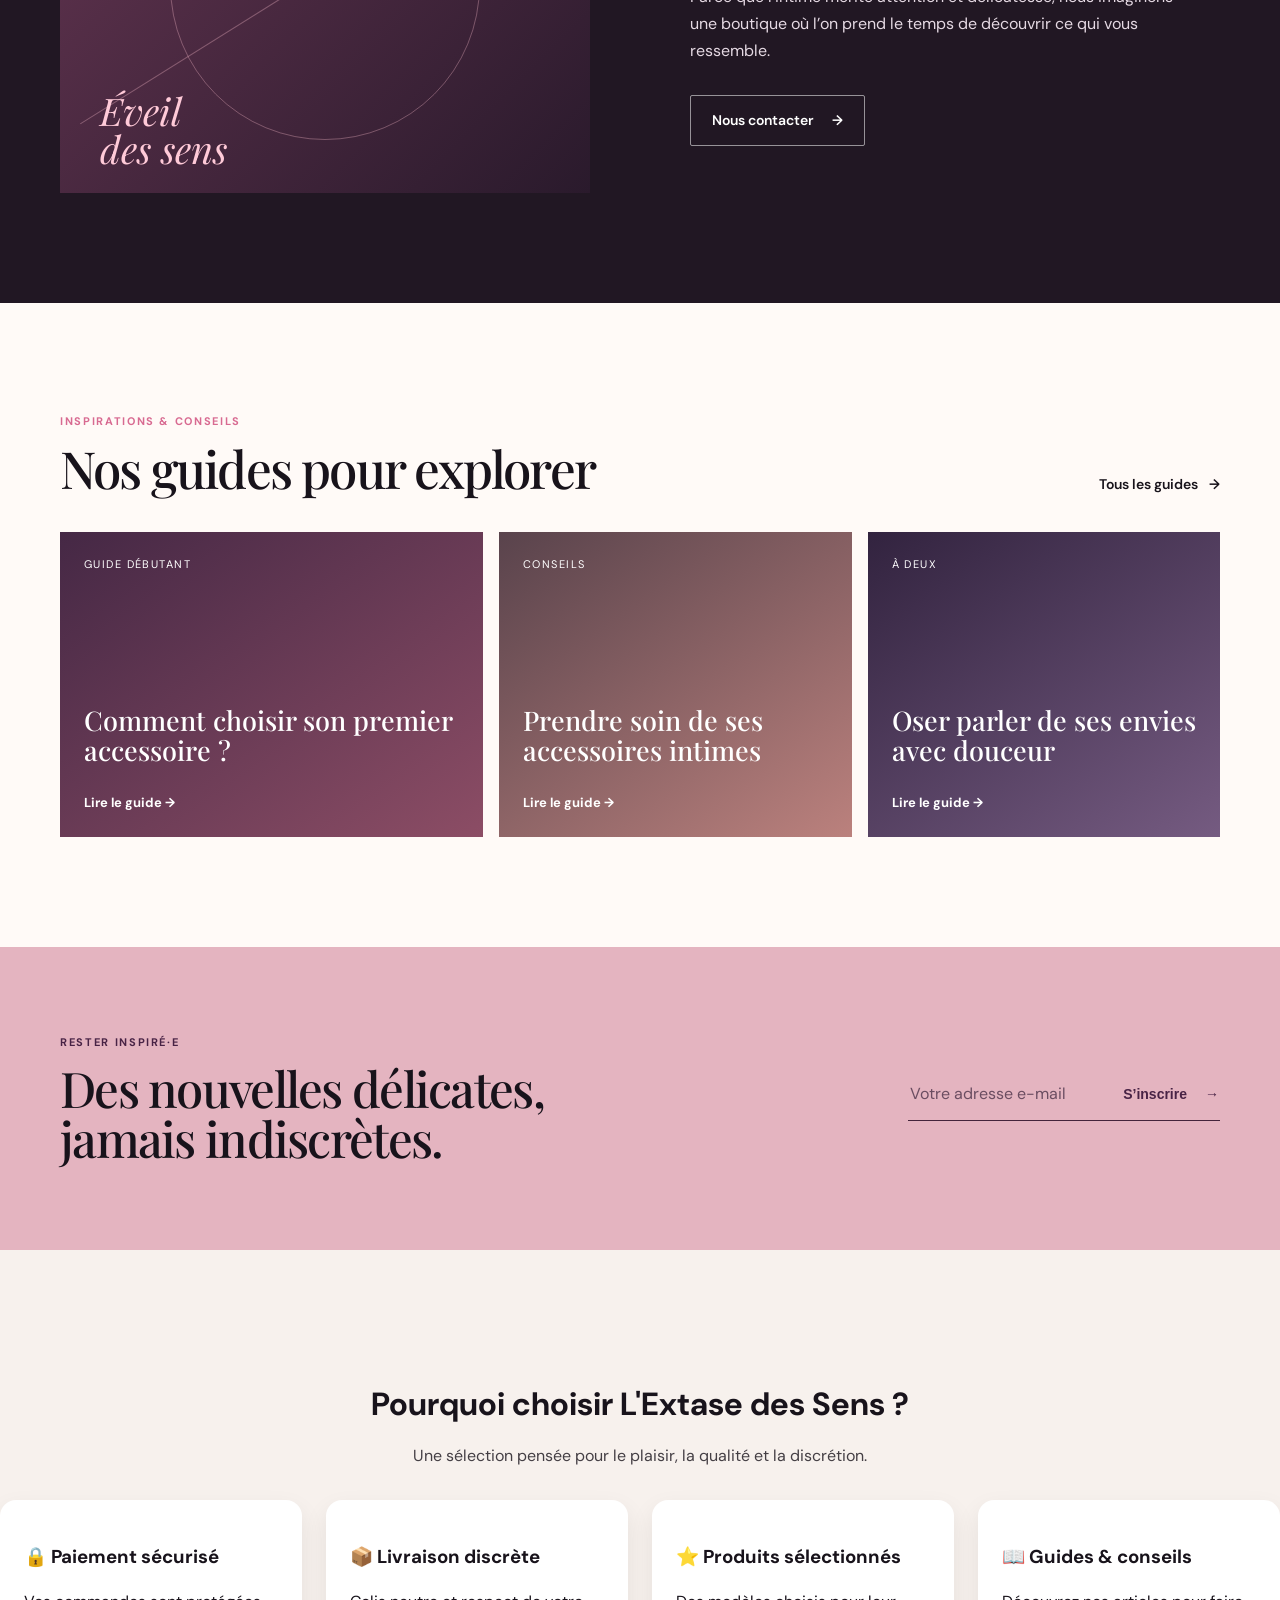
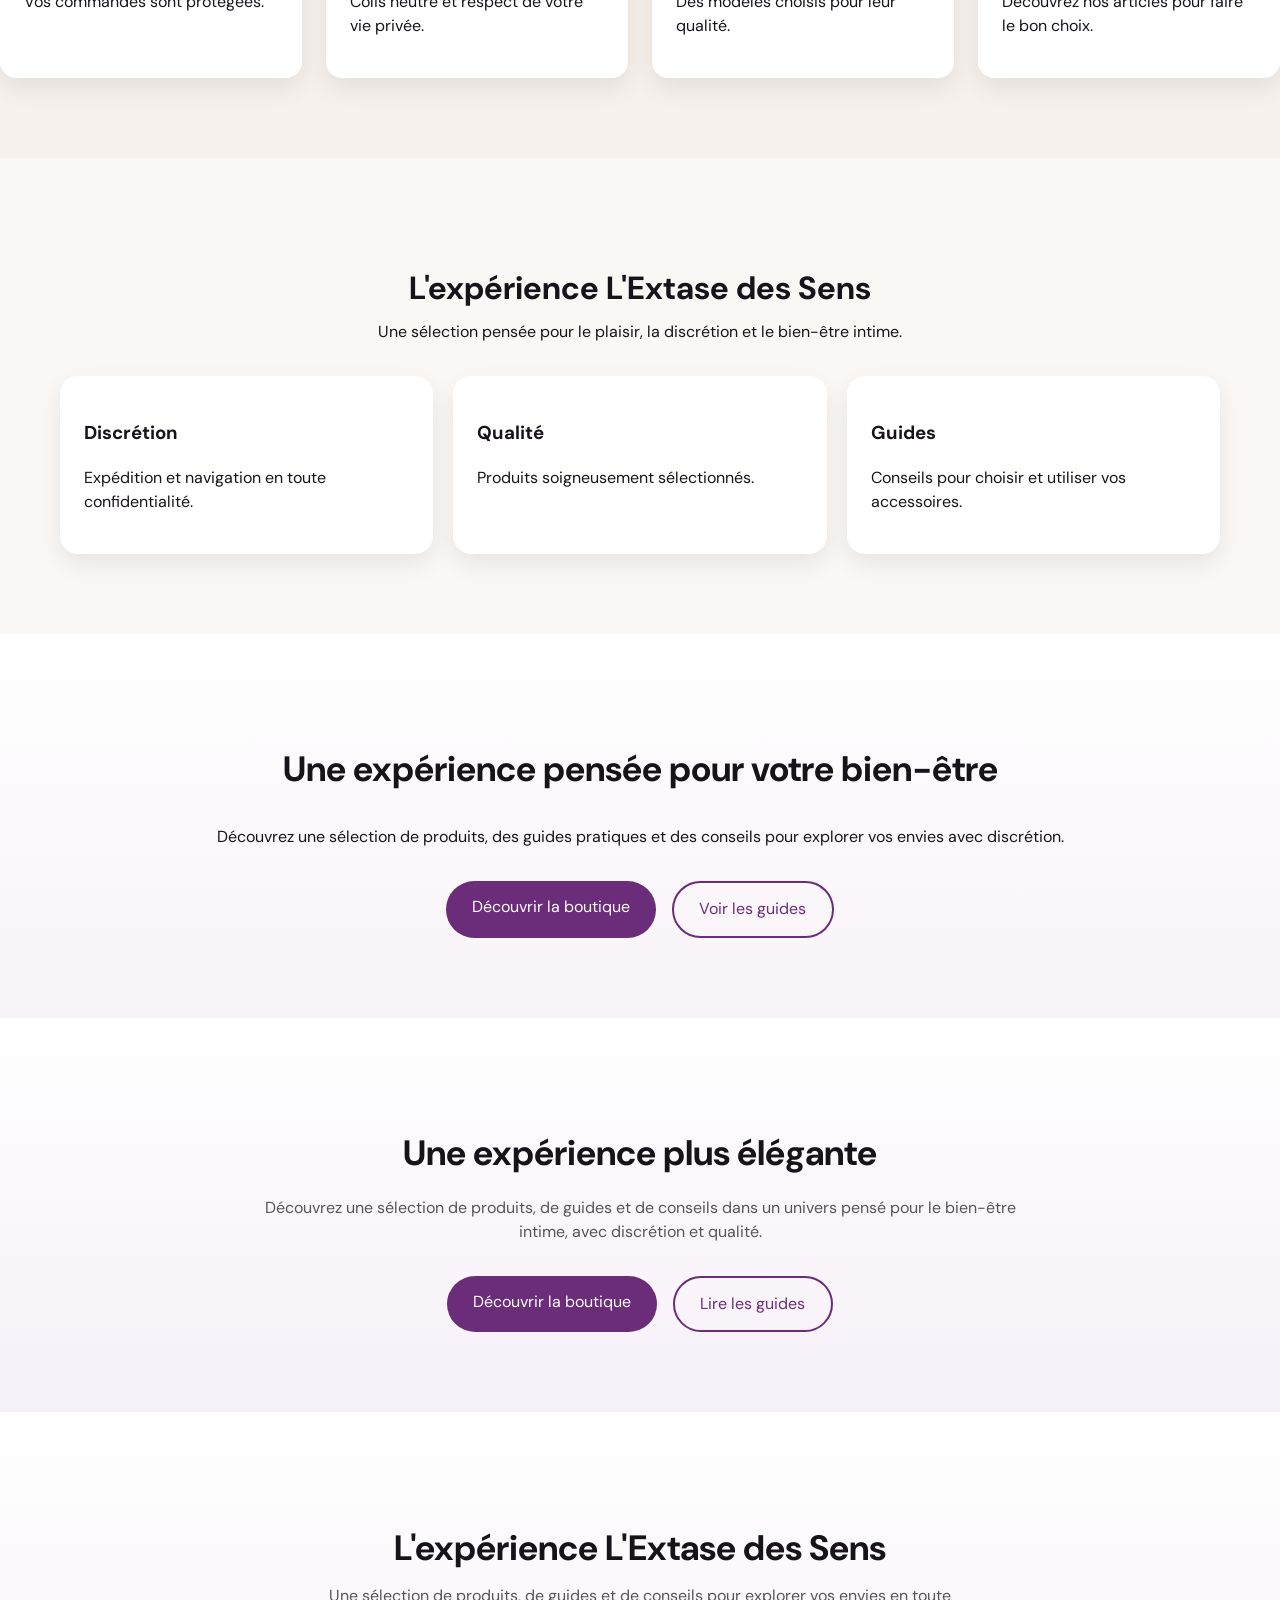
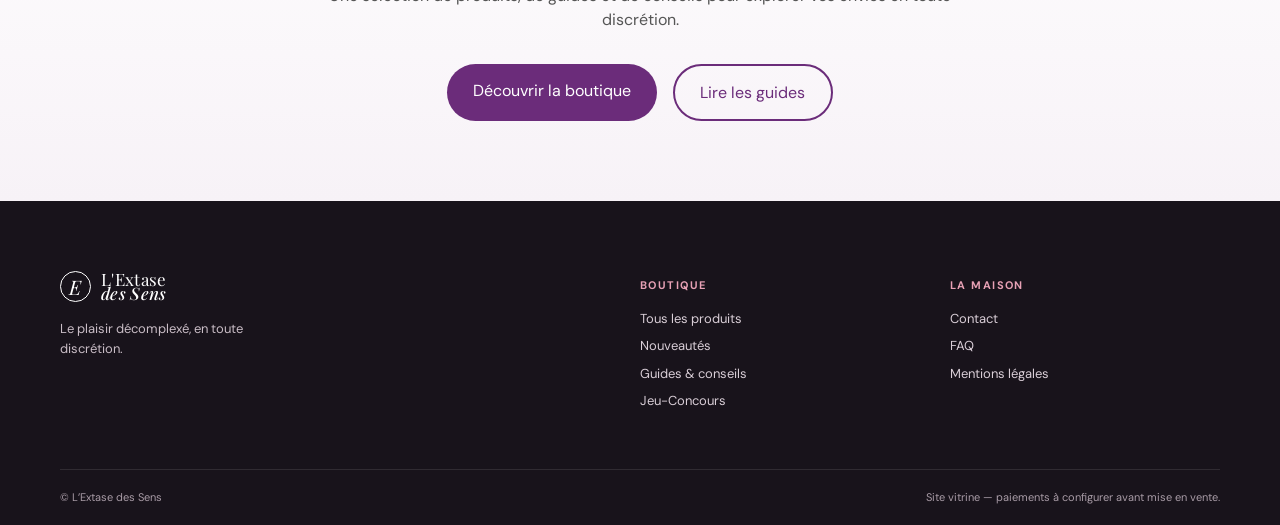
==== commit 22dfdc2b: "asa" ====
--- a/index.html
+++ b/index.html
@@ -109,6 +109,18 @@
 </div>
 </section>
 
+
+<section class="v5-showcase">
+<div class="container">
+<h2>L'expérience L'Extase des Sens</h2>
+<p>Une sélection de produits, de guides et de conseils pour explorer vos envies en toute discrétion.</p>
+<div class="v5-actions">
+<a class="btn btn-primary" href="boutique.html">Découvrir la boutique</a>
+<a class="btn btn-secondary" href="guides.html">Lire les guides</a>
+</div>
+</div>
+</section>
+
 </main>
 <footer class="site-footer">
 <div class="container footer-grid">
--- a/assets/css/style.css
+++ b/assets/css/style.css
@@ -76,3 +76,5 @@
 
 .v52-premium{padding:5rem 1rem;background:linear-gradient(180deg,#fff,#f6f0f8);text-align:center}.v52-premium h2{font-size:2.2rem;margin-bottom:1rem}.v52-premium p{max-width:760px;margin:0 auto 2rem;color:#555}.v52-actions{display:flex;gap:1rem;justify-content:center;flex-wrap:wrap}.v52-premium .btn{border-radius:999px;padding:.9rem 1.6rem;transition:.3s}.v52-premium .btn:hover{transform:translateY(-2px)}
 .reveal{opacity:0;transform:translateY(24px);transition:.6s}.reveal.visible{opacity:1;transform:none}
+
+.v5-showcase{padding:80px 20px;background:linear-gradient(180deg,#fff,#f7f2f7);text-align:center}.v5-showcase h2{font-size:2.2rem;margin-bottom:10px}.v5-showcase p{max-width:700px;margin:0 auto 25px;color:#555}.v5-actions{display:flex;gap:16px;justify-content:center;flex-wrap:wrap}
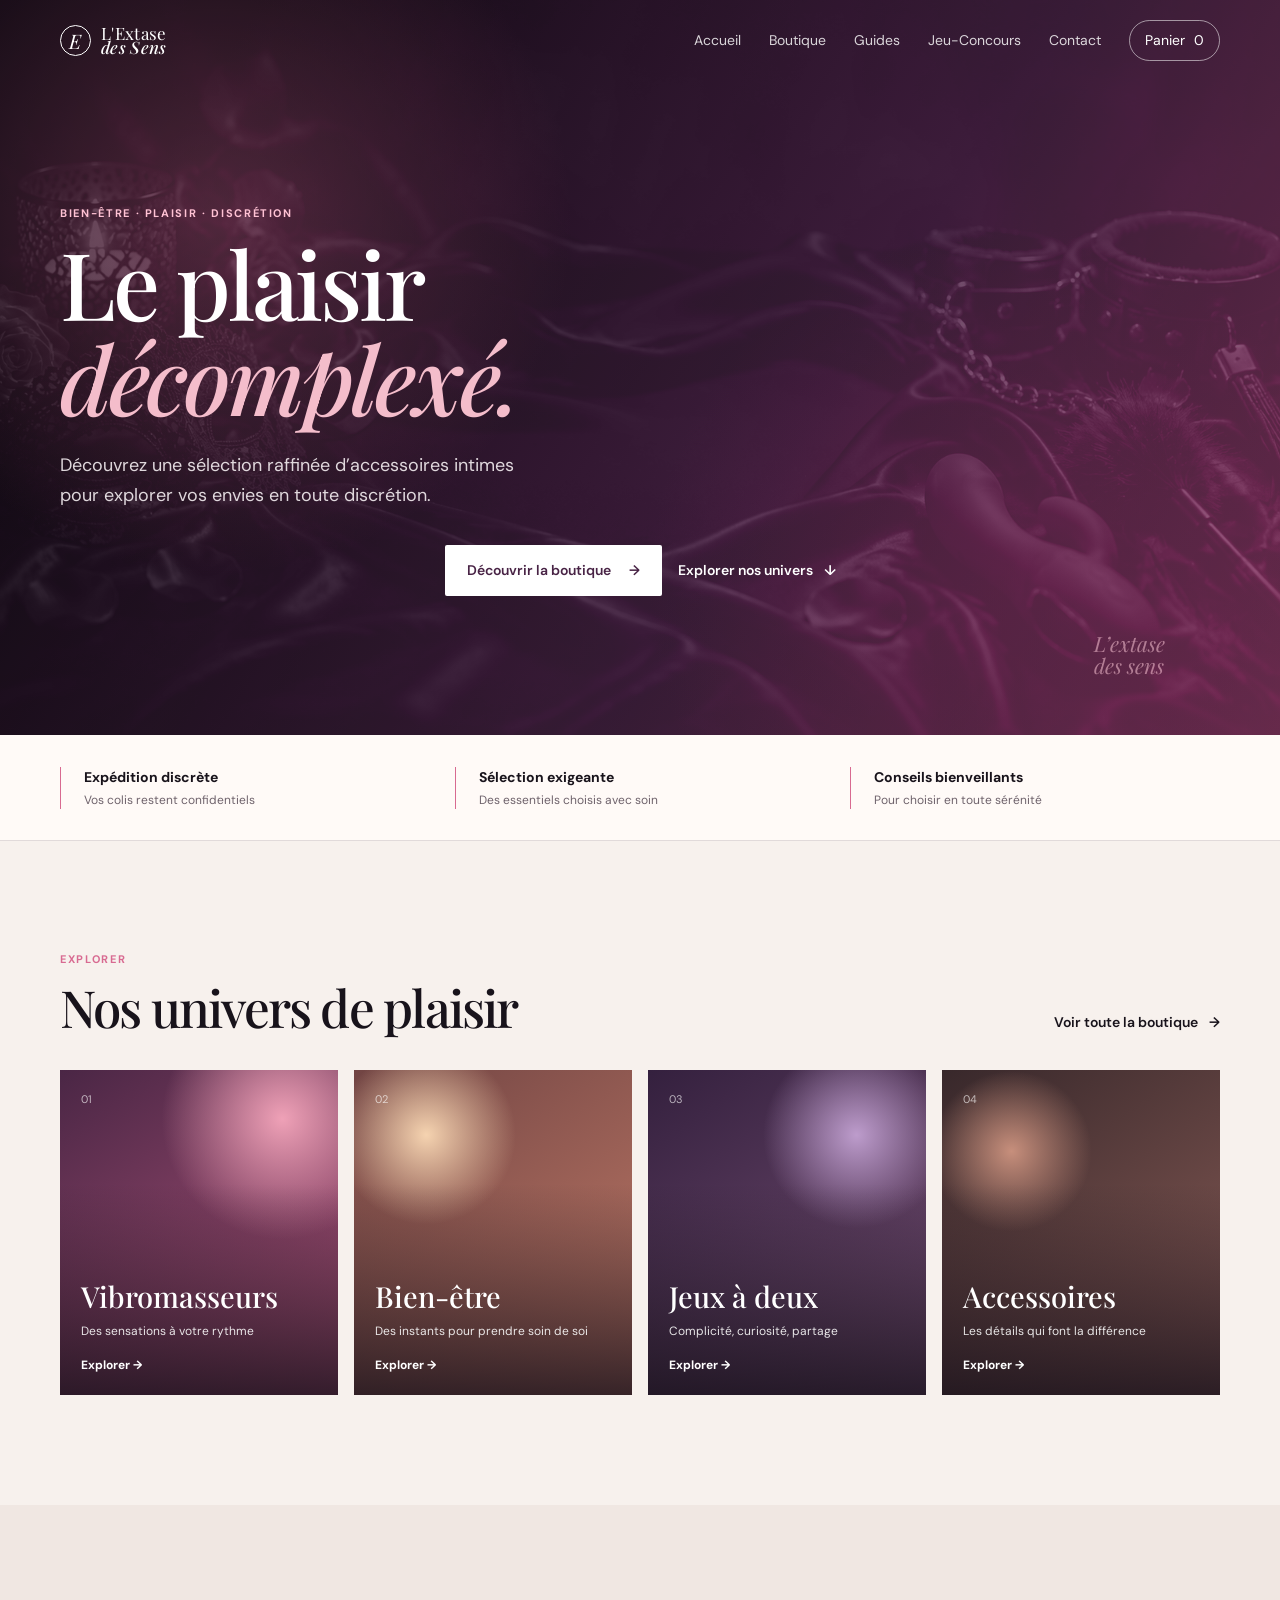
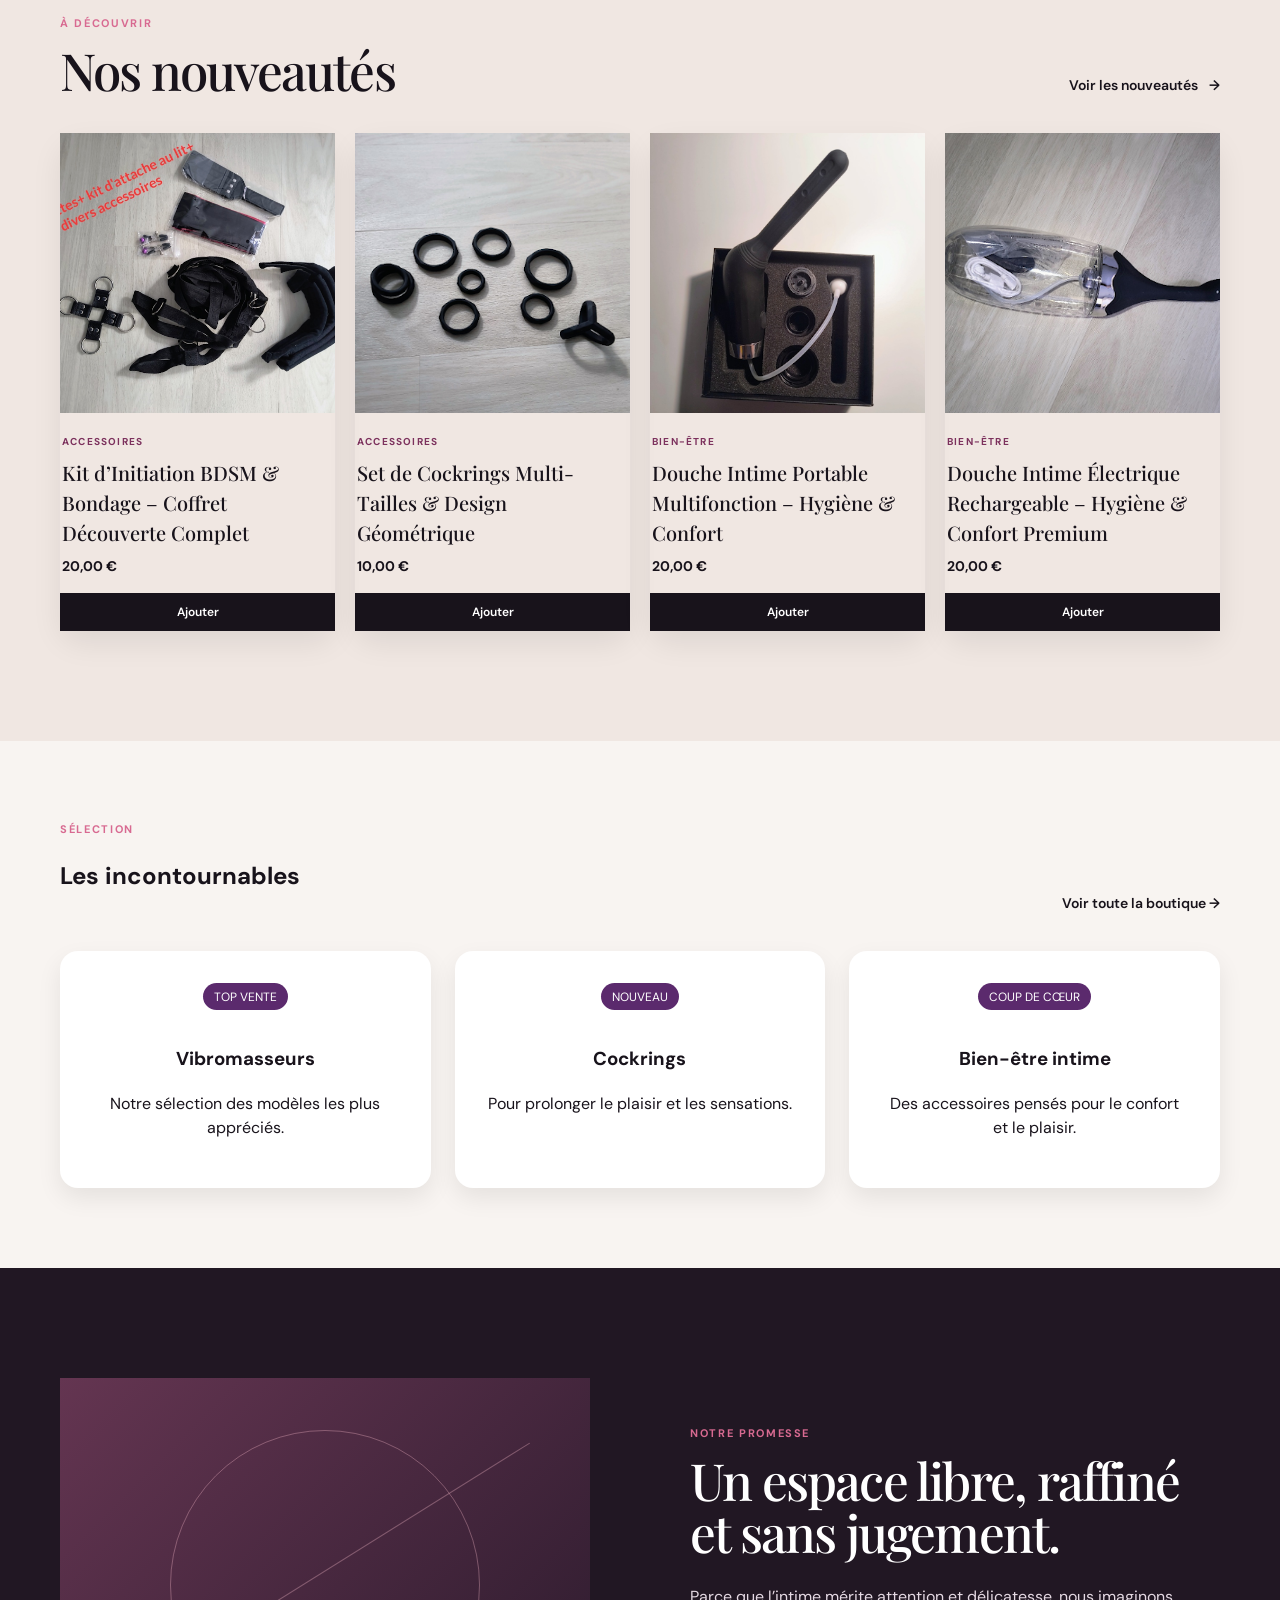
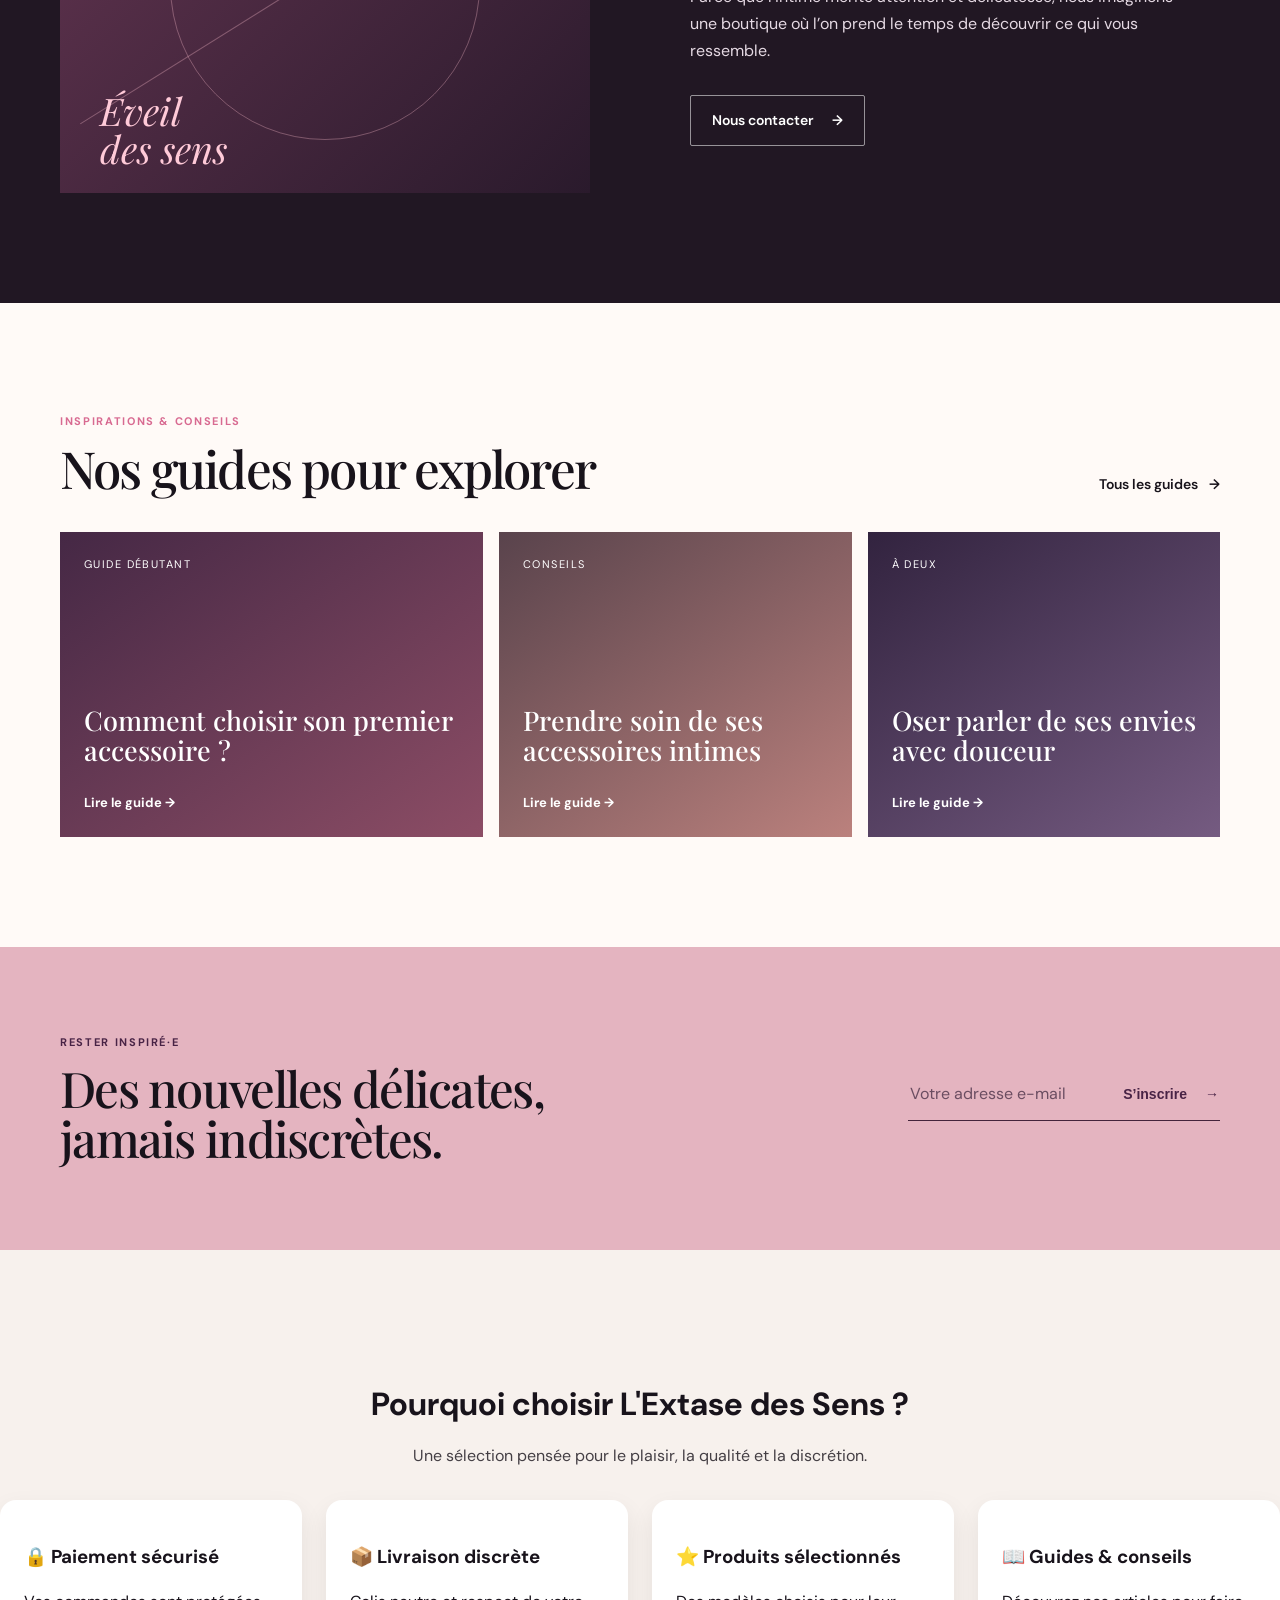
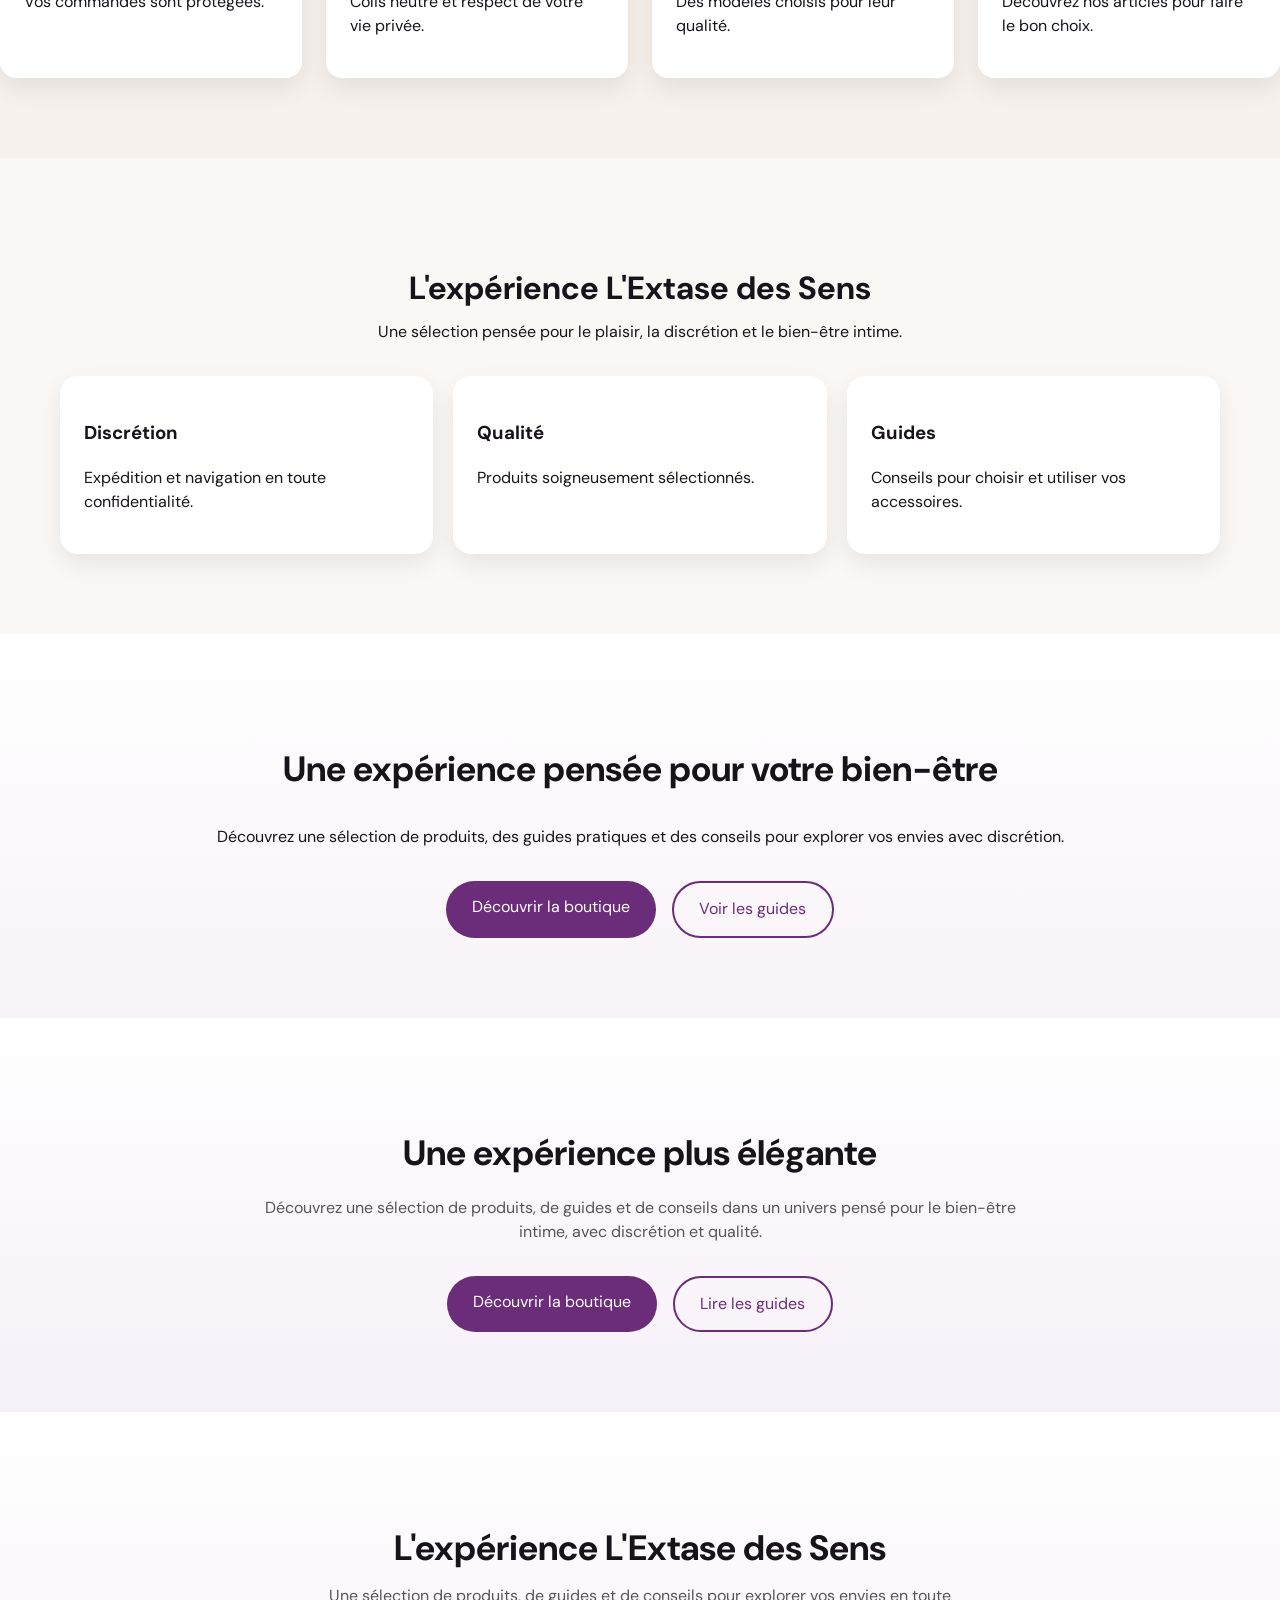
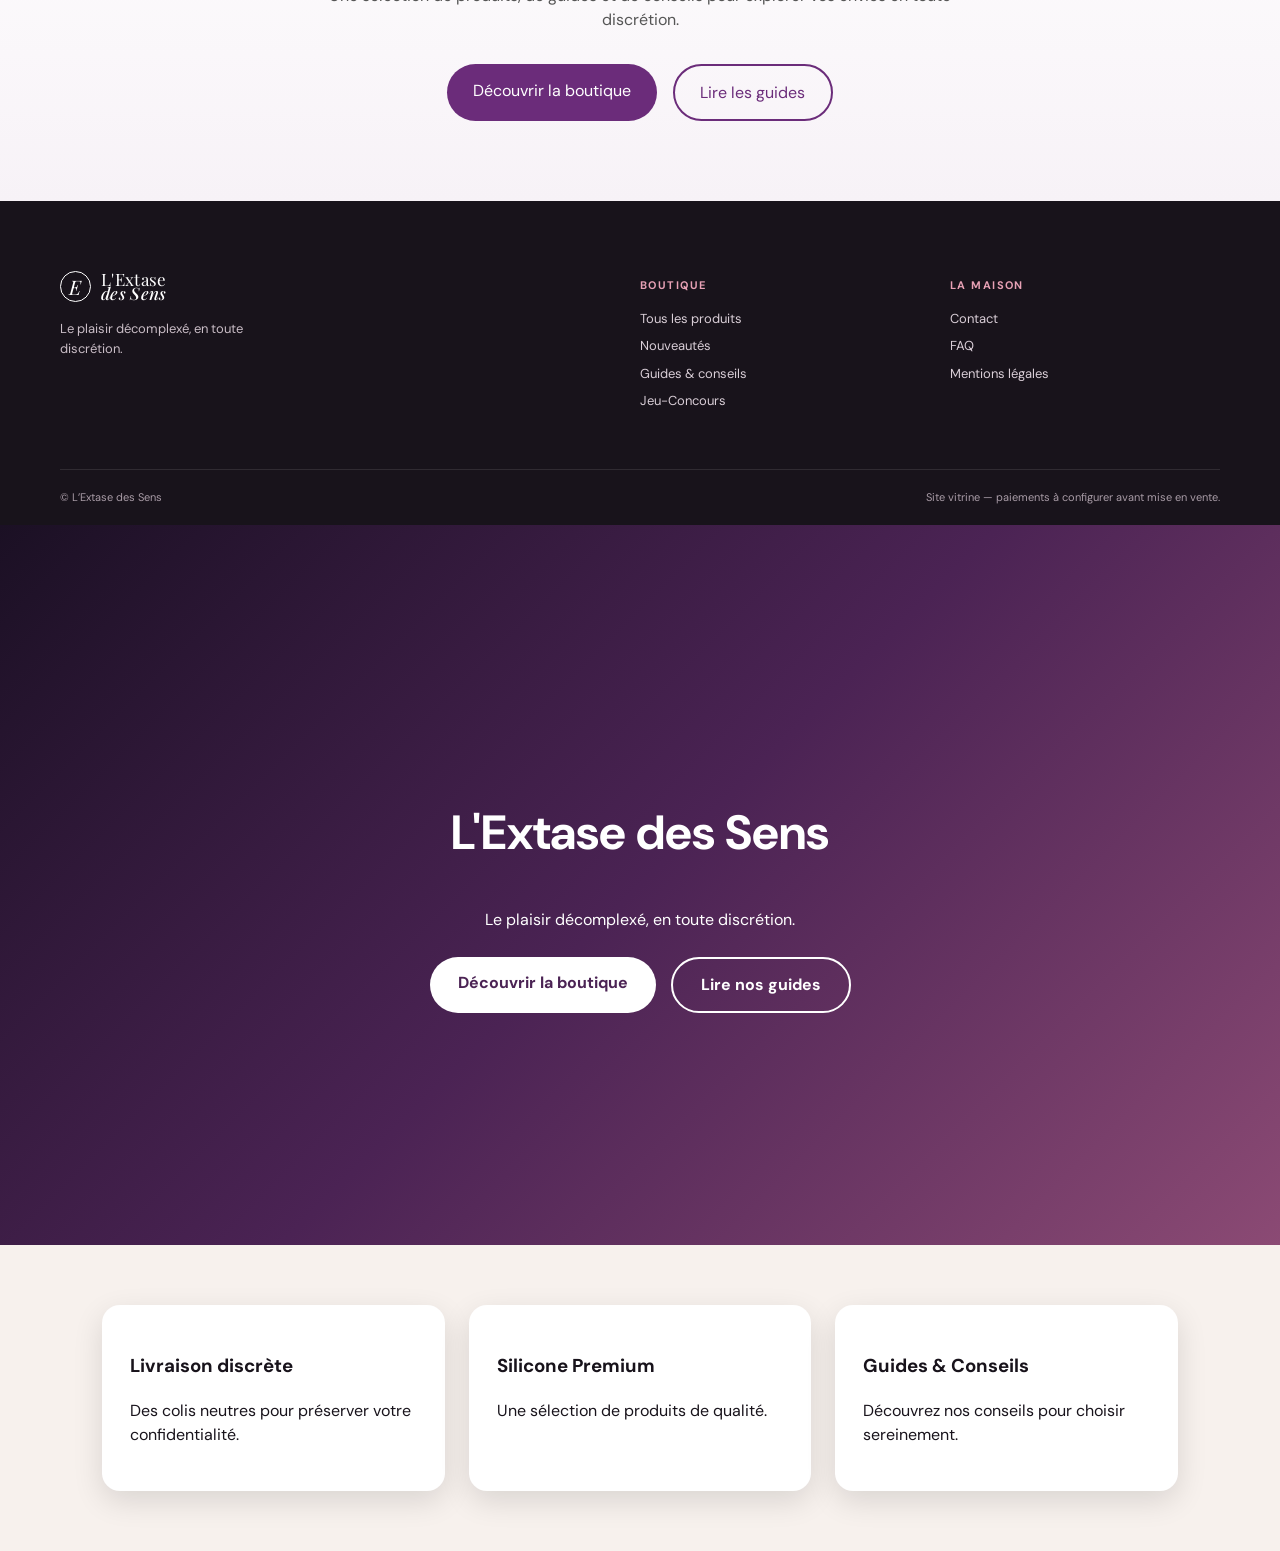
==== commit f08baed7: "mpol" ====
--- a/index.html
+++ b/index.html
@@ -145,5 +145,21 @@
 <div class="container footer-bottom"><span>© <span data-year=""></span> L’Extase des Sens</span><span>Site vitrine — paiements à configurer avant mise en vente.</span></div>
 
 </footer>
+
+<section class="ultimate-hero">
+<div class="ultimate-overlay">
+<h1>L'Extase des Sens</h1>
+<p>Le plaisir décomplexé, en toute discrétion.</p>
+<div class="ultimate-actions">
+<a href="boutique.html" class="btn-premium">Découvrir la boutique</a>
+<a href="blog.html" class="btn-outline">Lire nos guides</a>
+</div></div></section>
+
+<section class="ultimate-grid">
+<div class="ultimate-card"><h3>Livraison discrète</h3><p>Des colis neutres pour préserver votre confidentialité.</p></div>
+<div class="ultimate-card"><h3>Silicone Premium</h3><p>Une sélection de produits de qualité.</p></div>
+<div class="ultimate-card"><h3>Guides & Conseils</h3><p>Découvrez nos conseils pour choisir sereinement.</p></div>
+</section>
+
 </body>
 </html>
--- a/assets/css/style.css
+++ b/assets/css/style.css
@@ -78,3 +78,5 @@
 .reveal{opacity:0;transform:translateY(24px);transition:.6s}.reveal.visible{opacity:1;transform:none}
 
 .v5-showcase{padding:80px 20px;background:linear-gradient(180deg,#fff,#f7f2f7);text-align:center}.v5-showcase h2{font-size:2.2rem;margin-bottom:10px}.v5-showcase p{max-width:700px;margin:0 auto 25px;color:#555}.v5-actions{display:flex;gap:16px;justify-content:center;flex-wrap:wrap}
+
+.ultimate-hero{min-height:80vh;display:flex;align-items:center;justify-content:center;background:linear-gradient(135deg,#1b1024,#4b2354,#8b4a74);color:#fff;text-align:center;padding:40px}.ultimate-overlay{max-width:800px}.ultimate-hero h1{font-size:3rem}.ultimate-actions{display:flex;gap:15px;justify-content:center;flex-wrap:wrap;margin-top:25px}.btn-premium,.btn-outline{padding:14px 28px;border-radius:40px;text-decoration:none;font-weight:700}.btn-premium{background:#fff;color:#4b2354}.btn-outline{border:2px solid #fff;color:#fff}.ultimate-grid{display:grid;grid-template-columns:repeat(auto-fit,minmax(240px,1fr));gap:24px;padding:60px 8%}.ultimate-card{background:#fff;border-radius:18px;padding:28px;box-shadow:0 10px 30px rgba(0,0,0,.12);transition:.3s}.ultimate-card:hover{transform:translateY(-8px)}
